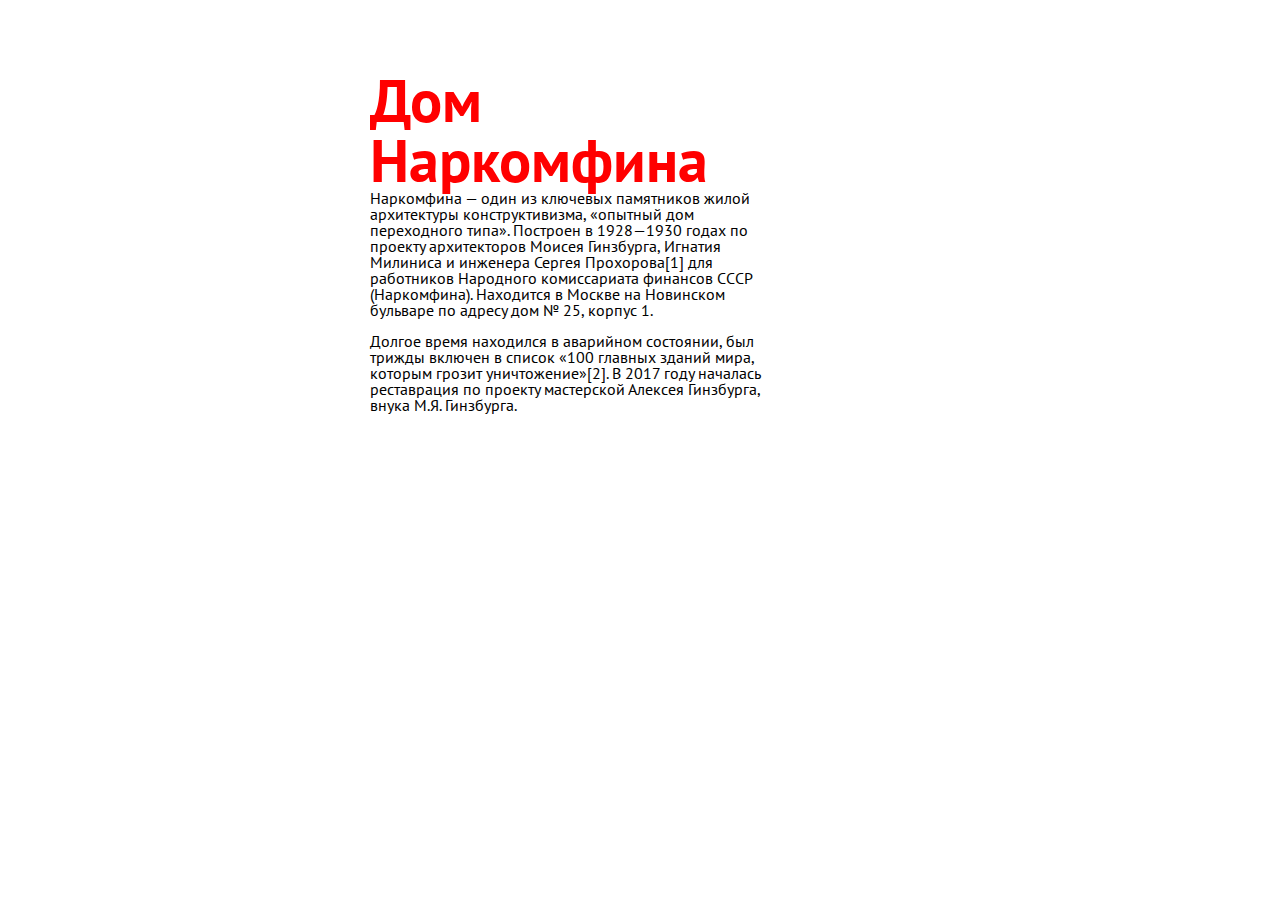
==== index.html @ aad451b5 "css" ====
<!DOCTYPE html>
<html lang="en" dir="ltr">
  <head>
    <meta charset="utf-8">
    <link rel="stylesheet" href="css/styles.css">

  </head>
  <body>
    <h1>Дом Наркомфина</h1>
    <p>Наркомфина — один из ключевых памятников жилой архитектуры конструктивизма, «опытный дом переходного типа». Построен в 1928—1930 годах по проекту архитекторов Моисея Гинзбурга, Игнатия Милиниса и инженера Сергея Прохорова[1] для работников Народного комиссариата финансов СССР (Наркомфина). Находится в Москве на Новинском бульваре по адресу дом № 25, корпус 1.</p>
    
    <p>Долгое время находился в аварийном состоянии, был трижды включен в список «100 главных зданий мира, которым грозит уничтожение»[2]. В 2017 году началась реставрация по проекту мастерской Алексея Гинзбурга, внука М.Я. Гинзбурга.</p>
  </body>
</html>
---- css/styles.css ----
@import "reset.css";
@import url('https://fonts.googleapis.com/css?family=PT+Sans:400,700&display=swap&subset=cyrillic');

body {
  font-family: "PT Sans", Helvetica, sans-serif, serif, monospace;
  width: 400px;
  margin:  70px auto 0 370px;
  background-image: url(../img/dc-online-media-mockup.jpg);
  background-repeat: no-repeat;
  background-position: top center;
  background-size: 800px 20624px;
}

h1 {
color: red;
font-size: 60px;
font-weight: bold;
}

p {
  margin-bottom: 15px;
}



h1 + p{

}
/* com */
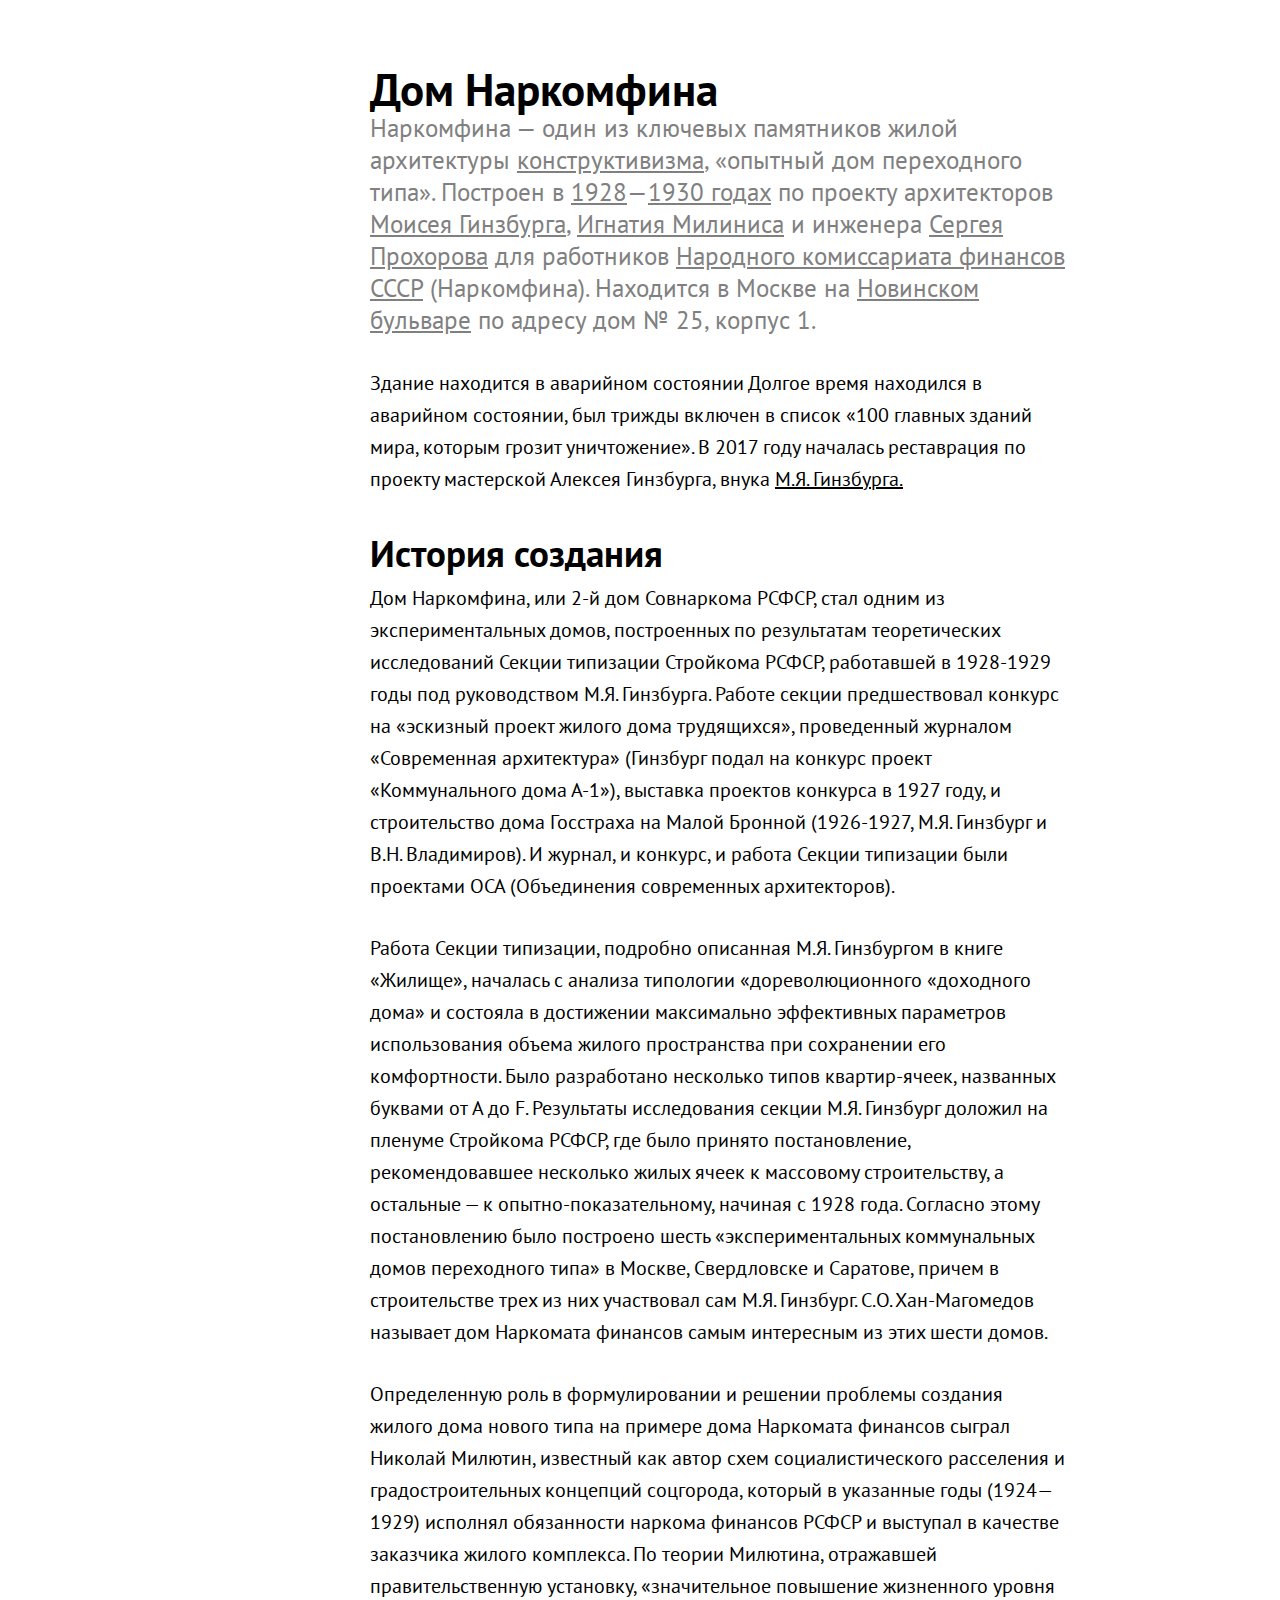
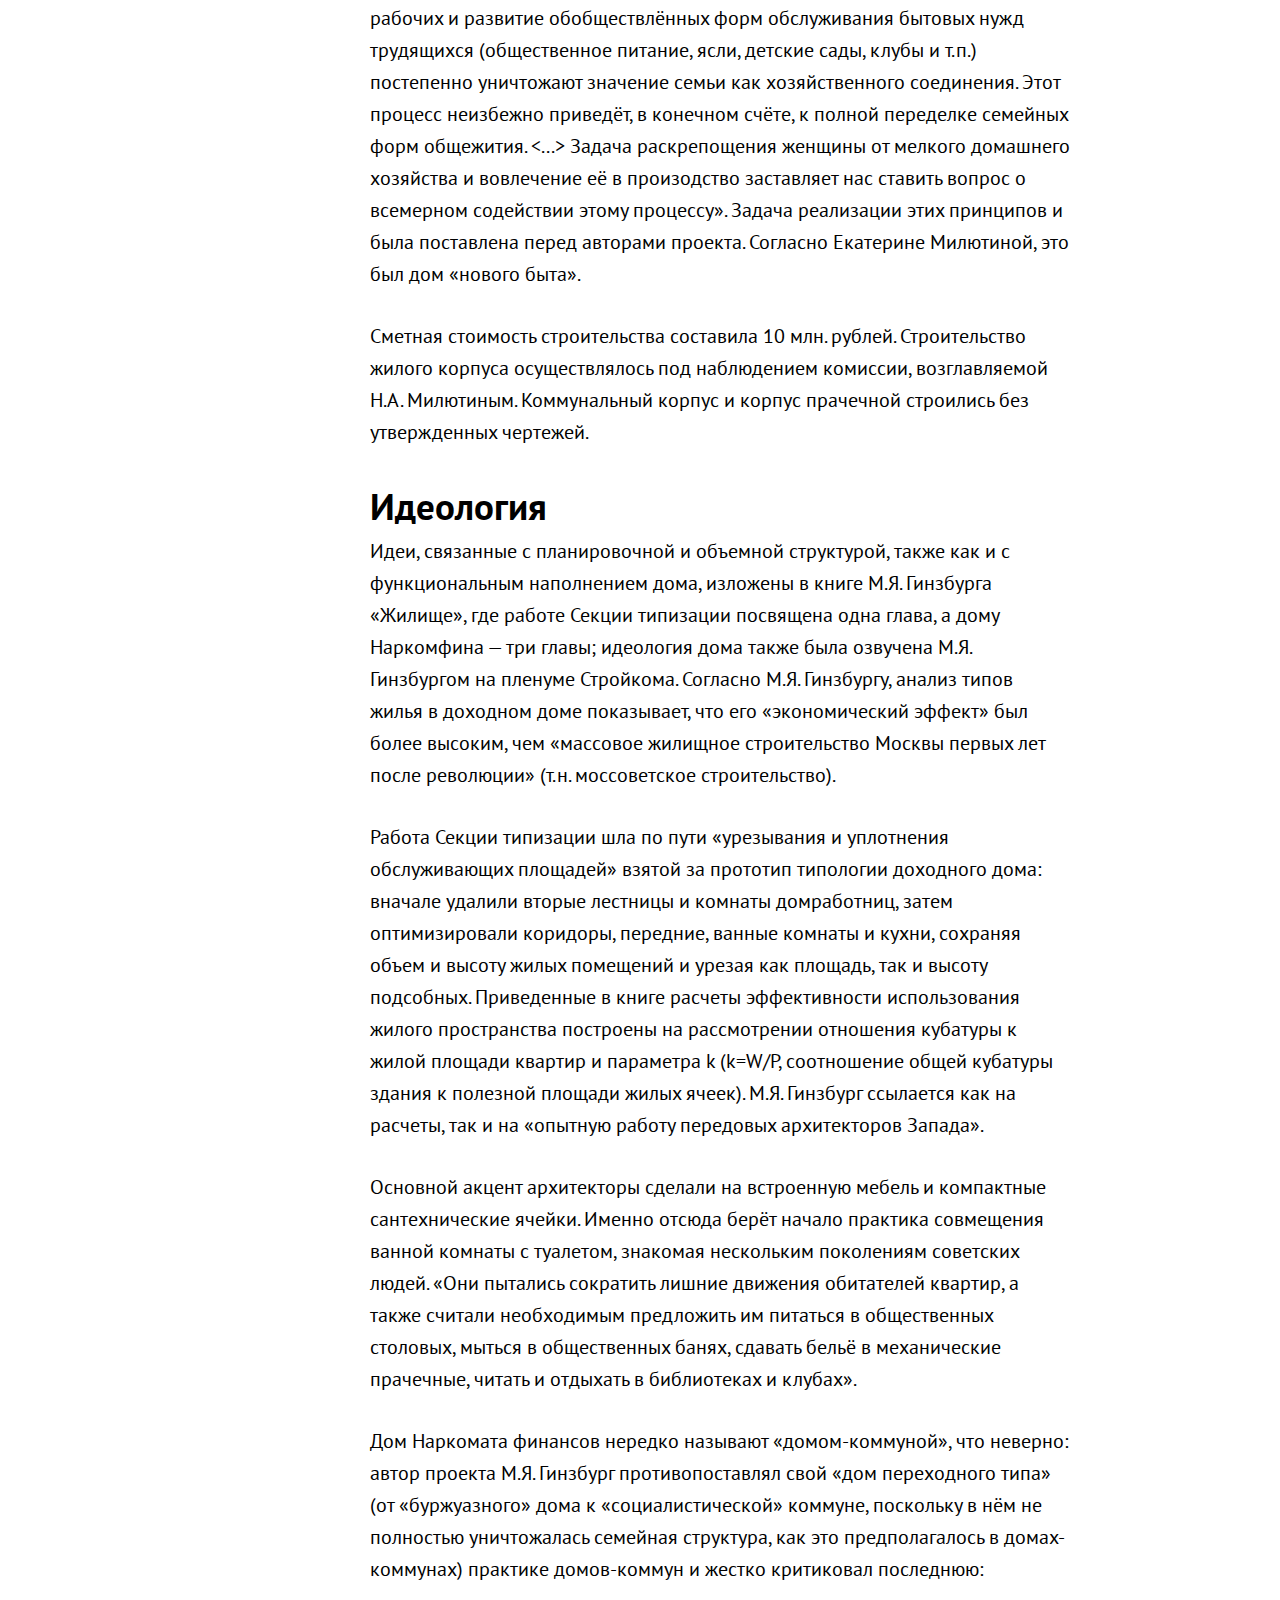
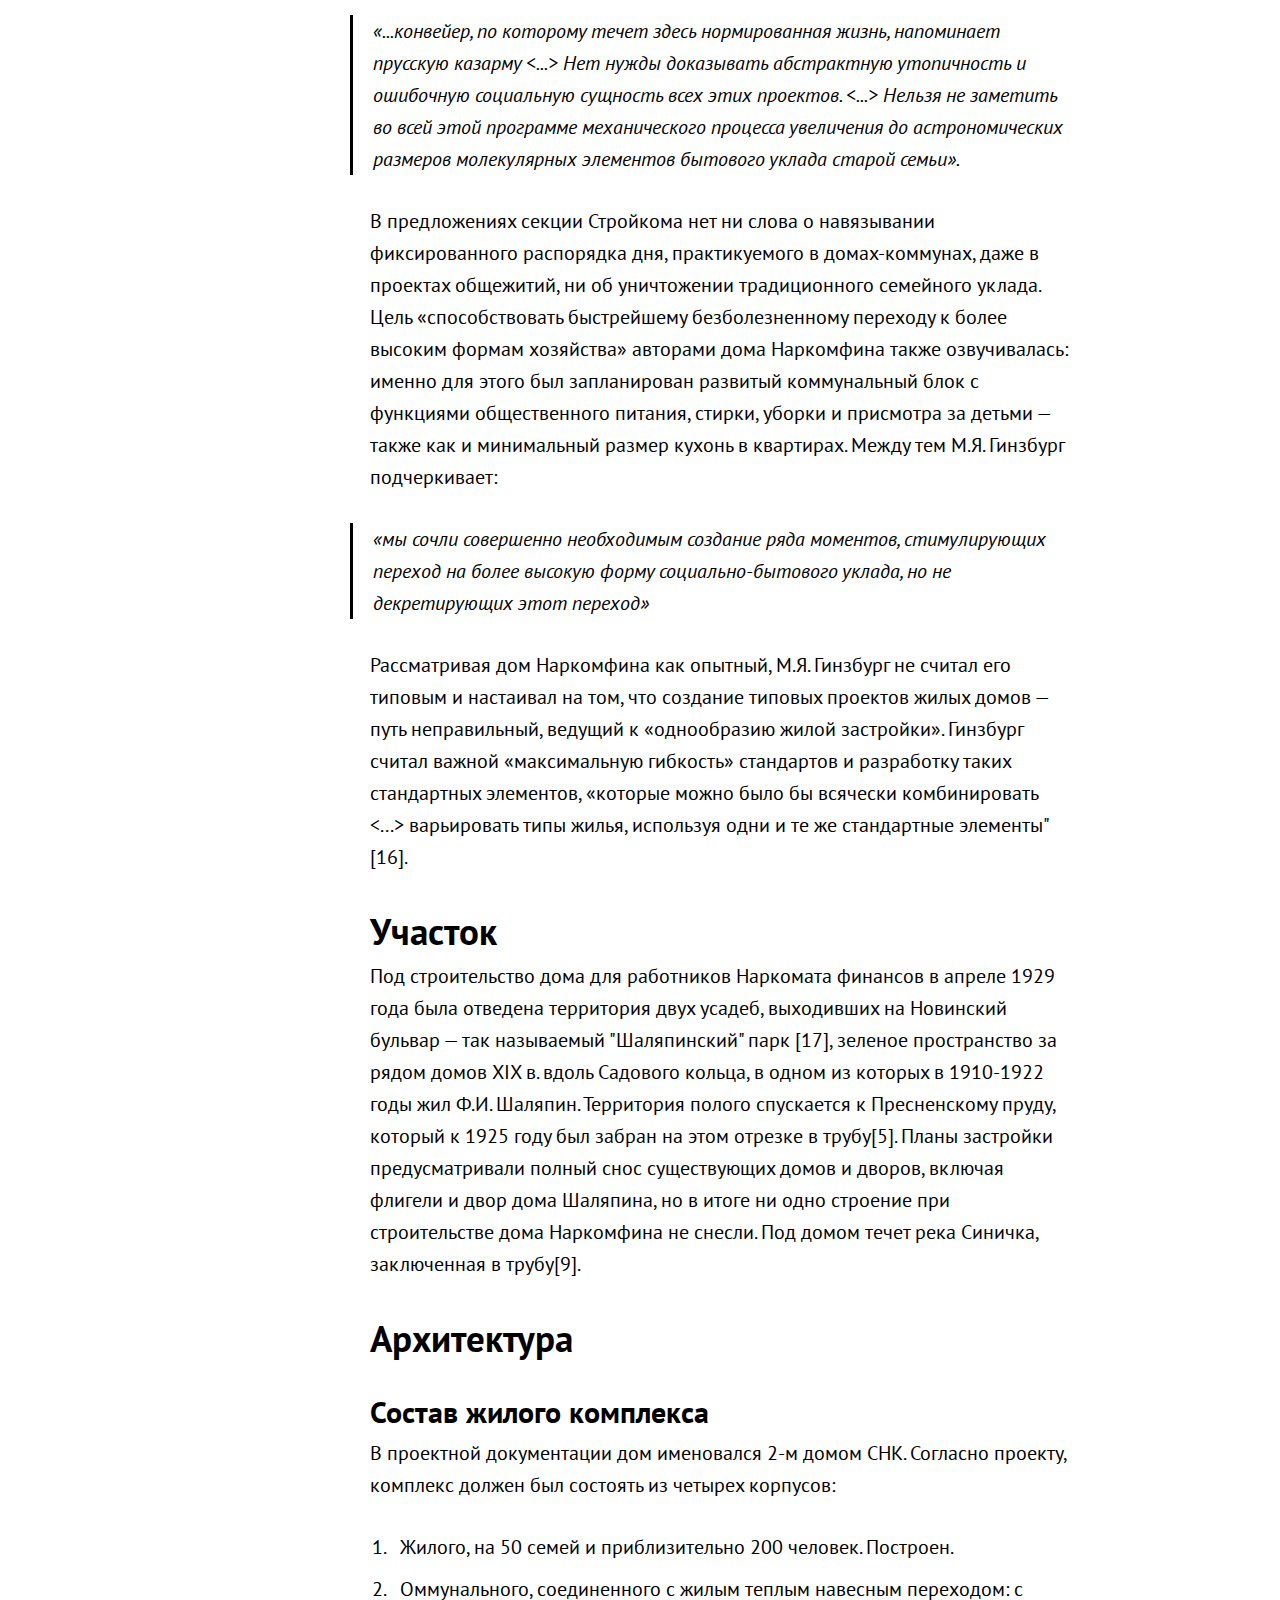
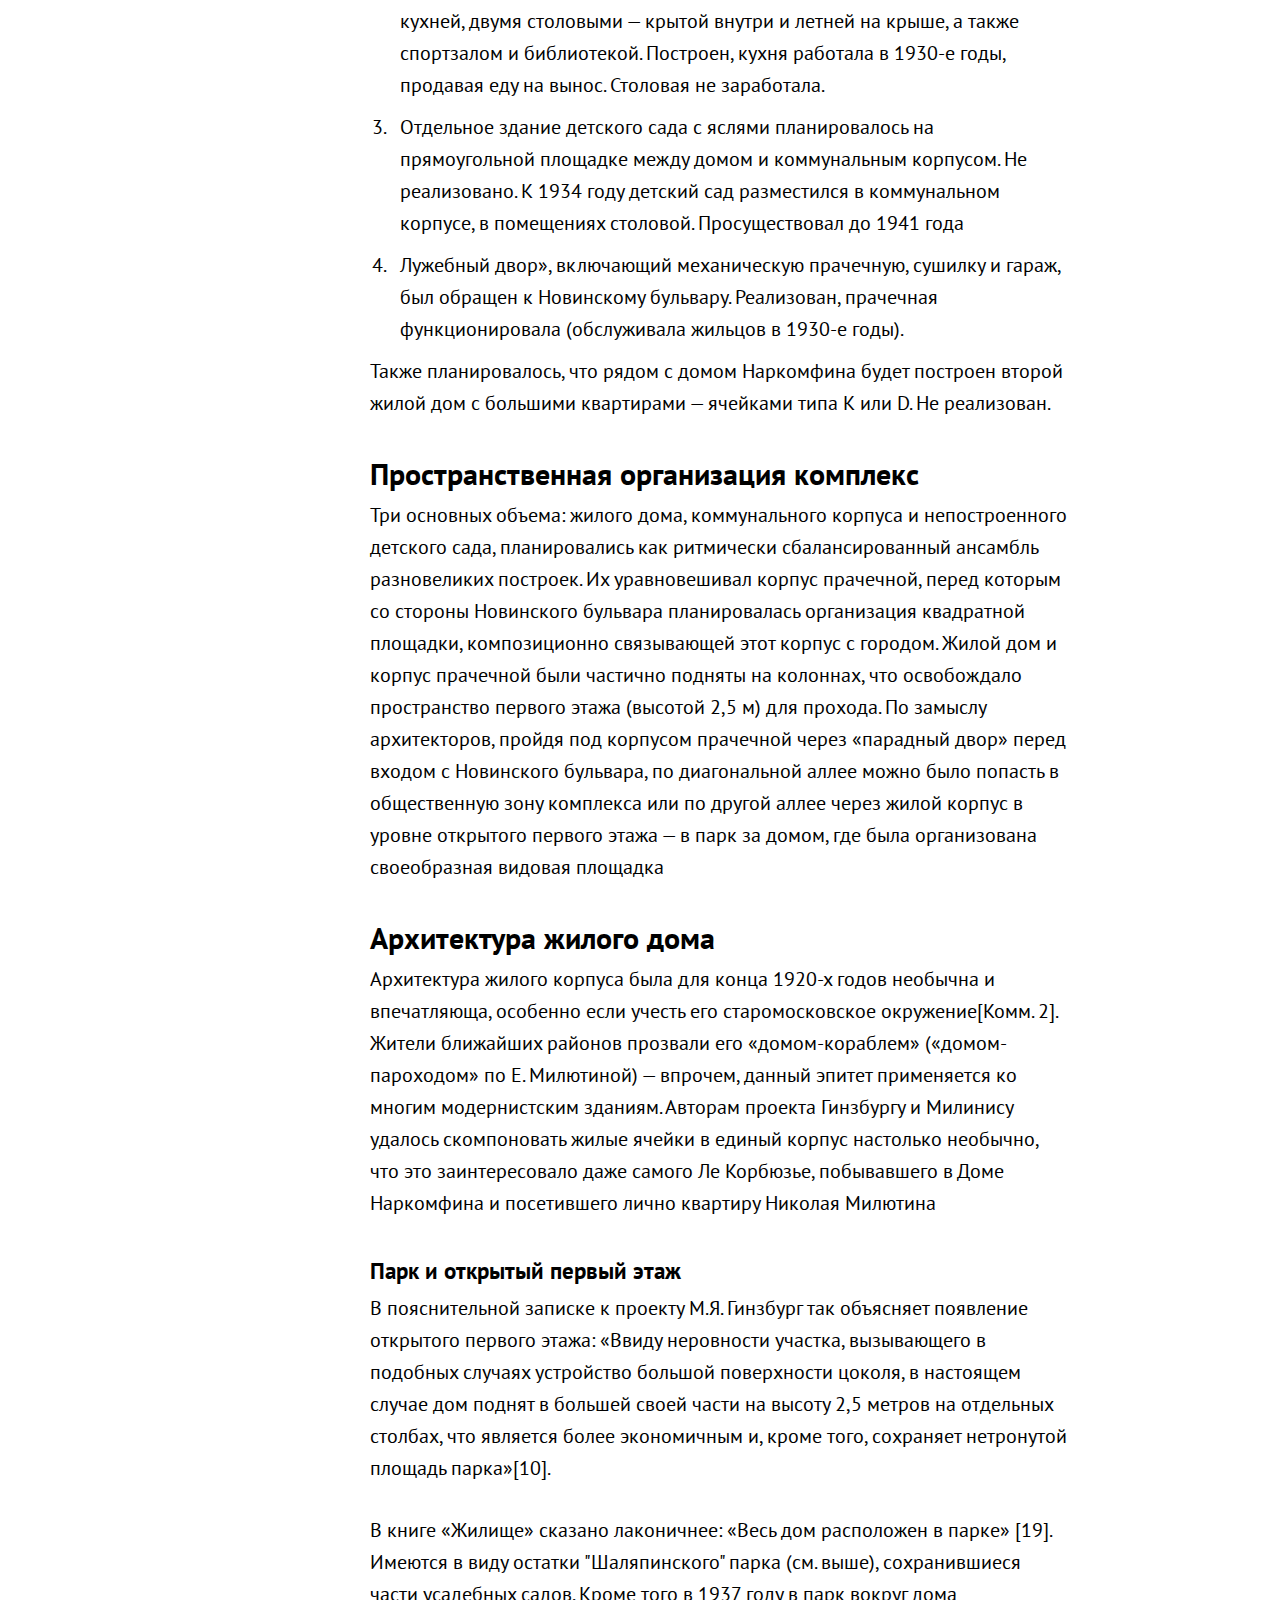
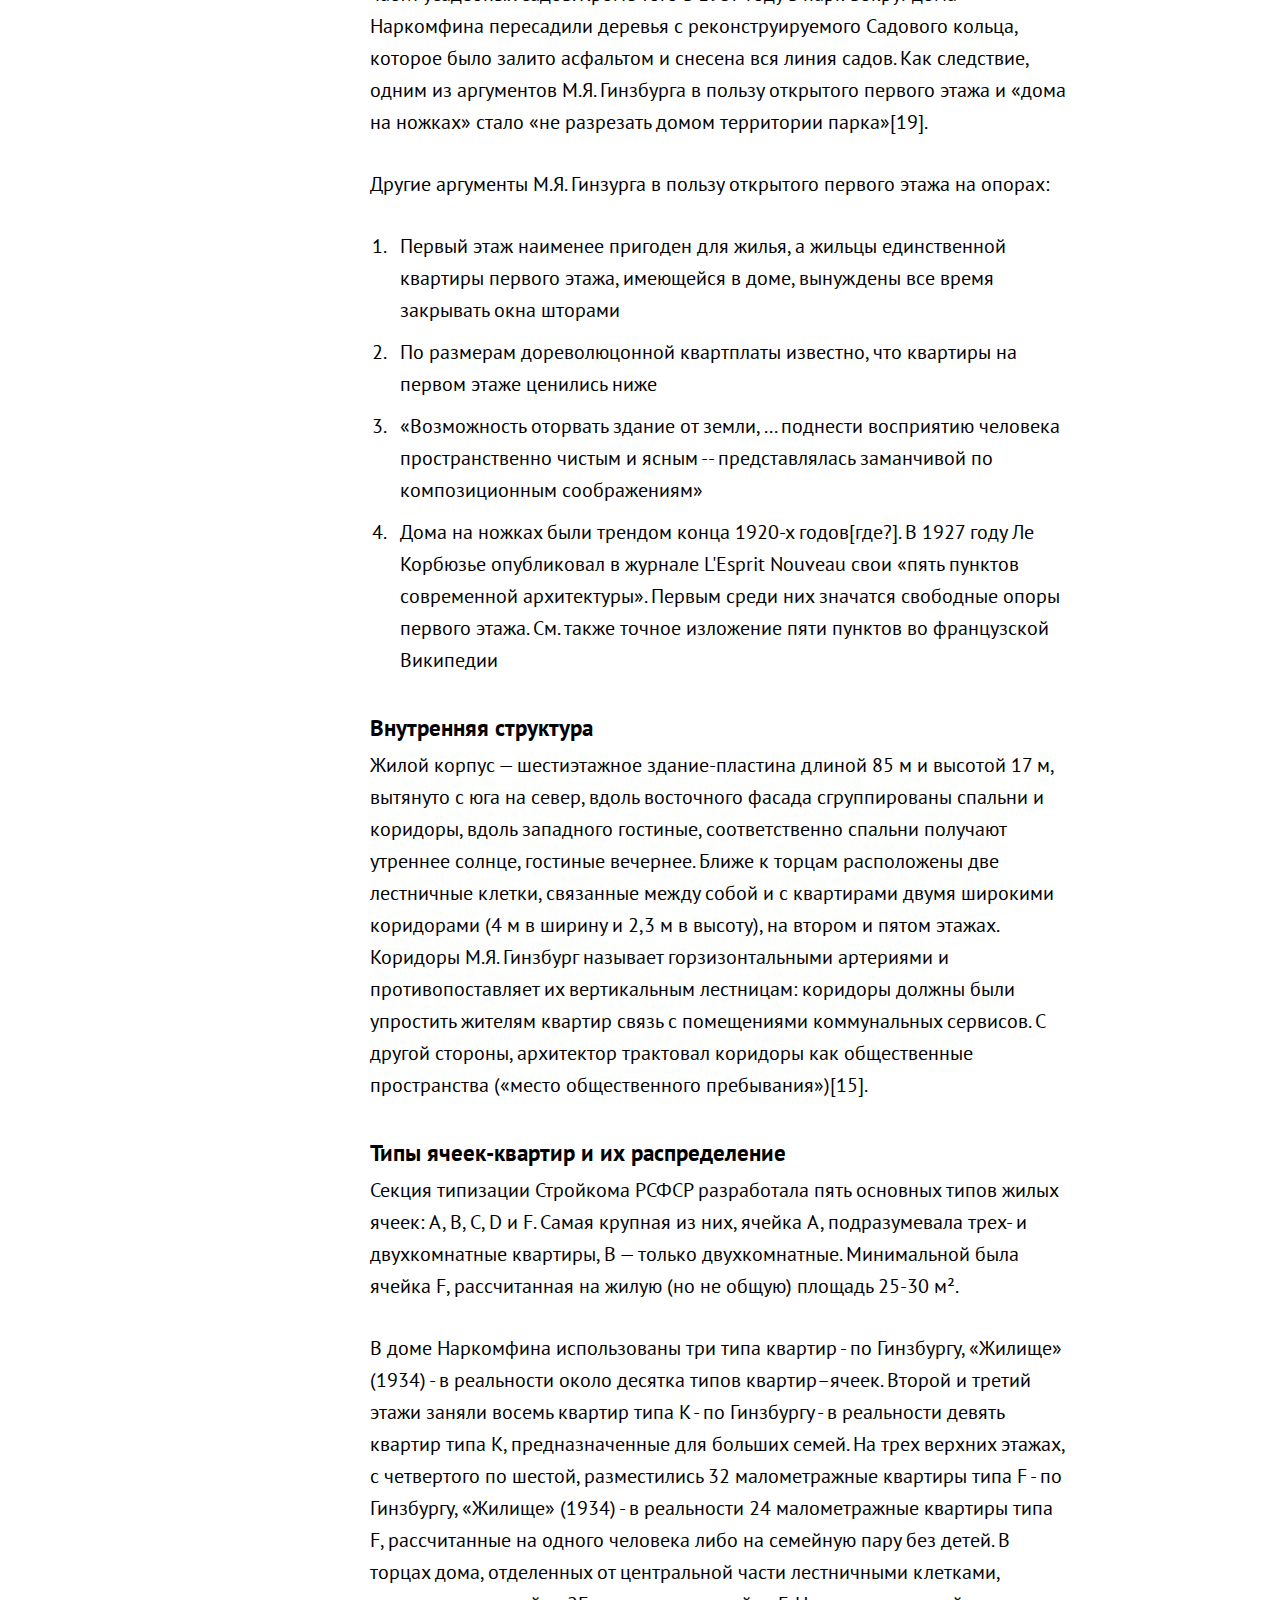
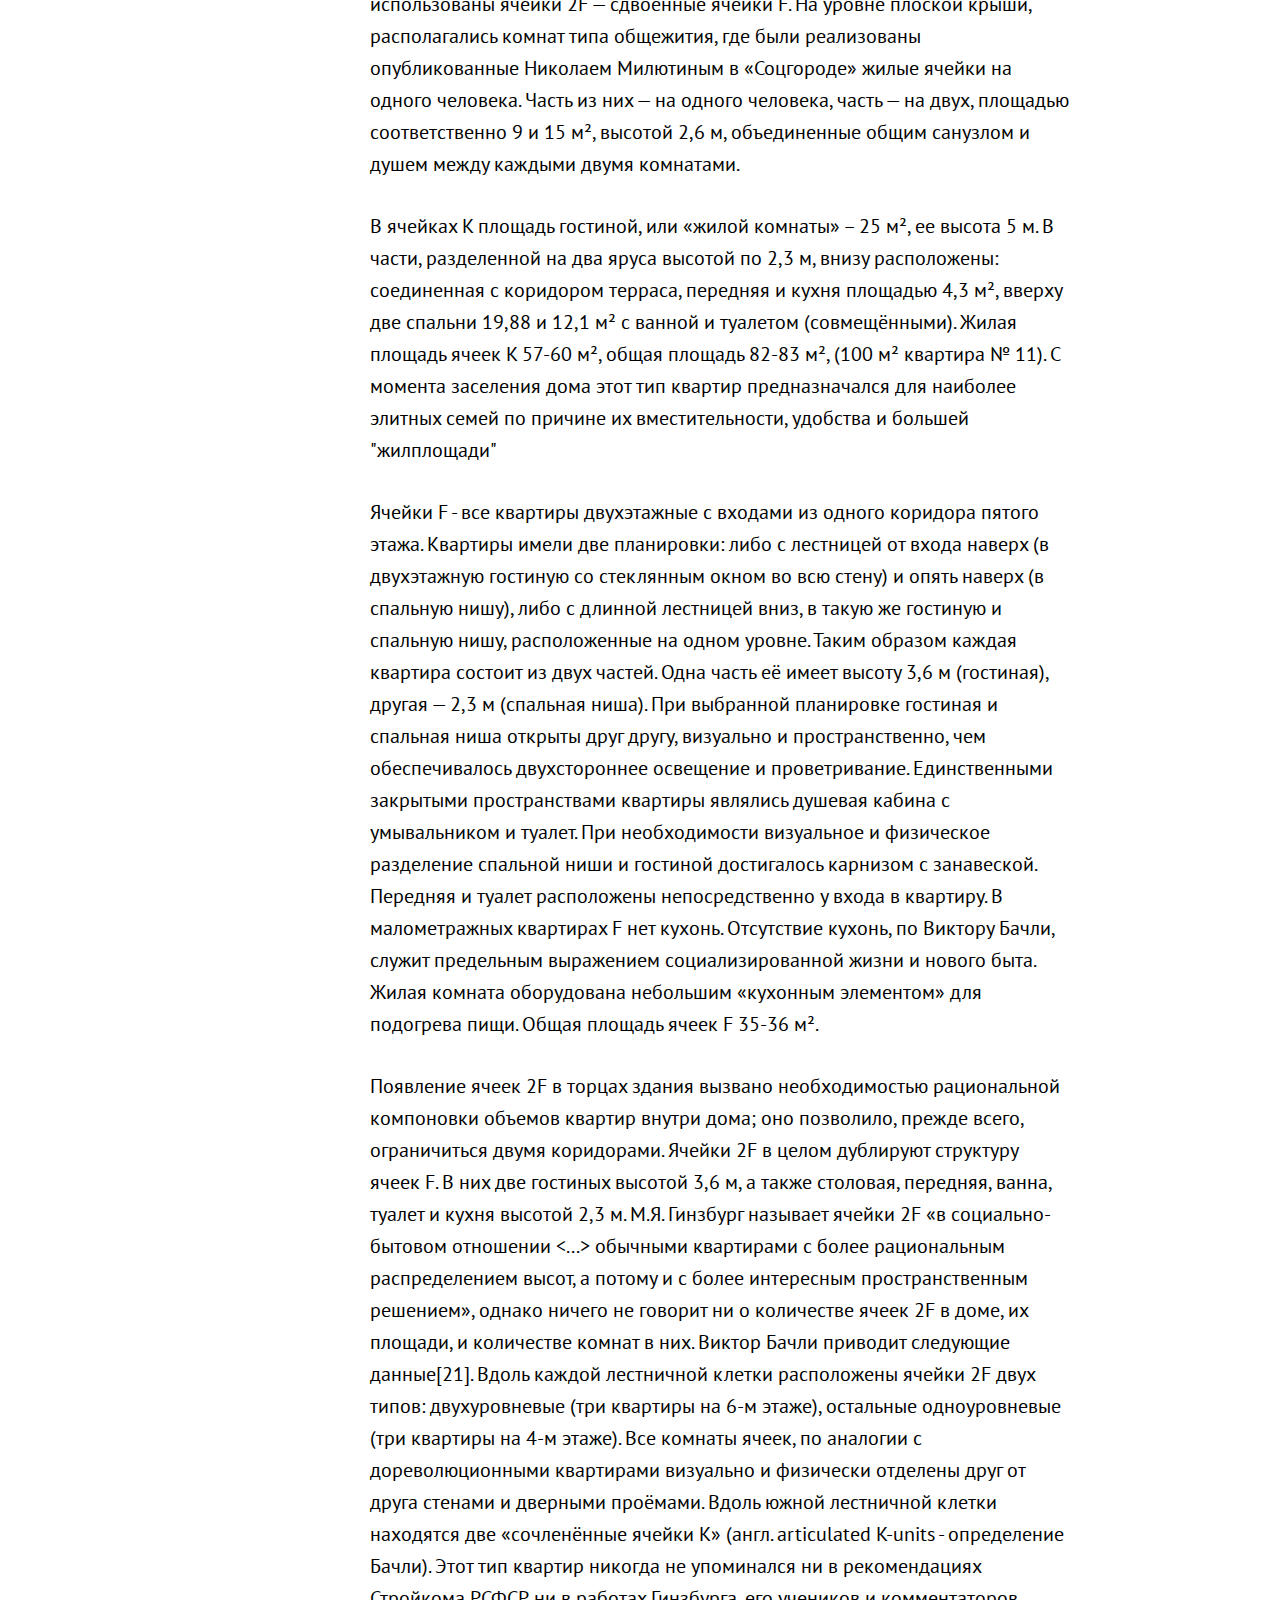
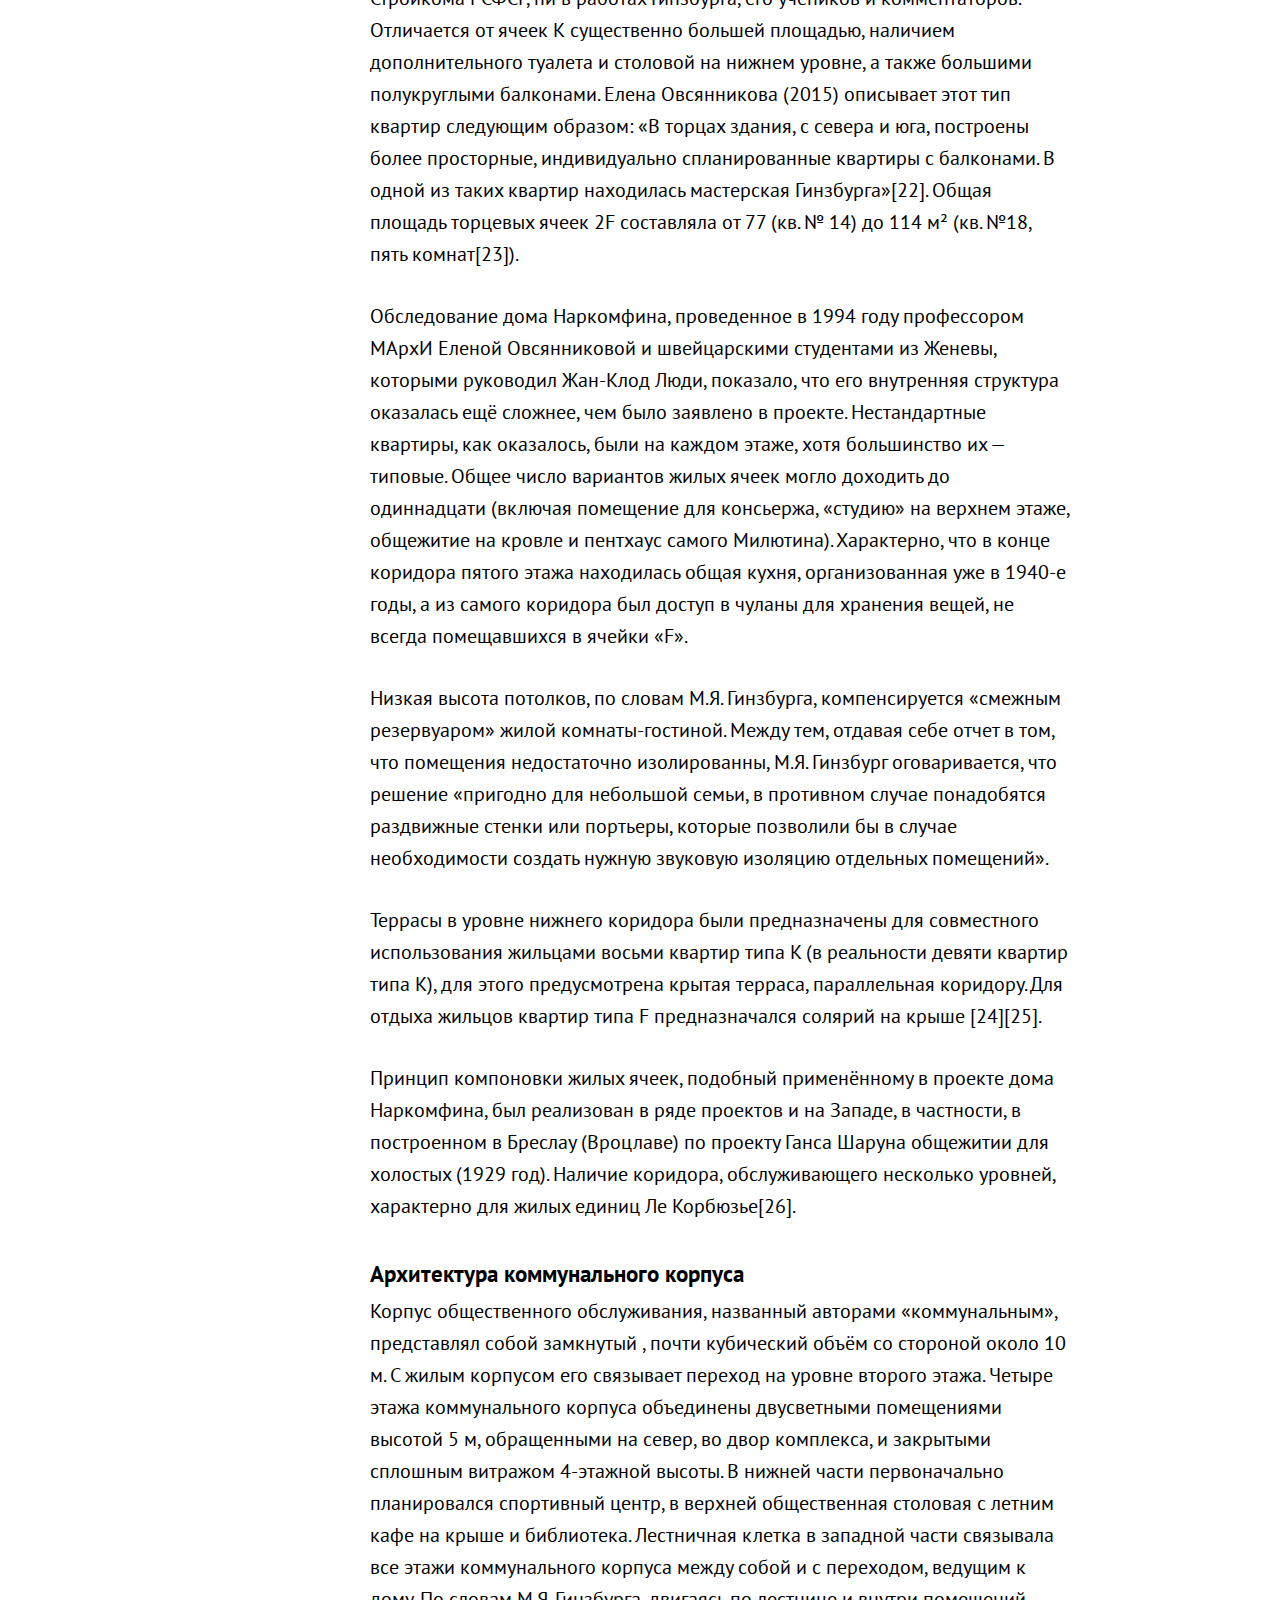
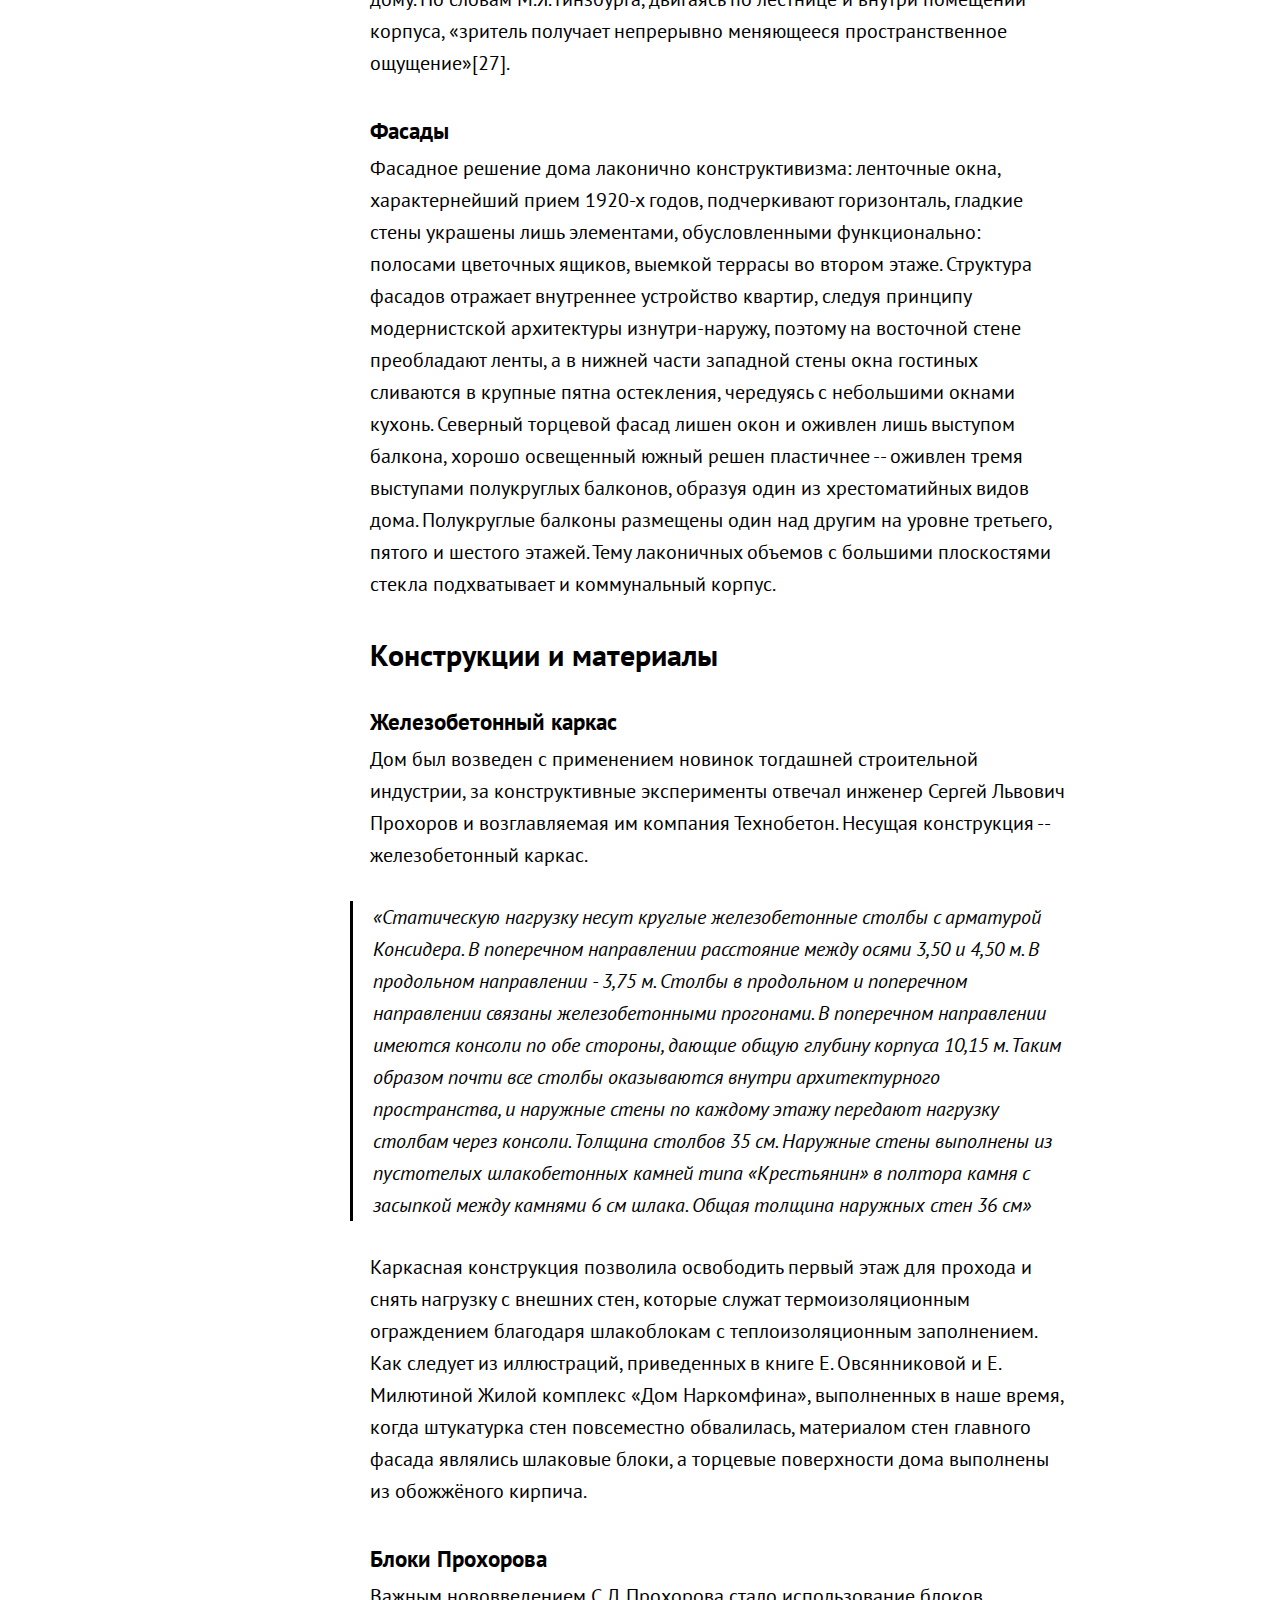
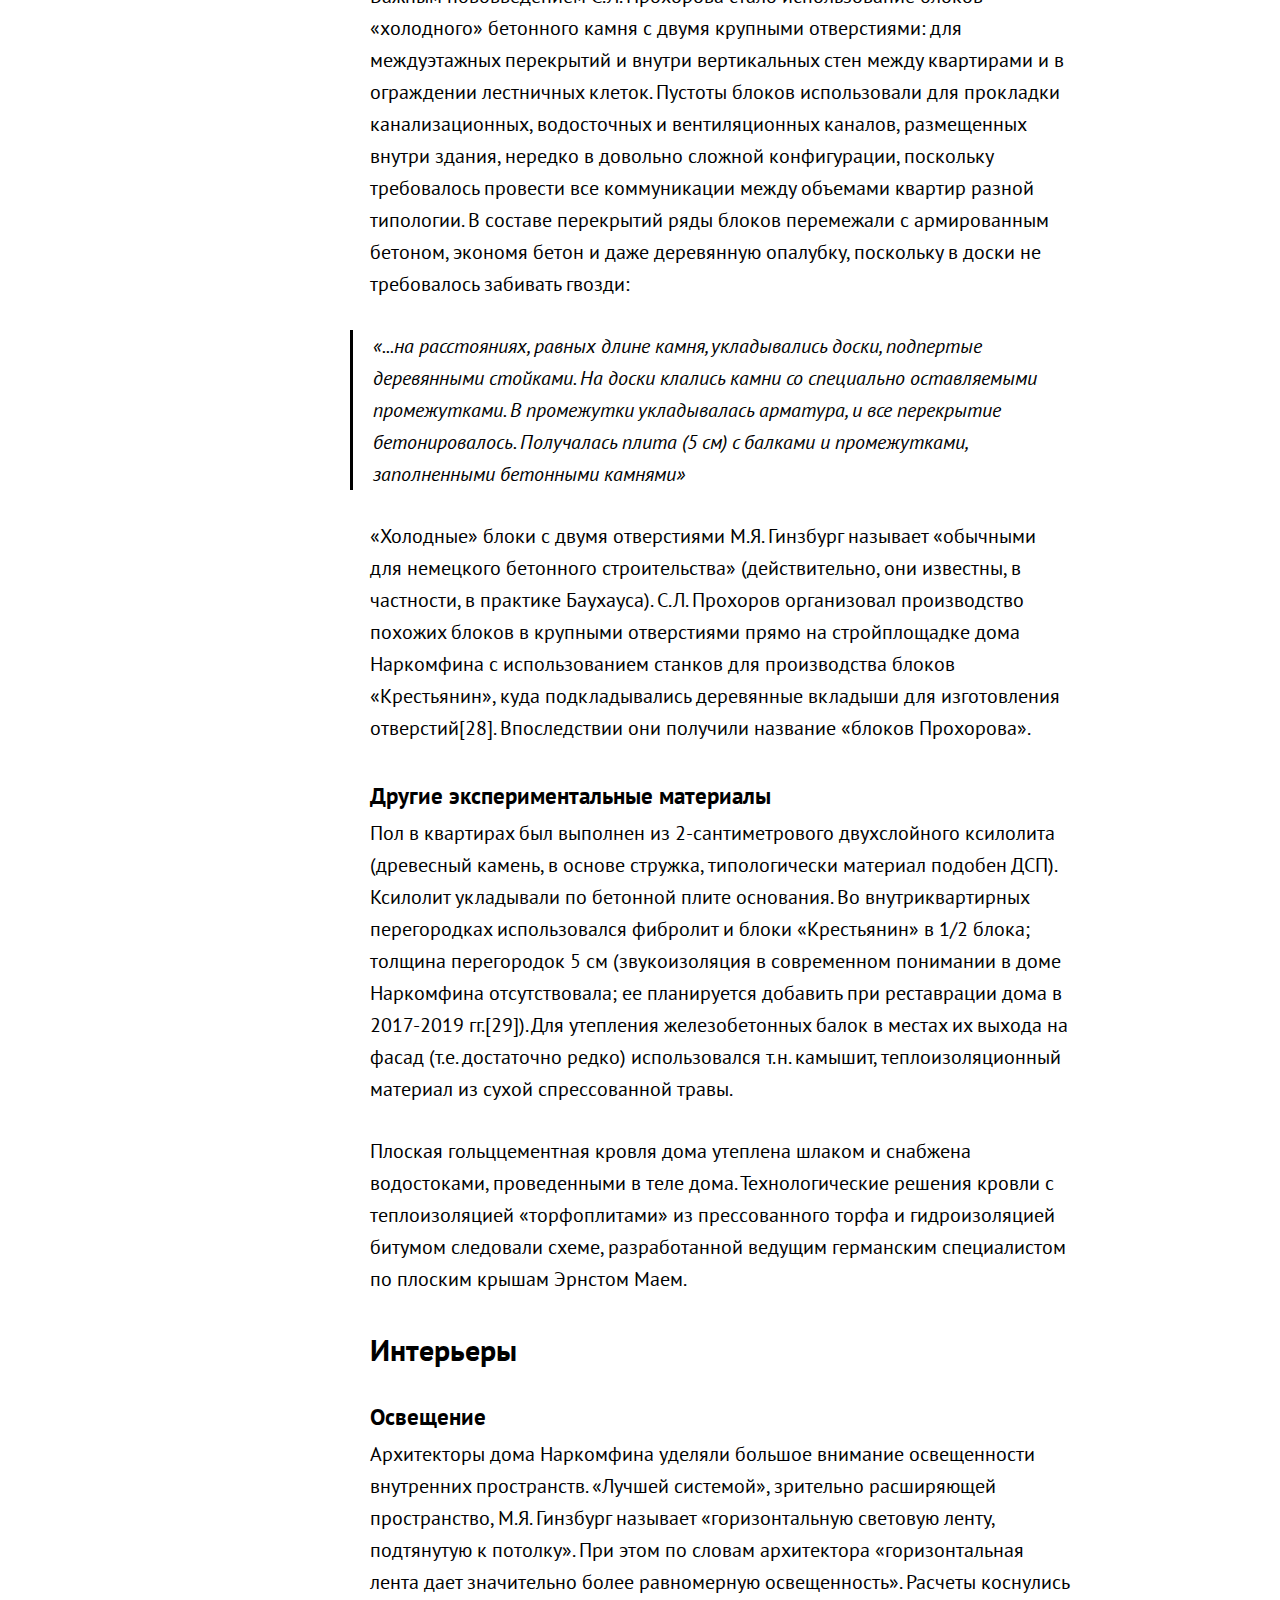
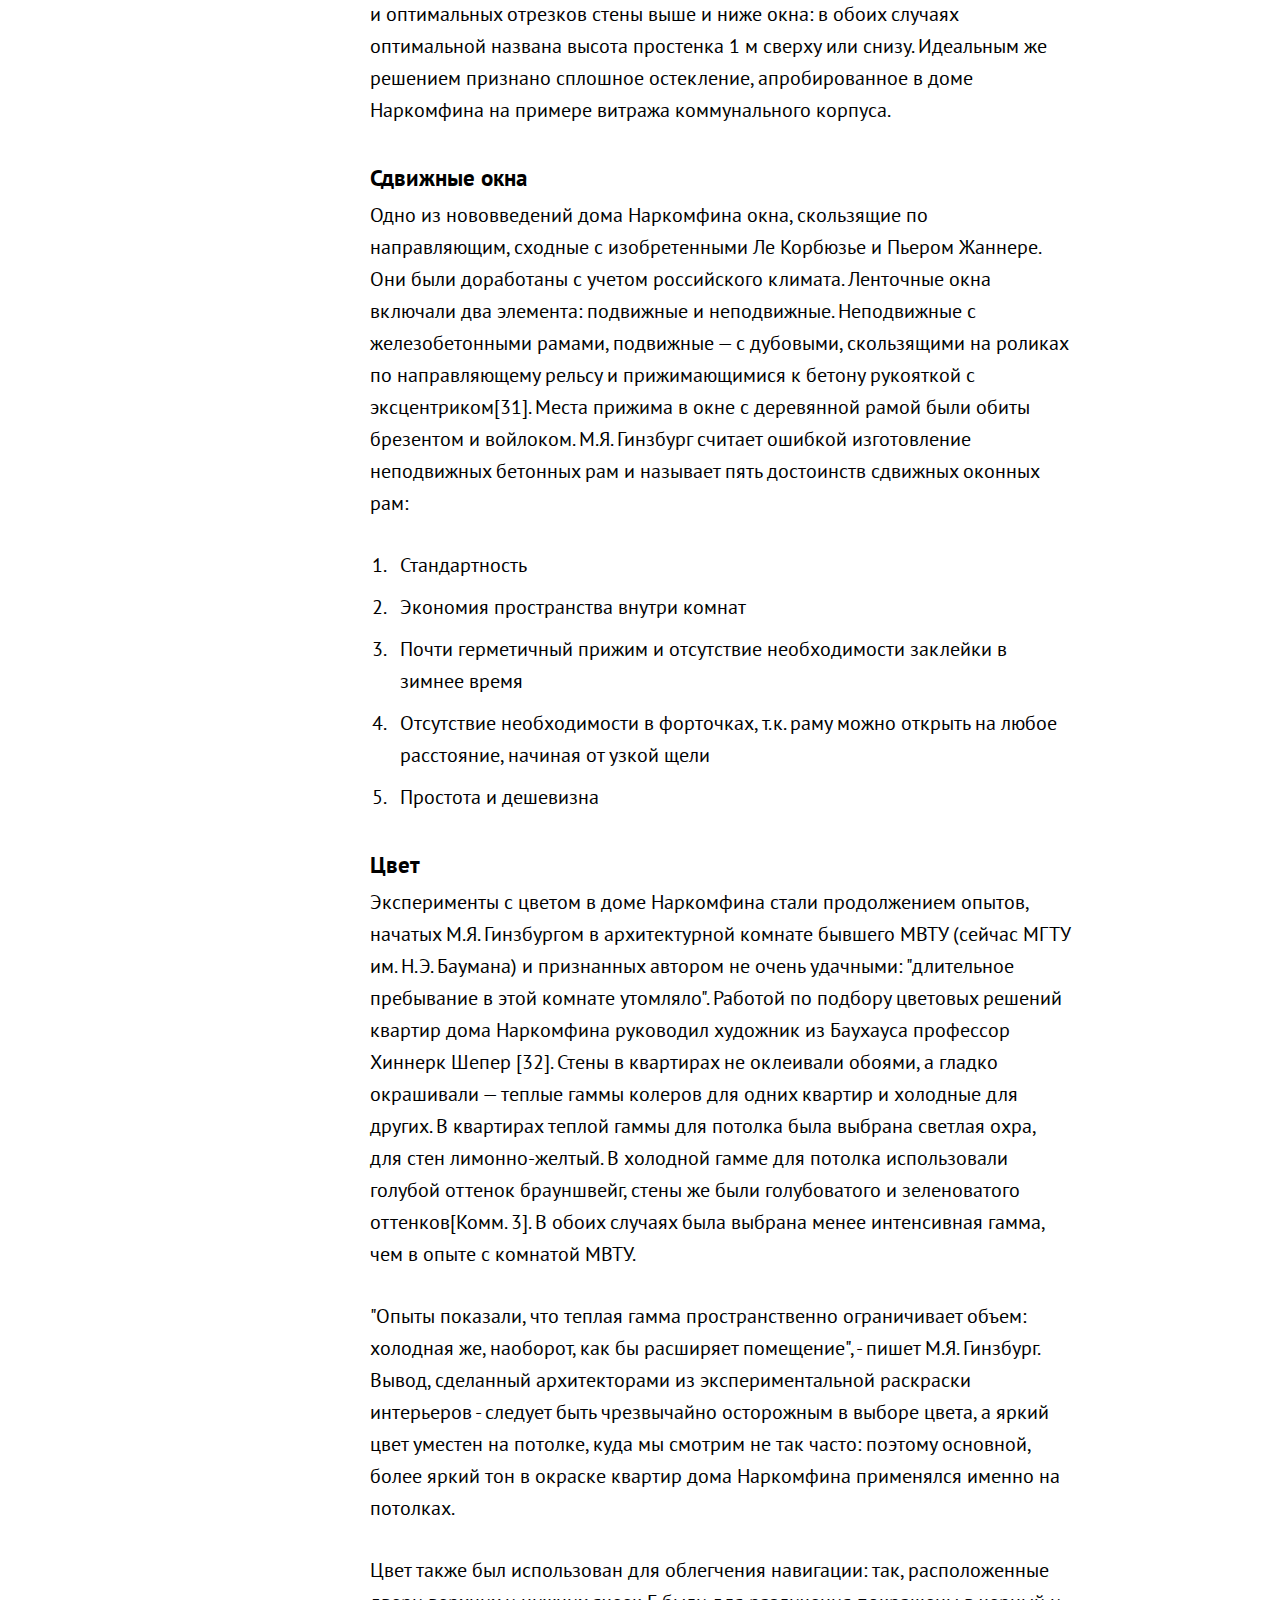
==== commit 03f25429: "css" ====
--- a/index.html
+++ b/index.html
@@ -3,12 +3,216 @@
   <head>
     <meta charset="utf-8">
     <link rel="stylesheet" href="css/styles.css">
-
   </head>
   <body>
     <h1>Дом Наркомфина</h1>
-    <p>Наркомфина — один из ключевых памятников жилой архитектуры конструктивизма, «опытный дом переходного типа». Построен в 1928—1930 годах по проекту архитекторов Моисея Гинзбурга, Игнатия Милиниса и инженера Сергея Прохорова[1] для работников Народного комиссариата финансов СССР (Наркомфина). Находится в Москве на Новинском бульваре по адресу дом № 25, корпус 1.</p>
-    
-    <p>Долгое время находился в аварийном состоянии, был трижды включен в список «100 главных зданий мира, которым грозит уничтожение»[2]. В 2017 году началась реставрация по проекту мастерской Алексея Гинзбурга, внука М.Я. Гинзбурга.</p>
+    <p class="top"> Наркомфина — один из ключевых памятников жилой архитектуры <a href="https://ru.wikipedia.org/wiki/Конструктивизм_(искусство)" class="gray">конструктивизма</a>, «опытный дом переходного типа». Построен в <a href="https://ru.wikipedia.org/wiki/1928_год" class="gray">1928</a>—<a href="https://ru.wikipedia.org/wiki/1930_год" class="gray">1930 годах</a> по проекту архитекторов <a href="https://ru.wikipedia.org/wiki/Гинзбург,_Моисей_Яковлевич" class="gray">Моисея Гинзбурга</a>, <a href="https://ru.wikipedia.org/wiki/Милинис,_Игнатий_Францевич" class="gray">Игнатия Милиниса</a> и инженера <a href="https://ru.wikipedia.org/wiki/Прохоров,_Сергей_Львович" class="gray">Сергея Прохорова</a> для работников <a href="https://ru.wikipedia.org/wiki/Народный_комиссариат_финансов_СССР" class="gray">Народного комиссариата финансов СССР</a> (Наркомфина). Находится в Москве на <a href="https://ru.wikipedia.org/wiki/Новинский_бульвар" class="gray">Новинском бульваре</a> по адресу дом № 25, корпус 1.</p>
+
+    <p>Здание находится в аварийном состоянии Долгое время находился в аварийном состоянии, был трижды включен в список «100 главных зданий мира, которым грозит уничтожение». В 2017 году началась реставрация по проекту мастерской Алексея Гинзбурга, внука <a href="https://ru.wikipedia.org/wiki/Гинзбург,_Моисей_Яковлевич" class="black">М.Я. Гинзбурга.</a></p>
+
+    <h2>История создания</h2>
+
+    <p>Дом Наркомфина, или 2-й дом Совнаркома РСФСР, стал одним из экспериментальных домов, построенных по результатам теоретических исследований Секции типизации Стройкома РСФСР, работавшей в 1928-1929 годы под руководством М.Я. Гинзбурга. Работе секции предшествовал конкурс на «эскизный проект жилого дома трудящихся», проведенный журналом «Современная архитектура» (Гинзбург подал на конкурс проект «Коммунального дома А-1»), выставка проектов конкурса в 1927 году, и строительство дома Госстраха на Малой Бронной (1926-1927, М.Я. Гинзбург и В.Н. Владимиров). И журнал, и конкурс, и работа Секции типизации были проектами ОСА (Объединения современных архитекторов).</p>
+
+    <p>Работа Секции типизации, подробно описанная М.Я. Гинзбургом в книге «Жилище», началась с анализа типологии «дореволюционного «доходного дома» и состояла в достижении максимально эффективных параметров использования объема жилого пространства при сохранении его комфортности. Было разработано несколько типов квартир-ячеек, названных буквами от A до F. Результаты исследования секции М.Я. Гинзбург доложил на пленуме Стройкома РСФСР, где было принято постановление, рекомендовавшее несколько жилых ячеек к массовому строительству, а остальные — к опытно-показательному, начиная с 1928 года. Согласно этому постановлению было построено шесть «экспериментальных коммунальных домов переходного типа» в Москве, Свердловске и Саратове, причем в строительстве трех из них участвовал сам М.Я. Гинзбург. С.О. Хан-Магомедов называет дом Наркомата финансов самым интересным из этих шести домов.</p>
+
+    <p>Определенную роль в формулировании и решении проблемы создания жилого дома нового типа на примере дома Наркомата финансов сыграл Николай Милютин, известный как автор схем социалистического расселения и градостроительных концепций соцгорода, который в указанные годы (1924—1929) исполнял обязанности наркома финансов РСФСР и выступал в качестве заказчика жилого комплекса. По теории Милютина, отражавшей правительственную установку, «значительное повышение жизненного уровня рабочих и развитие обобществлённых форм обслуживания бытовых нужд трудящихся (общественное питание, ясли, детские сады, клубы и т.п.) постепенно уничтожают значение семьи как хозяйственного соединения. Этот процесс неизбежно приведёт, в конечном счёте, к полной переделке семейных форм общежития. <...> Задача раскрепощения женщины от мелкого домашнего хозяйства и вовлечение её в произодство заставляет нас ставить вопрос о всемерном содействии этому процессу». Задача реализации этих принципов и была поставлена перед авторами проекта. Согласно Екатерине Милютиной, это был дом «нового быта».</p>
+
+    <p>Сметная стоимость строительства составила 10 млн. рублей. Строительство жилого корпуса осуществлялось под наблюдением комиссии, возглавляемой Н.А. Милютиным. Коммунальный корпус и корпус прачечной строились без утвержденных чертежей.</p>
+
+    <h2>Идеология</h2>
+
+    <p>Идеи, связанные с планировочной и объемной структурой, также как и с функциональным наполнением дома, изложены в книге М.Я. Гинзбурга «Жилище», где работе Секции типизации посвящена одна глава, а дому Наркомфина — три главы; идеология дома также была озвучена М.Я. Гинзбургом на пленуме Стройкома. Согласно М.Я. Гинзбургу, анализ типов жилья в доходном доме показывает, что его «экономический эффект» был более высоким, чем «массовое жилищное строительство Москвы первых лет после революции» (т.н. моссоветское строительство).</p>
+
+    <p>Работа Секции типизации шла по пути «урезывания и уплотнения обслуживающих площадей» взятой за прототип типологии доходного дома: вначале удалили вторые лестницы и комнаты домработниц, затем оптимизировали коридоры, передние, ванные комнаты и кухни, сохраняя объем и высоту жилых помещений и урезая как площадь, так и высоту подсобных. Приведенные в книге расчеты эффективности использования жилого пространства построены на рассмотрении отношения кубатуры к жилой площади квартир и параметра k (k=W/P, соотношение общей кубатуры здания к полезной площади жилых ячеек). М.Я. Гинзбург ссылается как на расчеты, так и на «опытную работу передовых архитекторов Запада».</p>
+
+    <p>Основной акцент архитекторы сделали на встроенную мебель и компактные сантехнические ячейки. Именно отсюда берёт начало практика совмещения ванной комнаты с туалетом, знакомая нескольким поколениям советских людей. «Они пытались сократить лишние движения обитателей квартир, а также считали необходимым предложить им питаться в общественных столовых, мыться в общественных банях, сдавать бельё в механические прачечные, читать и отдыхать в библиотеках и клубах».</p>
+
+    <p>Дом Наркомата финансов нередко называют «домом-коммуной», что неверно: автор проекта М.Я. Гинзбург противопоставлял свой «дом переходного типа» (от «буржуазного» дома к «социалистической» коммуне, поскольку в нём не полностью уничтожалась семейная структура, как это предполагалось в домах-коммунах) практике домов-коммун и жестко критиковал последнюю:</p>
+
+    <p class="cicata">«...конвейер, по которому течет здесь нормированная жизнь, напоминает прусскую казарму <...> Нет нужды доказывать абстрактную утопичность и ошибочную социальную сущность всех этих проектов. <...> Нельзя не заметить во всей этой программе механического процесса увеличения до астрономических размеров молекулярных элементов бытового уклада старой семьи».</p>
+
+    <p>В предложениях секции Стройкома нет ни слова о навязывании фиксированного распорядка дня, практикуемого в домах-коммунах, даже в проектах общежитий, ни об уничтожении традиционного семейного уклада. Цель «способствовать быстрейшему безболезненному переходу к более высоким формам хозяйства» авторами дома Наркомфина также озвучивалась: именно для этого был запланирован развитый коммунальный блок с функциями общественного питания, стирки, уборки и присмотра за детьми — также как и минимальный размер кухонь в квартирах. Между тем М.Я. Гинзбург подчеркивает:</p>
+
+    <p class="cicata">«мы сочли совершенно необходимым создание ряда моментов, стимулирующих переход на более высокую форму социально-бытового уклада, но не декретирующих этот переход»</p>
+
+    <p>Рассматривая дом Наркомфина как опытный, М.Я. Гинзбург не считал его типовым и настаивал на том, что создание типовых проектов жилых домов — путь неправильный, ведущий к «однообразию жилой застройки». Гинзбург считал важной «максимальную гибкость» стандартов и разработку таких стандартных элементов, «которые можно было бы всячески комбинировать <...> варьировать типы жилья, используя одни и те же стандартные элементы"[16].</p>
+
+    <h2>Участок</h2>
+
+    <p>Под строительство дома для работников Наркомата финансов в апреле 1929 года была отведена территория двух усадеб, выходивших на Новинский бульвар — так называемый "Шаляпинский" парк [17], зеленое пространство за рядом домов XIX в. вдоль Садового кольца, в одном из которых в 1910-1922 годы жил Ф.И. Шаляпин. Территория полого спускается к Пресненскому пруду, который к 1925 году был забран на этом отрезке в трубу[5]. Планы застройки предусматривали полный снос существующих домов и дворов, включая флигели и двор дома Шаляпина, но в итоге ни одно строение при строительстве дома Наркомфина не снесли. Под домом течет река Синичка, заключенная в трубу[9].</p>
+
+    <h2>Архитектура</h2>
+    <h3>Состав жилого комплекса</h3>
+
+    <p>В проектной документации дом именовался 2-м домом СНК. Согласно проекту, комплекс должен был состоять из четырех корпусов:</p>
+
+    <ol>
+      <li>Жилого, на 50 семей и приблизительно 200 человек. Построен.</li>
+      <li>Оммунального, соединенного с жилым теплым навесным переходом: с кухней, двумя столовыми — крытой внутри и летней на крыше, а также спортзалом и библиотекой. Построен, кухня работала в 1930-е годы, продавая еду на вынос. Столовая не заработала.</li>
+      <li>Отдельное здание детского сада с яслями планировалось на прямоугольной площадке между домом и коммунальным корпусом. Не реализовано. К 1934 году детский сад разместился в коммунальном корпусе, в помещениях столовой. Просуществовал до 1941 года</li>
+      <li>Лужебный двор», включающий механическую прачечную, сушилку и гараж, был обращен к Новинскому бульвару. Реализован, прачечная функционировала (обслуживала жильцов в 1930-е годы).</li>
+    </ol>
+
+    <p>Также планировалось, что рядом с домом Наркомфина будет построен второй жилой дом с большими квартирами — ячейками типа К или D. Не реализован.</p>
+
+    <h3>Пространственная организация комплекс</h3>
+
+    <p>Три основных объема: жилого дома, коммунального корпуса и непостроенного детского сада, планировались как ритмически сбалансированный ансамбль разновеликих построек. Их уравновешивал корпус прачечной, перед которым со стороны Новинского бульвара планировалась организация квадратной площадки, композиционно связывающей этот корпус с городом. Жилой дом и корпус прачечной были частично подняты на колоннах, что освобождало пространство первого этажа (высотой 2,5 м) для прохода. По замыслу архитекторов, пройдя под корпусом прачечной через «парадный двор» перед входом с Новинского бульвара, по диагональной аллее можно было попасть в общественную зону комплекса или по другой аллее через жилой корпус в уровне открытого первого этажа — в парк за домом, где была организована своеобразная видовая площадка</p>
+
+    <h3>Архитектура жилого дома</h3>
+
+    <p>Архитектура жилого корпуса была для конца 1920-х годов необычна и впечатляюща, особенно если учесть его старомосковское окружение[Комм. 2]. Жители ближайших районов прозвали его «домом-кораблем» («домом-пароходом» по Е. Милютиной) — впрочем, данный эпитет применяется ко многим модернистским зданиям. Авторам проекта Гинзбургу и Милинису удалось скомпоновать жилые ячейки в единый корпус настолько необычно, что это заинтересовало даже самого Ле Корбюзье, побывавшего в Доме Наркомфина и посетившего лично квартиру Николая Милютина</p>
+
+    <h4>Парк и открытый первый этаж</h4>
+
+    <p>В пояснительной записке к проекту М.Я. Гинзбург так объясняет появление открытого первого этажа: «Ввиду неровности участка, вызывающего в подобных случаях устройство большой поверхности цоколя, в настоящем случае дом поднят в большей своей части на высоту 2,5 метров на отдельных столбах, что является более экономичным и, кроме того, сохраняет нетронутой площадь парка»[10].</p>
+
+    <p>В книге «Жилище» сказано лаконичнее: «Весь дом расположен в парке» [19]. Имеются в виду остатки "Шаляпинского" парка (см. выше), сохранившиеся части усадебных садов. Кроме того в 1937 году в парк вокруг дома Наркомфина пересадили деревья с реконструируемого Садового кольца, которое было залито асфальтом и снесена вся линия садов. Как следствие, одним из аргументов М.Я. Гинзбурга в пользу открытого первого этажа и «дома на ножках» стало «не разрезать домом территории парка»[19].</p>
+
+    <p>Другие аргументы М.Я. Гинзурга в пользу открытого первого этажа на опорах:</p>
+    <ol>
+      <li>Первый этаж наименее пригоден для жилья, а жильцы единственной квартиры первого этажа, имеющейся в доме, вынуждены все время закрывать окна шторами</li>
+      <li>По размерам дореволюцонной квартплаты известно, что квартиры на первом этаже ценились ниже</li>
+      <li>«Возможность оторвать здание от земли, ... поднести восприятию человека пространственно чистым и ясным -- представлялась заманчивой по композиционным соображениям»</li>
+      <li>Дома на ножках были трендом конца 1920-х годов[где?]. В 1927 году Ле Корбюзье опубликовал в журнале L'Esprit Nouveau свои «пять пунктов современной архитектуры». Первым среди них значатся свободные опоры первого этажа. См. также точное изложение пяти пунктов во французской Википедии</li>
+    </ol>
+    <h4>Внутренняя структура</h4>
+    <p>Жилой корпус — шестиэтажное здание-пластина длиной 85 м и высотой 17 м, вытянуто с юга на север, вдоль восточного фасада сгруппированы спальни и коридоры, вдоль западного гостиные, соответственно спальни получают утреннее солнце, гостиные вечернее. Ближе к торцам расположены две лестничные клетки, связанные между собой и с квартирами двумя широкими коридорами (4 м в ширину и 2,3 м в высоту), на втором и пятом этажах. Коридоры М.Я. Гинзбург называет горзизонтальными артериями и противопоставляет их вертикальным лестницам: коридоры должны были упростить жителям квартир связь с помещениями коммунальных сервисов. С другой стороны, архитектор трактовал коридоры как общественные пространства («место общественного пребывания»)[15].</p>
+    <h4>Типы ячеек-квартир и их распределение</h4>
+    <p>Секция типизации Стройкома РСФСР разработала пять основных типов жилых ячеек: A, B, C, D и F. Самая крупная из них, ячейка A, подразумевала трех- и двухкомнатные квартиры, B — только двухкомнатные. Минимальной была ячейка F, рассчитанная на жилую (но не общую) площадь 25-30 м².</p>
+    <p>В доме Наркомфина использованы три типа квартир - по Гинзбургу, «Жилище» (1934) - в реальности около десятка типов квартир–ячеек. Второй и третий этажи заняли восемь квартир типа K - по Гинзбургу - в реальности девять квартир типа K, предназначенные для больших семей. На трех верхних этажах, с четвертого по шестой, разместились 32 малометражные квартиры типа F - по Гинзбургу, «Жилище» (1934) - в реальности 24 малометражные квартиры типа F, рассчитанные на одного человека либо на семейную пару без детей. В торцах дома, отделенных от центральной части лестничными клетками, использованы ячейки 2F — сдвоенные ячейки F. На уровне плоской крыши, располагались комнат типа общежития, где были реализованы опубликованные Николаем Милютиным в «Соцгороде» жилые ячейки на одного человека. Часть из них — на одного человека, часть — на двух, площадью соответственно 9 и 15 м², высотой 2,6 м, объединенные общим санузлом и душем между каждыми двумя комнатами.</p>
+    <p>В ячейках K площадь гостиной, или «жилой комнаты» – 25 м², ее высота 5 м. В части, разделенной на два яруса высотой по 2,3 м, внизу расположены: соединенная с коридором терраса, передняя и кухня площадью 4,3 м², вверху две спальни 19,88 и 12,1 м² с ванной и туалетом (совмещёнными). Жилая площадь ячеек K 57-60 м², общая площадь 82-83 м², (100 м² квартира № 11). С момента заселения дома этот тип квартир предназначался для наиболее элитных семей по причине их вместительности, удобства и большей "жилплощади"</p>
+    <p>Ячейки F - все квартиры двухэтажные с входами из одного коридора пятого этажа. Квартиры имели две планировки: либо с лестницей от входа наверх (в двухэтажную гостиную со стеклянным окном во всю стену) и опять наверх (в спальную нишу), либо с длинной лестницей вниз, в такую же гостиную и спальную нишу, расположенные на одном уровне. Таким образом каждая квартира состоит из двух частей. Одна часть её имеет высоту 3,6 м (гостиная), другая — 2,3 м (спальная ниша). При выбранной планировке гостиная и спальная ниша открыты друг другу, визуально и пространственно, чем обеспечивалось двухстороннее освещение и проветривание. Единственными закрытыми пространствами квартиры являлись душевая кабина с умывальником и туалет. При необходимости визуальное и физическое разделение спальной ниши и гостиной достигалось карнизом с занавеской. Передняя и туалет расположены непосредственно у входа в квартиру. В малометражных квартирах F нет кухонь. Отсутствие кухонь, по Виктору Бачли, служит предельным выражением социализированной жизни и нового быта. Жилая комната оборудована небольшим «кухонным элементом» для подогрева пищи. Общая площадь ячеек F 35-36 м².</p>
+    <p>Появление ячеек 2F в торцах здания вызвано необходимостью рациональной компоновки объемов квартир внутри дома; оно позволило, прежде всего, ограничиться двумя коридорами. Ячейки 2F в целом дублируют структуру ячеек F. В них две гостиных высотой 3,6 м, а также столовая, передняя, ванна, туалет и кухня высотой 2,3 м. М.Я. Гинзбург называет ячейки 2F «в социально-бытовом отношении <...> обычными квартирами с более рациональным распределением высот, а потому и с более интересным пространственным решением», однако ничего не говорит ни о количестве ячеек 2F в доме, их площади, и количестве комнат в них. Виктор Бачли приводит следующие данные[21]. Вдоль каждой лестничной клетки расположены ячейки 2F двух типов: двухуровневые (три квартиры на 6-м этаже), остальные одноуровневые (три квартиры на 4-м этаже). Все комнаты ячеек, по аналогии с дореволюционными квартирами визуально и физически отделены друг от друга стенами и дверными проёмами. Вдоль южной лестничной клетки находятся две «сочленённые ячейки К» (англ. articulated K-units - определение Бачли). Этот тип квартир никогда не упоминался ни в рекомендациях Стройкома РСФСР, ни в работах Гинзбурга, его учеников и комментаторов. Отличается от ячеек К существенно большей площадью, наличием дополнительного туалета и столовой на нижнем уровне, а также большими полукруглыми балконами. Елена Овсянникова (2015) описывает этот тип квартир следующим образом: «В торцах здания, с севера и юга, построены более просторные, индивидуально спланированные квартиры с балконами. В одной из таких квартир находилась мастерская Гинзбурга»[22]. Общая площадь торцевых ячеек 2F составляла от 77 (кв. № 14) до 114 м² (кв. №18, пять комнат[23]).</p>
+    <p>Обследование дома Наркомфина, проведенное в 1994 году профессором МАрхИ Еленой Овсянниковой и швейцарскими студентами из Женевы, которыми руководил Жан-Клод Люди, показало, что его внутренняя структура оказалась ещё сложнее, чем было заявлено в проекте. Нестандартные квартиры, как оказалось, были на каждом этаже, хотя большинство их — типовые. Общее число вариантов жилых ячеек могло доходить до одиннадцати (включая помещение для консьержа, «студию» на верхнем этаже, общежитие на кровле и пентхаус самого Милютина). Характерно, что в конце коридора пятого этажа находилась общая кухня, организованная уже в 1940-е годы, а из самого коридора был доступ в чуланы для хранения вещей, не всегда помещавшихся в ячейки «F».</p>
+    <p>Низкая высота потолков, по словам М.Я. Гинзбурга, компенсируется «смежным резервуаром» жилой комнаты-гостиной. Между тем, отдавая себе отчет в том, что помещения недостаточно изолированны, М.Я. Гинзбург оговаривается, что решение «пригодно для небольшой семьи, в противном случае понадобятся раздвижные стенки или портьеры, которые позволили бы в случае необходимости создать нужную звуковую изоляцию отдельных помещений».</p>
+    <p>Террасы в уровне нижнего коридора были предназначены для совместного использования жильцами восьми квартир типа K (в реальности девяти квартир типа К), для этого предусмотрена крытая терраса, параллельная коридору. Для отдыха жильцов квартир типа F предназначался солярий на крыше [24][25].</p>
+    <p>Принцип компоновки жилых ячеек, подобный применённому в проекте дома Наркомфина, был реализован в ряде проектов и на Западе, в частности, в построенном в Бреслау (Вроцлаве) по проекту Ганса Шаруна общежитии для холостых (1929 год). Наличие коридора, обслуживающего несколько уровней, характерно для жилых единиц Ле Корбюзье[26].</p>
+    <h4>Архитектура коммунального корпуса</h4>
+    <p>Корпус общественного обслуживания, названный авторами «коммунальным», представлял собой замкнутый , почти кубический объём со стороной около 10 м. С жилым корпусом его связывает переход на уровне второго этажа. Четыре этажа коммунального корпуса объединены двусветными помещениями высотой 5 м, обращенными на север, во двор комплекса, и закрытыми сплошным витражом 4-этажной высоты. В нижней части первоначально планировался спортивный центр, в верхней общественная столовая с летним кафе на крыше и библиотека. Лестничная клетка в западной части связывала все этажи коммунального корпуса между собой и с переходом, ведущим к дому. По словам М.Я. Гинзбурга, двигаясь по лестнице и внутри помещений корпуса, «зритель получает непрерывно меняющееся пространственное ощущение»[27].</p>
+    <h4>Фасады</h4>
+    <p>Фасадное решение дома лаконично конструктивизма: ленточные окна, характернейший прием 1920-х годов, подчеркивают горизонталь, гладкие стены украшены лишь элементами, обусловленными функционально: полосами цветочных ящиков, выемкой террасы во втором этаже. Структура фасадов отражает внутреннее устройство квартир, следуя принципу модернистской архитектуры изнутри-наружу, поэтому на восточной стене преобладают ленты, а в нижней части западной стены окна гостиных сливаются в крупные пятна остекления, чередуясь с небольшими окнами кухонь. Северный торцевой фасад лишен окон и оживлен лишь выступом балкона, хорошо освещенный южный решен пластичнее -- оживлен тремя выступами полукруглых балконов, образуя один из хрестоматийных видов дома. Полукруглые балконы размещены один над другим на уровне третьего, пятого и шестого этажей. Тему лаконичных объемов с большими плоскостями стекла подхватывает и коммунальный корпус.</p>
+    <h3>Конструкции и материалы</h3>
+    <h4>Железобетонный каркас</h4>
+    <p>Дом был возведен с применением новинок тогдашней строительной индустрии, за конструктивные эксперименты отвечал инженер Сергей Львович Прохоров и возглавляемая им компания Технобетон. Несущая конструкция -- железобетонный каркас.</p>
+    <p class="cicata">«Статическую нагрузку несут круглые железобетонные столбы с арматурой Консидера. В поперечном направлении расстояние между осями 3,50 и 4,50 м. В продольном направлении - 3,75 м. Столбы в продольном и поперечном направлении связаны железобетонными прогонами. В поперечном направлении имеются консоли по обе стороны, дающие общую глубину корпуса 10,15 м. Таким образом почти все столбы оказываются внутри архитектурного пространства, и наружные стены по каждому этажу передают нагрузку столбам через консоли. Толщина столбов 35 см. Наружные стены выполнены из пустотелых шлакобетонных камней типа «Крестьянин» в полтора камня с засыпкой между камнями 6 см шлака. Общая толщина наружных стен 36 см»</p>
+    <p>Каркасная конструкция позволила освободить первый этаж для прохода и снять нагрузку с внешних стен, которые служат термоизоляционным ограждением благодаря шлакоблокам с теплоизоляционным заполнением. Как следует из иллюстраций, приведенных в книге Е. Овсянниковой и Е. Милютиной Жилой комплекс «Дом Наркомфина», выполненных в наше время, когда штукатурка стен повсеместно обвалилась, материалом стен главного фасада являлись шлаковые блоки, а торцевые поверхности дома выполнены из обожжёного кирпича.</p>
+    <h4>Блоки Прохорова</h4>
+    <p>Важным нововведением С.Л. Прохорова стало использование блоков «холодного» бетонного камня с двумя крупными отверстиями: для междуэтажных перекрытий и внутри вертикальных стен между квартирами и в ограждении лестничных клеток. Пустоты блоков использовали для прокладки канализационных, водосточных и вентиляционных каналов, размещенных внутри здания, нередко в довольно сложной конфигурации, поскольку требовалось провести все коммуникации между объемами квартир разной типологии. В составе перекрытий ряды блоков перемежали с армированным бетоном, экономя бетон и даже деревянную опалубку, поскольку в доски не требовалось забивать гвозди:</p>
+    <p class="cicata">«...на расстояниях, равных длине камня, укладывались доски, подпертые деревянными стойками. На доски клались камни со специально оставляемыми промежутками. В промежутки укладывалась арматура, и все перекрытие бетонировалось. Получалась плита (5 см) с балками и промежутками, заполненными бетонными камнями»</p>
+    <p>«Холодные» блоки с двумя отверстиями М.Я. Гинзбург называет «обычными для немецкого бетонного строительства» (действительно, они известны, в частности, в практике Баухауса). С.Л. Прохоров организовал производство похожих блоков в крупными отверстиями прямо на стройплощадке дома Наркомфина с использованием станков для производства блоков «Крестьянин», куда подкладывались деревянные вкладыши для изготовления отверстий[28]. Впоследствии они получили название «блоков Прохорова».</p>
+    <h4>Другие экспериментальные материалы</h4>
+    <p>Пол в квартирах был выполнен из 2-сантиметрового двухслойного ксилолита (древесный камень, в основе стружка, типологически материал подобен ДСП). Ксилолит укладывали по бетонной плите основания. Во внутриквартирных перегородках использовался фибролит и блоки «Крестьянин» в 1/2 блока; толщина перегородок 5 см (звукоизоляция в современном понимании в доме Наркомфина отсутствовала; ее планируется добавить при реставрации дома в 2017-2019 гг.[29]). Для утепления железобетонных балок в местах их выхода на фасад (т.е. достаточно редко) использовался т.н. камышит, теплоизоляционный материал из сухой спрессованной травы.</p>
+    <p>Плоская гольццементная кровля дома утеплена шлаком и снабжена водостоками, проведенными в теле дома. Технологические решения кровли с теплоизоляцией «торфоплитами» из прессованного торфа и гидроизоляцией битумом следовали схеме, разработанной ведущим германским специалистом по плоским крышам Эрнстом Маем.</p>
+    <h3>Интерьеры</h3>
+    <h4>Освещение</h4>
+    <p>Архитекторы дома Наркомфина уделяли большое внимание освещенности внутренних пространств. «Лучшей системой», зрительно расширяющей пространство, М.Я. Гинзбург называет «горизонтальную световую ленту, подтянутую к потолку». При этом по словам архитектора «горизонтальная лента дает значительно более равномерную освещенность». Расчеты коснулись и оптимальных отрезков стены выше и ниже окна: в обоих случаях оптимальной названа высота простенка 1 м сверху или снизу. Идеальным же решением признано сплошное остекление, апробированное в доме Наркомфина на примере витража коммунального корпуса.</p>
+    <h4>Сдвижные окна</h4>
+    <p>Одно из нововведений дома Наркомфина окна, скользящие по направляющим, сходные с изобретенными Ле Корбюзье и Пьером Жаннере. Они были доработаны с учетом российского климата. Ленточные окна включали два элемента: подвижные и неподвижные. Неподвижные с железобетонными рамами, подвижные — с дубовыми, скользящими на роликах по направляющему рельсу и прижимающимися к бетону рукояткой с эксцентриком[31]. Места прижима в окне с деревянной рамой были обиты брезентом и войлоком. М.Я. Гинзбург считает ошибкой изготовление неподвижных бетонных рам и называет пять достоинств сдвижных оконных рам:</p>
+    <ol>
+      <li>Стандартность</li>
+      <li>Экономия пространства внутри комнат</li>
+      <li>Почти герметичный прижим и отсутствие необходимости заклейки в зимнее время</li>
+      <li>Отсутствие необходимости в форточках, т.к. раму можно открыть на любое расстояние, начиная от узкой щели</li>
+      <li>Простота и дешевизна</li>
+    </ol>
+    <h4>Цвет</h4>
+    <p>Эксперименты с цветом в доме Наркомфина стали продолжением опытов, начатых М.Я. Гинзбургом в архитектурной комнате бывшего МВТУ (сейчас МГТУ им. Н.Э. Баумана) и признанных автором не очень удачными: "длительное пребывание в этой комнате утомляло". Работой по подбору цветовых решений квартир дома Наркомфина руководил художник из Баухауса профессор Хиннерк Шепер [32]. Стены в квартирах не оклеивали обоями, а гладко окрашивали — теплые гаммы колеров для одних квартир и холодные для других. В квартирах теплой гаммы для потолка была выбрана светлая охра, для стен лимонно-желтый. В холодной гамме для потолка использовали голубой оттенок брауншвейг, стены же были голубоватого и зеленоватого оттенков[Комм. 3]. В обоих случаях была выбрана менее интенсивная гамма, чем в опыте с комнатой МВТУ.</p>
+    <p>"Опыты показали, что теплая гамма пространственно ограничивает объем: холодная же, наоборот, как бы расширяет помещение", - пишет М.Я. Гинзбург. Вывод, сделанный архитекторами из экспериментальной раскраски интерьеров - следует быть чрезвычайно осторожным в выборе цвета, а яркий цвет уместен на потолке, куда мы смотрим не так часто: поэтому основной, более яркий тон в окраске квартир дома Наркомфина применялся именно на потолках.</p>
+    <p>Цвет также был использован для облегчения навигации: так, расположенные двери верхних и нижних ячеек F были для различения покрашены в черный и белый цвет. Потолки лестничных клеток и коридоров также были покрашены в разные цвета: оранжевый, брауншвейг, зеленая земля, кобальт, вермильон, зеленый веронез[источник не указан 93 дня], - помогая жителям сориентироваться, в какой части дома они находятся.</p>
+    <p>Во всех жилых помещениях полы из дубового паркета (широкий паркет 8 см). В ванных комнатах, по крайней мере, трёхкомнатных квартир до 1960 года сохранялись полы из пробкового дерева, позднее заменены кафельной плиткой. Электропроводка открытого типа — витой провод на фарфоровых изоляторах. Электровыключатели поворотные, как и розетки, также фарфоровые.</p>
+    <h2>Критика проекта</h2>
+    <p>Первым критиком здания дома Наркомфина был сам М.Я. Гинзбург — взгляд на историю строительства дома как на эксперимент предполагал его критическую оценку в книге "Жилище", вышедшей в 1934 году.</p>
+    <p>Дому Наркомфина посвящено большое количество публикаций, как в российских, так и в зарубежных источниках. В западных источниках описания дома Наркомфина нередко сопровождаются определениями «утопия» и «утопический» (англ. utopian housing project)[34].[Комм. 4]. В советских публикациях авторы старались избегать такой трактовки, привычно используя лексику типа «эксперимент», «экспериментальный», «переходного типа» и т. п., не акцентируя внимание на его результатах.[Комм. 5].</p>
+    <h3>С технической стороны</h3>
+    <p>Объектом критики, в первую очередь со стороны качества использованных строительных материалов, стали несущие стены, так как жилой корпус ни разу не ремонтировали за все почти 90 лет его существования. Штукатурка фасадов осыпалась, а стены из кустарно выполненных цементных и шлаковых блоков, сделанных прямо на стройке, разрушались. Наполнителями в цементном растворе служили разные подручные материалы, в том числе металлургический шлак, солома, камыш.</p>
+    <p>Каркасная конструкция дома на ножках весьма затруднила устройство в нём вертикальных коммуникаций, не говоря о промерзании нижнего жилого этажа. Канализационные стояки пришлось утеплять и пропускать в нестандартных, специально утолщенных колоннах, что первоначально не учитывалось в эскизном архитектурном решении. Ряд проблем вызвала и плоская кровля и связанные с ней протечки. Исполнение такой кровли требует особой тщательности и качественных материалов, которые в период строительства можно было достать только благодаря инициативе заказчика ранга Милютина. Такая кровля требует постоянного ухода — прочистки загрязненных или замерзших внутренних водостоков, починки покрытия, регулярного сбрасывания снега.</p>
+    <p>Использованный во внутренней отделке дома «камышит» оказался плохим звукоизолирующим материалом, в частности, в качестве внутренних перегородок между первоначально «спальными комнатами», оказавшихся заселённых различными семьями. По этому поводу было высказано много критических замечаний. К моменту окончания войны вентиляционные шахты оказались забитыми, вытяжная вентиляция повсеместно не работала.</p>
+    <p>Эксперимент с устройством раздвижных горизонтальных окон «не достиг цели и вызвал нарекания жильцов»[31]. Ленточные окна шириной во всю стену не вполне отвечали реалиям московского климата. Места прижима в окне с деревянной рамой были обиты брезентом и войлоком. Через пару десятилетий уплотнения износились, к тому же бетонные рамы стали осыпаться, обнажая металлическую арматуру, сдвижные элементы окон заклинивали и в зимнее время пропускали холодный воздух.</p>
+    <p>Оборудование квартир не удалось сделать идеальным, ни стилистически, ни функционально. Например, там, где удавалось поставить ванну, то это были громоздкие дореволюционные чугунные изделия, занимавшие слишком много места в габаритах первоначально запланированных душевых кабин. Солидная по площади ванная комната была только в квартире Милютина[18].</p>
+    <h3>С бытовой стороны</h3>
+    <p>С бытовой стороны Дом Наркомфина также вызывал множество нареканий. Основой явилось нарушение заложенного в проекте принципа заселения типовых ячеек (квартир), связанного с тяжелейшим жилищным кризисом в СССР. В Доме Наркомфина в 1940-е…1970-е годы были распространены примеры квартир-коммуналок, когда одной из семей приходилось жить в общей комнате, а другой — в спальне. При этом минимальные размеры кухонь и санузлов приводили к скандалам и, в результате, к резкой критике архитектуры авангарда и системы в целом. По-видимому, благополучными исключениями являлись квартиры бывших наркомов Н. Милютина и Н. Семашко.</p>
+    <p>Не выдержал Дом Наркомфина и конкуренцию с традиционными в отношении строительных технологий домами, выстроенными по инициативе Моссовета. Если в Доме Наркомфина легкие бетонные блоки разрушались, то толстые и непромерзаемые кирпичные стены домов Моссовета до сих пор отличаются хорошей звукоизоляцией всех помещений и сохраняют микроклимат в квартирах[18].</p>
+    <p>В итоге Дом Наркомфина так и не стал «домом-коммуной переходного типа» — к середине 1930-х годов утопические проекты первых лет советской власти сошли на нет, да и сами жильцы отказались от этой идеи[35].</p>
+    <p>По словам современного автора «довольно быстро выяснилось, что номенклатурная элита не готова жить по утопическим заветам Гинзбурга»[36]. По данным Виктора Бачли, в предвоенные годы почти половина домохозяйств (семей) дома Наркомфина содержали домработницу и не показывали желания социализироваться[37].</p>
+    <p>Идущую вдоль нижнего коридора галерею, предназначенную для встреч и общения, быстро превратили в места для сушки белья, позднее в индивидуальные кладовки; терраса с садом на крыше так и не была достроена, а общей столовой почти никто не пользовался. Жильцы с удовольствием покупали в столовой готовые блюда, однако предпочитали забирать их с собой в квартиры, а не питаться вместе[Комм. 6]. В таком виде коммунальный корпус существовал недолго. Через некоторое время общественное питание перестало удовлетворять основную массу жильцов, и кухня стала нерентабельной. Вслед за этим изменилось и назначение двухсветных залов. Они были приспособлены вначале под типографию, а в дальнейшем — под конструкторское бюро.</p>
+    <p>Успешно функционировали только два коммунальных хозяйственно-бытовых учреждения: прачечная и детский сад (в коммунальном корпусе). Но и они во время войны были закрыты.</p>
+    <p>Авторы монографии советского периода (1986), посвященной Дому Наркомфина, подводя итоги, писали, что «эксперимент с организацией новых форм ведения социально-бытового хозяйства для начала 1930-х годов был преждевременным и оказался несостоятельным»[31].</p>
+    <p>Английский историк материальной культуры Виктор Бачли в своей работе 1999 года писал более откровенно, что «утопизм и стремление к реформированию повседневной жизни, положенные в основу проекта дома Наркомфина, впали в немилость практически сразу по его завершении. С началом пятилетки и консолидации власти Сталиным заложенные в проект идеи коллективизма и феминизма были отвергнуты как левацкие и троцкистские»[34].</p>
+    <h2>История эксплуатации и проект реставрации</h2>
+    <h3>Развитие городского окружения</h3>
+    <p>В 1933—1935 году на территории, первоначально предназначавшейся для детского сада и яслей жилого комплекса (вдоль его южной границы), по проекту архитектора Сергея Леонтовича был построен жилой дом работников Совнаркома (дом 25, корп. 10)[38], композиционно никак не связанный с комплексом. Совет народных комиссаров отдал предпочтение архитектурному проекту Леонтовича, как более отвечающего политической обстановке, и построил украшенное орнаментом здание в стиле сталинского классицизма[39]. </p>
+    <p>В итоге сохранение усадебных построек по линии Новинского бульвара, а также строительство в границах первоначально отведённого участка ещё одного жилого дома, чужеродного комплексу, не позволило полностью осуществить авторский замысел по организации пространства. К 1934 году комплекс начал утрачивать композиционную целостность. Изменения коснулись парка между жилым и общественным корпусами и прачечной. Была утрачена диагональная дорожка, пересажены деревья с Новинского бульвара, что нарушило визуальные связи элементов композиции. Застройка «пространства первого этажа» прачечной исключила возможность прохода через ее объем на территорию комплекса.</p>
+    <p>Не были построены: детский сад и ясли, жилой корпус второй очереди (авторы проекта архитекторы М.Я. Гинзбург и Г.А. Зундблат) и комплекс служебного дворика, объединяющего гараж для жильцов, прачечную, котельную. Сооружена была лишь прачечная, использовавшаяся жильцами лишь в первые годы[31], а после войны перешедшая в ведомственное подчинение.</p>
+    <p>К началу 1940-х годов участок вдоль северной границы территории жилого комплекса (за дворовым фасадом корпуса прачечной во всю его длину, и в глубину двора вплоть до дома Наркомфина с его восточной, северной и частично с западной сторон) был выделен под ведомственный гараж СНК РСФСР, позднее Совмина РСФСР[40], его территория площадью около гектара была покрыта асфальтом, гараж обнесён забором, а парк за домом с видом на Москва-реку был ликвидирован. Гараж просуществовал до 1965 года. В начале 1950-х годов в непосредственной близости от дома Наркомфина было возведена одна из сталинских высоток - жилой дом на Кудринской площади, ставшая архитектурной доминантой Краснопресненского района.</p>
+    <h3>Перестройки</h3>
+    <p>С середины 1930-х годов дом № 25, корп. 1 стоял на балансе Совета народных комиссаров, с 1946 года — Совета Министров РСФСР вплоть до конца 1950-х годов. В 1961 году снят с баланса Совета Министров РСФСР и передан в общегородское подчинение (в ЖЭК).</p>
+    <p>В процессе строительства в выходящем на кровлю объеме, предназначенном для вентиляционной камеры, разместилась двухуровневая квартира-«пентхаус» министра финансов Николая Милютина, спроектированная им для своей семьи с согласия М. Гинзбурга[41][Комм. 7]. Милютин живо интересовался вопросами дизайна интерьера своей квартиры, лично участвовал в подборе колеров для окраски стен.</p>
+    <p>Поскольку отдельностоящее здание детского сада и яслей не было построено, значительную часть коммунального корпуса отдали под детский сад. Из предусмотренных замыслом общественных функций этого корпуса в 1930-е годы в полную силу заработала только кухня. Столовая работала в пол-силы, поскольку жильцы предпочитали брать обеды на дом[42]. Через некоторое время общественное питание перестало удовлетворять основную массу жильцов, и кухня стала нерентабельной. Вслед за этим изменилось и назначение двухсветных залов. Они были приспособлены вначале под типографию, а в дальнейшем — под конструкторское бюро.</p>
+    <p>Успешно функционировали только два коммунальных хозяйственно-бытовых учреждения: прачечная и детский сад (в коммунальном корпусе). Но и они во время войны были закрыты.</p>
+    <p>Идущую вдоль нижнего коридора галерею, предназначенную для встреч и общения, жильцы коммунальных квартир постепенно превратили в индивидуальные кладовки. В 1930-е годы северная торцевая часть галереи второго этажа заложена с образованием дополнительного помещения. В ячейках К - в процессе превращения их в коммунальные, либо при расширении одной семьи - парапеты галерей верхних уровней также были заложены в 1930-е и 1940-е годы, на узких площадках галерей образованы дополнительные кухни.[Комм. 8]. Совмещённые санузлы квартир типов К и 2F повсеместно были переоборудованы в раздельные установкой дополнительных перегородок за счёт уменьшении площади ванных комнат[43].</p>
+    <p>К началу 1990-х годов из двадцати четырёх ячеек F охранили оригинальную планировку лишь четыре ячейки-квартиры, в которых дифференциация пространства обеспечивалась занавесками - практика, отвечавщая первоначальным замыслам архитекторов. В остальных квартирах этого типа была выполнена сегментация объёма посредством возведения стены с дверью, чем обеспечивалось создание полностью изолированной спальной комнаты.</p>
+    <p>Терраса с садом на крыше не была достроена, хотя при исследованиях 2017 года на кровле обнаружили всю необходимую инфраструктуру для озеленения.</p>
+    <p>К 1936 году ввиду острого дефицита жилья пролёты между столбами-опорами первого этажа были застроены, здесь были размещены дополнительные шесть квартир (сверх 50-ти проектных) с частичным заглублением их в цоколь, в общий тамбур которых (на две квартиры) с улицы можно было попасть спуском по четырём ступенькам вниз. По планировке 3-х комнатные квартиры принципиально отличалась от имевшихся в доме. Включали три жилые комнаты, и отдельные кухню, ванную комнату и туалет. Бачли называет их сталинскими квартирами.</p>
+    <p>После войны в северной части цокольного этажа было организовано служебное общежитие (до войны это была отдельная квартира на одну семью, глава которой, научный консультант СНК, был репрессирован в 1937 году, а на освободившуюся площадь вселились три семьи[44]), третье в доме. Служебное помещение было также пристроено к южному фасаду, надстроен коммунальный корпус. В 1959 году со стороны западного фасада дома пристроена лифтовая шахта, соединённая переходами с основной лестницей и примыкающая вплотную к вытяжной трубе котельной.</p>
+    <p>Практически все трёхкомнатные квартиры нижних этажей превратились в коммунальные, к чему не были приспособлены; минимальные размеры кухонь и санузлов приводили к скандалам. Минимальная ширина лестницы с двумя поворотами, соединяющей оба яруса трёхкомнатных квартир, не позволяла поднимать по ней габаритную мебель, набиравшую популярность к началу 1960-х годов. По ней было невозможно спустить с верхнего яруса гроб с телом умершего, и покойника приходилось выносить на руках.</p>
+    <p>Как пишет в своих воспоминаниях о Доме Наркомфина Екатерина Милютина, «квартиры для одиночек заселили семьями, семейные сделали коммунальными. Вместо закрытой столовой (коммунальный корпус) на пятом этаже сделали коммунальную кухню с рядами плит и корыт. Детский сад закрыли, коммунальный корпус превратился в типографию. Прачечная сохранилась, но она постепенно перестала обслуживать жильцов. В конце концов дом передали в ЖЭК, покрасили немыслимой жёлтой краской и перестали ремонтировать»[18]. По состоянию на начало 1960-х годов в доме насчитывалось 58 квартир со 178 жителями[45].</p>
+    <h3>Причины ветхости дома</h3>
+    <p>За все годы существования дома не было выполнено ни одного капитального ремонта. В конце 1970-х власти Москвы собирались сделать капремонт, для чего выселили тридцать квартир, но так и не успели[46]. Процесс расселения возобновился в конце 1980-х годов, однако по состоянию на начало 2008 года там проживало около 15 семей (в реальности одиночек)[47]. Отсутствие капитального ремонта привели к тому, что дом очень сильно обветшал, его состояние долгое время оценивалось экспертами как «критическое»[48][49]. В 2006 году дом Наркомфина был включён в «World monuments watch list of 100 most endangered sites» — Список памятников мировой культуры, находящихся под угрозой исчезновения[50]. С 2010 года часть пустых квартир сдана в аренду под мастерские либо жилые помещения, которые в основном заняла «творческая молодежь», небезразличная к архитектурному шедевру[51].</p>
+    <p>Отсутствие капитального ремонта дома (помимо окраски фасадов) объясняется тем, что дом оказался неремонтопригодным - после войны 1941—1945 годов в архивах не оказалось детальных чертежей здания, а равным образом и чертежей коммуникаций водоснабжения, канализации и вентиляции[52][Комм. 9]. По данным Архнадзора, Гинзбург никогда не публиковал осуществленный вариант планов дома и не упоминал о наличии в нём квартиры Милютина[53]. Как сообщает Е. Б. Овсянникова (2015), «чертежи, чудесным образом, были обнаружены в цюрихском архиве Ле Корбюзье»[54].</p>
+    <p>Обветшание фасадов дома также объясняется искажением замысла архитекторов. Вдоль ленточных окон по всей длине восточного фасада были установлены бетонные короба с землей для растений. Щелевые отверстия для вытекания воды из них вели наружу и были отнесены от стен, но позднее отверстия заделали[когда?] и влага от полива текла по фасадам, что стало причиной наибольших разрушений именно на восточной стене. Водосточная труба, помещенная внутри объема здания у северного торца, после войны, в 1950-е годы, засорилась и разрушилась.</p>
+    <h3>Новейшая история дома и реставрация</h3>
+    <p>По данным Госреестра недвижимости на 2005 год доме на балансе числились 46 квартир. В 2006 году компания «Коперник» (ранее МИАН) Александра Сенаторова начала скупать квартиры в доме. Сенаторов утверждал, что планирует реставрацию дома. Впрочем, ясности, насколько это действительно будет реставрация, а не коммерческая перестройка, не было[2]. По состоянию на март 2014 года из общей площади (около 4 тыс. м²) в собственности группы Сенаторова находилось 2,2 тыс. м², ещё 1,3 тыс. м² — на балансе мэрии Москвы, оставшиеся помещения — у пяти собственников квартир[55]. В 2014 появился проект реставрации дома Наркомфина, предложенный архитектурным бюро Kleinewelt Architekten.</p>
+    <p>Зима 2011—2012 годов практически разрушила «коммунальный блок». Доступ в некоторые части Дома, находящиеся в собственности города, небезопасен. Долгое время в публичном пространстве отсутствовала информация о причинах бедственного положения дома Наркомфина, так и о не решаемой на протяжении десятилетий ситуации вокруг него. Причина оказалась простой - отношение московских властей к эпохе авангарда. Градоначальник Юрий Лужков считал себя его идейным противником. Он не уставал повторять, что это вредная и ошибочная архитектура[56]. Западные, но не российские медиа цитировали фрагмент выступления Лужкова на открытии ТЦ «Новинский пассаж», состоявшемся 8 апреля 2004 года: «Какая радость, что в нашем городе появляются такие замечательные торговые центры, не то, что этот мусор», - сказал Лужков, указывая в направлении Наркомфина[57][58].</p>
+    <p>По состоянию на середину 2017 года собственником здания Наркомфина являлась компания «Лига прав». С июля 2017 года, сосредоточив на своем балансе всю собственность, эта компания начала реставрацию здания; работами руководит архитектор Алексей Гинзбург, внук Моисея Гинзбурга, занимавшийся вопросами восстановления дома совместно с отцом В.М. Гинзбургом с середины 1980-х годов и на протяжении 30 лет работающий над проектом реставрации дома НКФ [32] (см. проект от 2017 года). В 2017 году проведено масштабное исследование здания; в процессе реставрации дом продолжают посещать экскурсии.</p>
+    <p>В августе 2017 года стало известно, что достигнута договоренность о том, что компания «Лига прав» получит от Сбербанка на реставрацию дома Наркомфина кредит в размере 855 млн. рублей. В процессе реставрации будут сохранены авторские решения. Планируется воссоздать открытую крышу и ленточное остекление. Как и в первоначальном варианте проекта квартиры будут двухуровневые, кухни-гостиные с увеличенным остеклением, обращённые  на запад, а  спальни, обращенные на восток. В ходе работ предполагается демонтаж мансардного этажа и хозяйственных пристроек коммунального корпуса, восстановление исторической планировки первого этажа, а также восстановление элементов фасадов, восстановление с частичным сохранением рам витража коммунального корпуса, ограждений балконов и кровли. Винтовая лестница, ведущая на кровлю коммунального корпуса, сохранилась очень плохо и была заменена по чертежам осенью 2018 года. Частью работ станет внедрение в стены дома звукоизоляции. Планируется приспособить здание для современного использования, в том числе вновь использовать помещения для временного или постоянного заселения; на первом этаже здания откроется музей, а в здании хозблока разместится ресторан. Планируется, что реставрация будет закончена в 2019 году[59].</p>
+    <h2>Значение проекта в исторической перспективе</h2>
+    <p>Дом Наркомфина, будучи задуман как исследовательский эксперимент как минимум в нескольких областях: социально-бытовой, инженерно-конструктивной, объемно-планировочной и пространственно-пластической, сохранил свою роль знакового примера русского авангарда, что проявляется в живом интересе к нему со стороны архитекторов, преимущественно западных и части российских, и историков авангарда.</p>
+    <p>Дом безусловно признан важной частью социальных и типологических поисков архитектуры модернизма в области жилого строительства, родственных экспериментам Баухауса и Ле Корбюзье.</p>
+    <p class="cicata">«...не в композиционных поисках основная ценность этого экспериментального дома, а в поисках нового в социальном отношении типа жилища». С.О. Хан-Магомедов.</p>
+    <p>Дом Наркомфина -- один из самых обсуждаемых памятников русского авангарда, вокруг него возникло немало мифов. Один из них -- версия использования камышита как "бетона с наполнителем из камыша" для строительства межкомнатных перегородок и стен[61][62]. Между тем камышит не смешивали с бетоном, а использовали для теплоизоляции, в здании его использовано немного, только на отдельных участках (см выше и[63]).</p>
+    <p>По словам С.О. Хан-Магомедова, ни один из социально-бытовых и типологических экспериментов в архитектуре 1920-х годах, ни в домах-коммунах, ни в отличных от них домах переходного типа, не был доведен до конца: «ни в части проверки экономический целесообразности малометражных квартир, ни в части организации коммунального обслуживания жителей домов, ни в части применения новой строительной техники»[60].</p>
+    <p>Сдача дома Наркомфина (1930) по времени совпала с критическим переломом в судьбе архитектуры в СССР: все профессиональные объединения были распущены, а вместо них возник Союз архитекторов СССР, призванный определять облик новой советской архитектуры. Конструктивизм и рационализм были заклеймены как «формализм» и иностранные заимствования, чуждые советскому человеку. В архитектуре был объявлен курс на «освоение классического наследия»[35][Комм. 11]. Новое градостроительство с 1931 года было ориентировано на создание монументальных городских центров и рассматривало в качестве достойной обсуждения жилой архитектуры только декорировавшие эти центры отдельные дома[9]. В 1932 году дом Наркомфина был подвергнут резкой критике в печати[64] после чего упоминания о «доме работников Наркомфина» исчезают из публичного пространства и появляются лишь спустя трёх-четырёх десятилетий.</p>
+    <p>Интересно отметить, что окончание строительства и заселение Дома Наркомфина (1931) по времени совпали с открытием 102-этажного небоскреба Эмпайр стейт билдинг в Нью-Йорке. Оба здания носили статусный характер, и каждое из них, в своей стране, являлось техническим, технологическим и культурным прорывом, как верили их создатели, в будущее. Эмпайр стейт билдинг сохранил своё значение, и по сей день остаётся культурным символом Америки (англ. American cultural icon); что касается идей и принципов, заложенных в проект Дома Наркомфина, то они были преданы забвению вскоре по его завершении. Как пишет Виктор Бачли в «Археология Социализма»:</p>
+    <p class="cicata">«В свете постановления ЦК ВКП(б) от 16 мая 1930 года "О работе по перестройке быта" и пертурбаций в архитектуре предшествующего 1929 года жилой дом Наркомфина, на момент его завершения в 1930 году, уже представлялся достаточно архаичным. К 1930 году идея перехода от буржуазных К-ячеек к социалистическим F-ячейкам и к полностью социалистическому Дому Коммуны теряла почву под ногами в пользу вполне буржуазных D-ячеек. Завершение строительства дома Наркомфина должно было казаться триумфом реформаторов быта, неуклонно терявших почву под ногами перед лицом набиравшего силу сталинского аппарата и структурной реорганизации профессии архитектора. К 1932 году, во время написания Гинзбургом книги "Жилище", дом Наркомфина уже был отправлен власть имущими на свалку истории как своеобразное и архаичное проявление ушедшей эпохи».</p>
+    <p>Историк сталинской архитектуры Дмитрий Хмельницкий даёт ключ к пониманию причин удаления Николая Милютина из архитектуры и последующего ожидания им ареста: «Эпопея с „домами-коммунами“ теоретиков Сабсовича и Милютина была уникальной попыткой партийных функционеров среднего ранга привязать реальное архитектурное проектирование к официальной идеологии[Комм. 12]. Эта попытка дорого обошлась обоим энтузиастам. Однако сама идея „обобществления быта“ не была запрещена, наоборот, она последовательно проводилась в жизнь с конца 1920-х по середину 1950-х годов. Но реализовывалась она не в виде каменных благоустроенных общежитий, а в виде коммунальных деревянных бараков»[9].</p>
+    <h2>Реальная жизнь в доме Наркомфина</h2>
+    <p>Дом заселялся в 1931 году (одновременно с заселением Дома на набережной, улица Серафимовича, д. 2) представителями советской номенклатуры республиканского уровня - наркомами и заместителями наркомов СНК РСФСР, начальниками главных управлений наркоматов и т.п. Наиболее заметные из них по своему положению занимали квартиры в верхних этажах и в торцах жилого корпуса. Позднее, в 1937—1938 годах, большинство из них были осуждены и расстреляны как «враги народа»[Комм. 13].</p>
+    <p>Виктор Бачли Victor Buchli, детально исследовавший изменение социального состава дома, приходит к выводу о двух волнах "чистки" 1934-го и 1937-1938 годов, оказавших сильное влияние на состав обитателей дома Наркомфина; и впервые приводит ряд квартир репрессированных жильцов, не вошедших в расстрельные списки «Мемориала», дополняя эти списки[66]. По данным Бачли, практически по всем типам ячеек/квартир дома Наркомфина отмечены случаи, когда глава семейства, въехавший в освобождённую в результате "чистки" квартиру, впоследствии сам был репрессирован, а на освободившуюся жилплощадь были поселены новые чиновники наркоматов. Сказанное наглядно проявилось для ячеек типа К и присоединённых (сверх проектных) квартир первого этажа. При этом автор исследования отметил общую тенденцию последовательного понижения социального статуса новоприбывавших жильцов дома.</p>
+    <p>По количеству репрессированных жильцов в годы «большого террора» дом Наркомфина (он же 2-й дом СНК[68]), вероятно, сопоставим лишь с 1-м домом СНК (Дом на набережной). Жильцы, поголовно советская номенклатура республиканского уровня, более двадцати квартир были репрессированы (фактически это означает репрессии по каждой второй квартире). Практически все они были расстреляны, но были и отбывавшие срок приговора в ГУЛАГе. По воспоминаниям Екатерины Милютиной, в конце 1950-х в дом наведывались взрослые дети семей, выселенные из дома в 1937-м и 1938-м годах, желавшие посмотреть на свои квартиры и на тех, кто в них теперь живёт.</p>
+    <p>Исследовавший "миграцию" обитателе дома Виктор Бачли сообщает о регистрации по всем типам квартир дома Наркомфина замещения выбывших в результате репрессий семей чинами НКВД, как по отдельным квартирам, так и по комнатам в коммунальных квартирах. Все годы существования СССР информация о проживавших в той ли иной квартире жильцах, а равным образом, и данные о том, куда делись все эти люди, носили характер государственной тайны, и задавать такие вопросы было не принято. Несмотря на проживание в доме известных партийных и советских деятелей (элите большевиков по В. Бачли) на доме Наркомфина никогда не было установлено никаких памятных знаков, как и не возникало самой постановки вопроса о сохранения такой памяти, по-видимому, потому, что жизнь большинства указанных деятелей трагически закончилась на Бутовском полигоне.</p>
+    <h3>Известные жители</h3>
+    <ol class="dot">
+      <li>Антонов-Овсеенко Владимир Александрович, кв. 49 — нарком юстиции РСФСР, с женой Софьей Ивановной Левиной. Расстрелян 10.02.1938 года, жена расстреляна 08.02.1938 года.</li>
+      <li>Бган Ольга Павловна, кв. ? — актриса театра и кино.</li>
+      <li>Бухарцев Дмитрий Павлович, кв. 29 — кандидат экономических наук, корреспондент газеты «Известия» в Германии в 1934—1936 гг., сотрудник ОГПУ-НКВД[69]; расстрелян 03.06.1937 года.</li>
+      <li>Вишневский Александр Александрович, кв. ? (5 этаж) — доктор медицинских наук (1936), позднее главный хирург Советской армии.</li>
+      <li>Воскресенский Кирилл Александрович, кв. ? — ученый-биолог, основатель Беломорской биологической станции (1938).</li>
+      <li>Герасимов Иван Семёнович, кв. 51 — управляющий делами СНК РСФСР; расстрелян 26.10.1937 года.</li>
+      <li>Гордеев Михаил Григорьевич, кв. 27 — публицист, коллекционер живописи.</li>
+      <li>Гостынский Владимир Викторович, кв. 18 — начальник управления НКФ, ближайший помощник Н. Милютина, с семьей.</li>
+      <li>Гуревич Моисей Григорьевич, кв. 41 — заместитель наркома здравоохранения РСФСР. Расстрелян 26.10.1937 года.</li>
+      <li>Гурович, Эдуард Яковлевич, кв. 8 — начальник Восточного центрального управления речного транспорта Наркомата водного транспорта СССР. Расстрелян 08.01.1938 года.</li>
+      <li>Дейнека Александр Александрович, кв. 7, позже кв. 35 — советский живописец с женой Серафимой Ивановной Лычевой.</li>
+      <li>Жуков Савелий Григорьевич, кв. 11 — заместитель наркома Наркомата Совхозов РСФСР — репрессирован.</li>
+      <li>Инсарова (Окорокова) Ольга Фёдоровна, кв. 11 (после Жукова С. Г.) — оперная певица Большого театра.</li>
+      <li>Карп Сергей Бенедиктович, кв. 47 — председатель Госплана РСФСР. Расстрелян 30.10.1937 года.</li>
+      <li>Келин Пётр Иванович, кв. ? — художник и преподаватель живописи, ближайший друг Н. А. Милютина[70].</li>
+      <li>Копылов Николай Васильевич, кв. 12 (4 этаж) — управляющий трестом «Оргэнерго» Наркомата тяжелой промышленности СССР. Расстрелян 20.06.1938 года.</li>
+      <li>Крыленко Николай Васильевич, кв. 46[71] — нарком юстиции СССР. Арестован, расстрелян 29.07.1938 года.</li>
+      <li>Крючков Пётр Петрович, кв. 13 — многолетний секретарь А. М. Горького, к 1937 году директор Музея А. М. Горького, с женой Крючковой Елизаветой Захарьевной. Расстрелян 15.03.1938 года. После ареста семьи Крючковых квартира № 13 перешла к семье Н. А. Семашко.</li>
+      <li>Лебедь Дмитрий Захарович, кв. 43 — зам. председателя Совнаркома РСФСР. Расстрелян 30.10.1937 года.</li>
+      <li>Лисицын Николай Васильевич, кв. 50 — нарком земледелия РСФСР. Расстрелян 22.08.1938 года.</li>
+      <li>Милютин Николай Александрович, кв. 49 (7 этаж) — в 1924—1929 годах наркомфин РСФСР, в 1929 году председатель Малого СНК — один из идеологов «новых форм социалистического жилища». Квартира Милютина, спроектированная им для своей семьи с согласия М. Гинзбурга, уже после возведения здания, находилась на крыше здания, в помещении, запланированном под вентиляционную камеру, оборудование для которой не было закуплено из-за нехватки денег[2]. Двухуровневая квартира — первый в мире «пентхауз»[9].</li>
+    </ol>
+    <p>В период отделки здания в нем находилась мастерская М.Я. Гинзбурга (см. фото, автор Владимир Грюнталь). По воспоминаниям старожилов, живших здесь в 1940 - 1950-х годах, в первую очередь, Милютиных (кв. 49), Семашко (кв. 14), Зайцевых (кв. 3), при заселении дома Гинзбургу была предложена в нём квартира, но он отказался, отдав предпочтение жилью традиционной архитектуры.</p>
+    <p>Контингент живущих был в какой-то мере однородным лишь в первые годы после заселения дома[31]. После чистки 1934-го, арестов 1937—1938 годов и окончания Великой Отечественной войны он существенным образом изменился. В конце 1950-х годов дом был передан в общегородское подчинение, небольшое число номенклатурных жильцов переселилось в благоустроенные квартиры на Ленинском проспекте, а освободившиеся помещения были заполнены работниками коммунальных служб и ЖЭК-ов.</p>
+    <p>На 1970-й год в доме насчитывалось более пятнадцати коммунальных квартир. Из 24-х квартир типа F коммунальными стали не менее восьми, из 9-ти квартир тира К - коммунальными стали шесть. Заметное освобождение коммунальных квартир первого этажа, как наименее приемлемых, отмечено к 1977 году. А в 1980-е годы оказались покинутыми и большая часть квартир типа F[73].</p>
+
+
+
   </body>
 </html>
+
+<!-- <a href="https://translate.google.com/?hl=ru#view=home&op=translate&sl=en&tl=ru&text=appearance" class="lox">РСФСР</a> -->
--- a/css/styles.css
+++ b/css/styles.css
@@ -3,27 +3,83 @@
 
 body {
   font-family: "PT Sans", Helvetica, sans-serif, serif, monospace;
-  width: 400px;
-  margin:  70px auto 0 370px;
-  background-image: url(../img/dc-online-media-mockup.jpg);
+  width: 700px;
+  margin:  67px 0 0 370px;
+  /* background-image: url(../img/dc-online-media-mockup.jpg); */
   background-repeat: no-repeat;
   background-position: top center;
   background-size: 800px 20624px;
 }
 
+.top {
+  color: gray;
+  font-size: 25px;
+  margin-bottom: 31px;
+}
+
 h1 {
-color: red;
-font-size: 60px;
+font-size: 45px;
 font-weight: bold;
 }
 
+h2 {
+  font-size: 37px;
+  font-weight: bold;
+  margin-top: 40px;
+  margin-bottom: 10px;
+}
+
+h3 {
+  font-size: 30px;
+  font-weight: bold;
+  margin-top: 40px;
+  margin-bottom: 10px;
+}
+
+h4 {
+  font-size: 23px;
+  font-weight: bold;
+  margin-top: 40px;
+  margin-bottom: 10px;
+}
 p {
-  margin-bottom: 15px;
+  font-size: 20px;
+  line-height: 32px;
+  margin-bottom: 30px;
+}
+
+ol {
+  list-style-type: decimal;
+  font-size: 20px;
+  padding-left:20px;
+}
+
+li {
+  line-height: 32px;
+  margin-bottom: 10px;
+  padding-left:10px;
+}
+
+.cicata{
+  border-left: solid 3px;
+  padding-left:20px;
+  margin-left: -20px;
+  font-style: italic;
+}
+
+.dot {
+  list-style-type: disc;
+}
+
+.gray {
+  color: gray;
+}
+.black {
+  color: black;
 }
 
 
-
-h1 + p{
-
-}
+/* h1 + p{
+  color: gray;
+} */
 /* com */
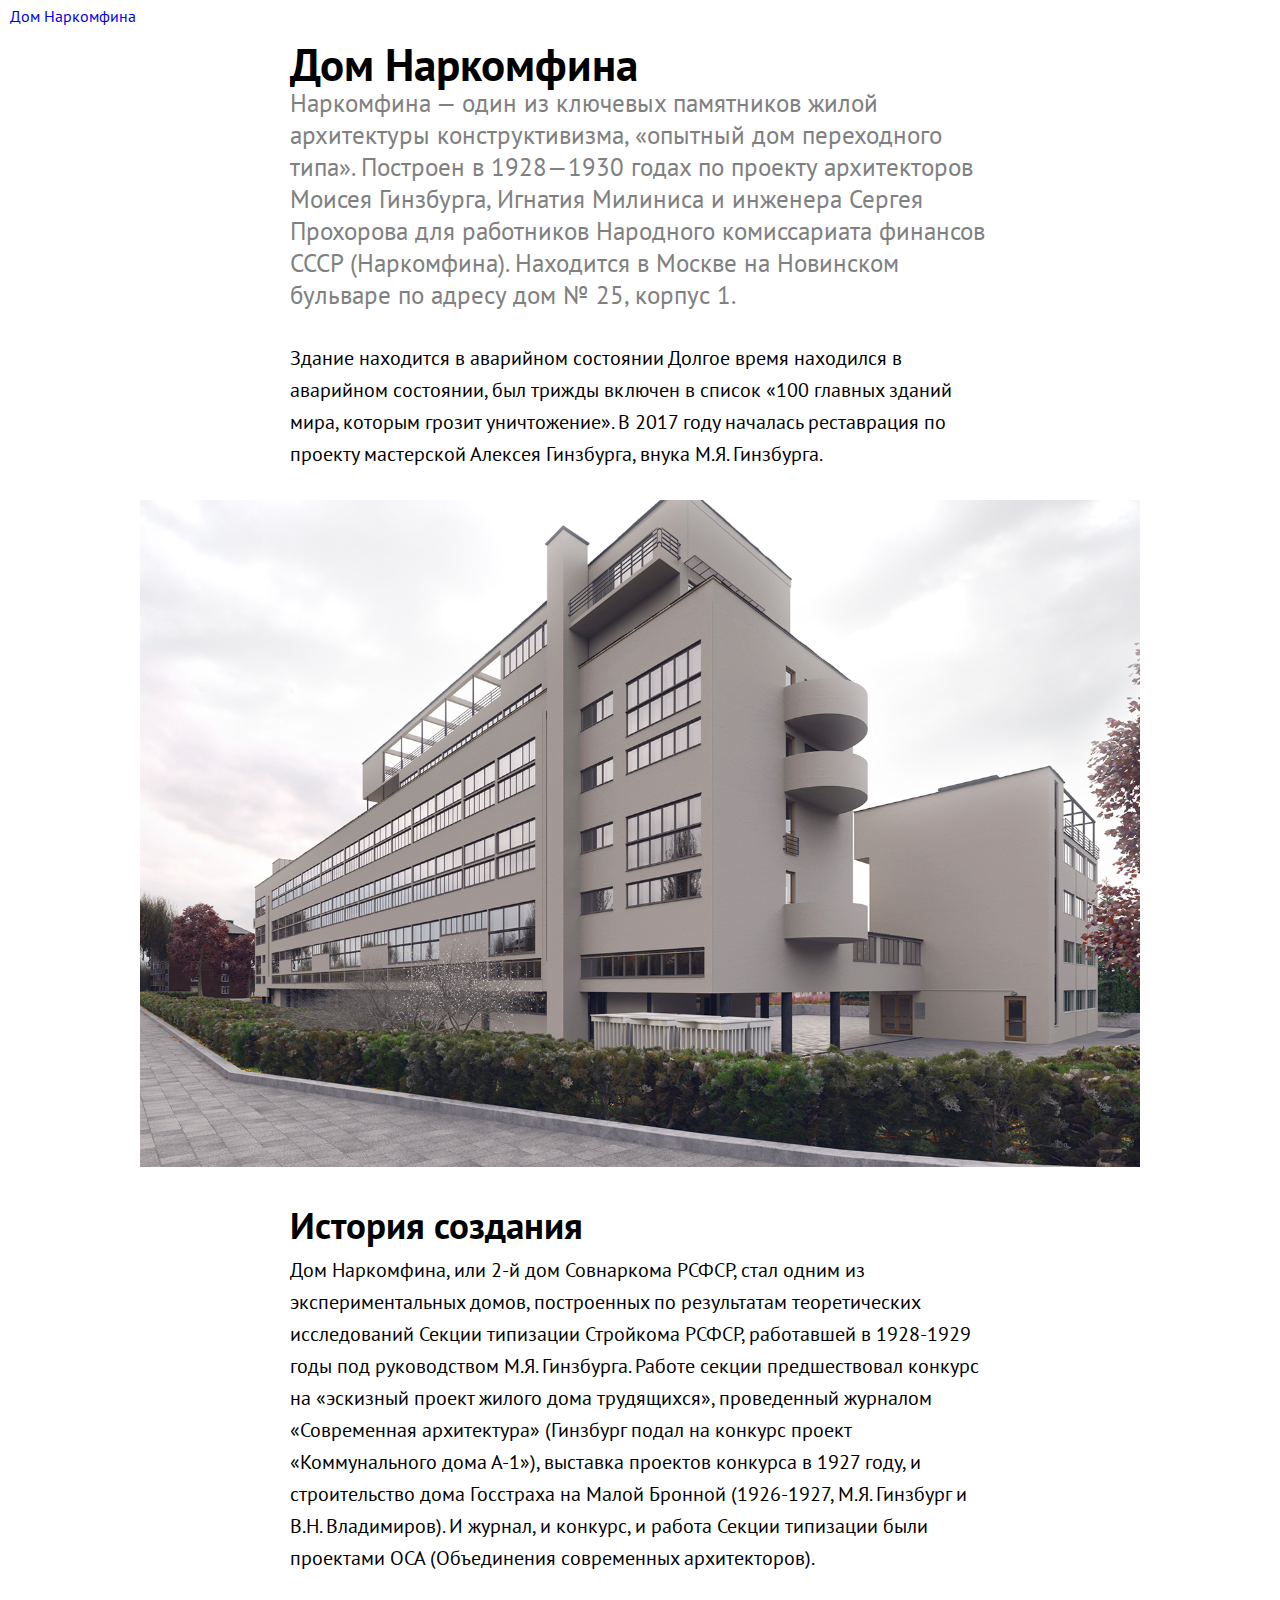
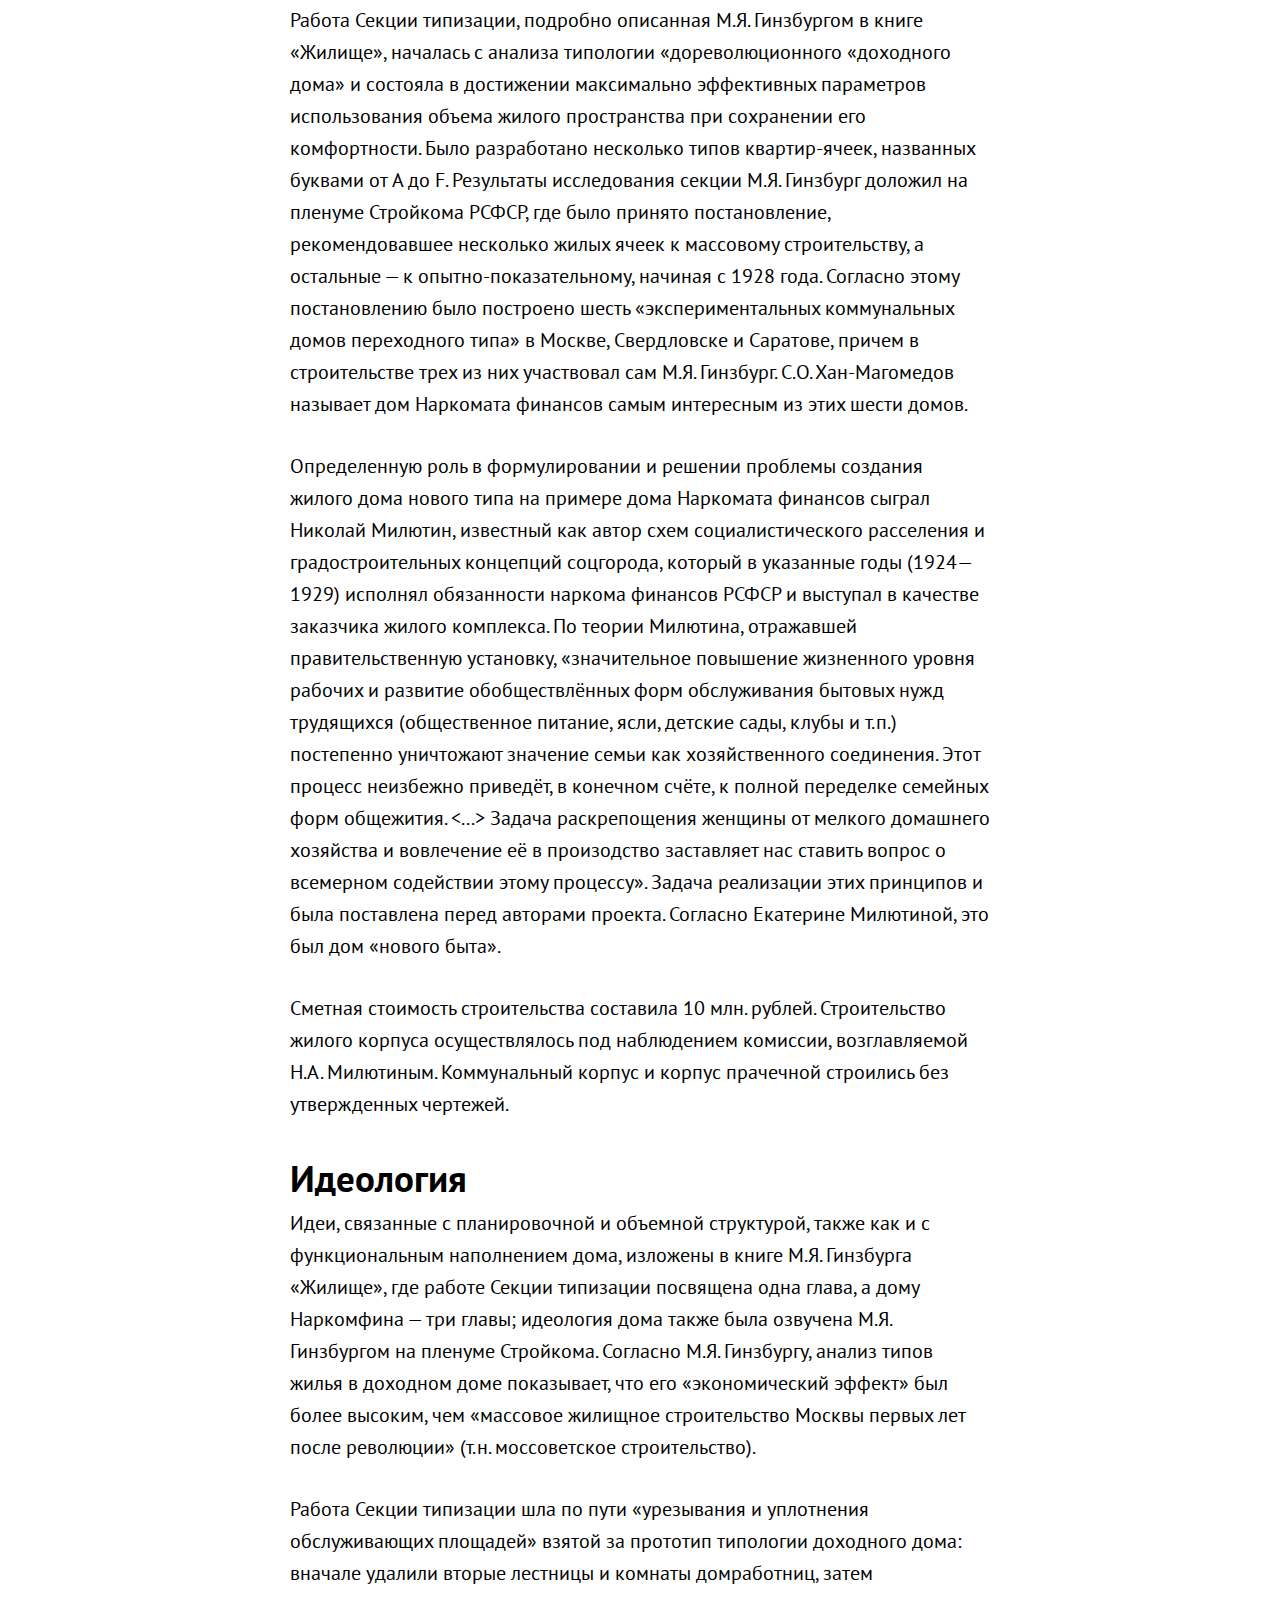
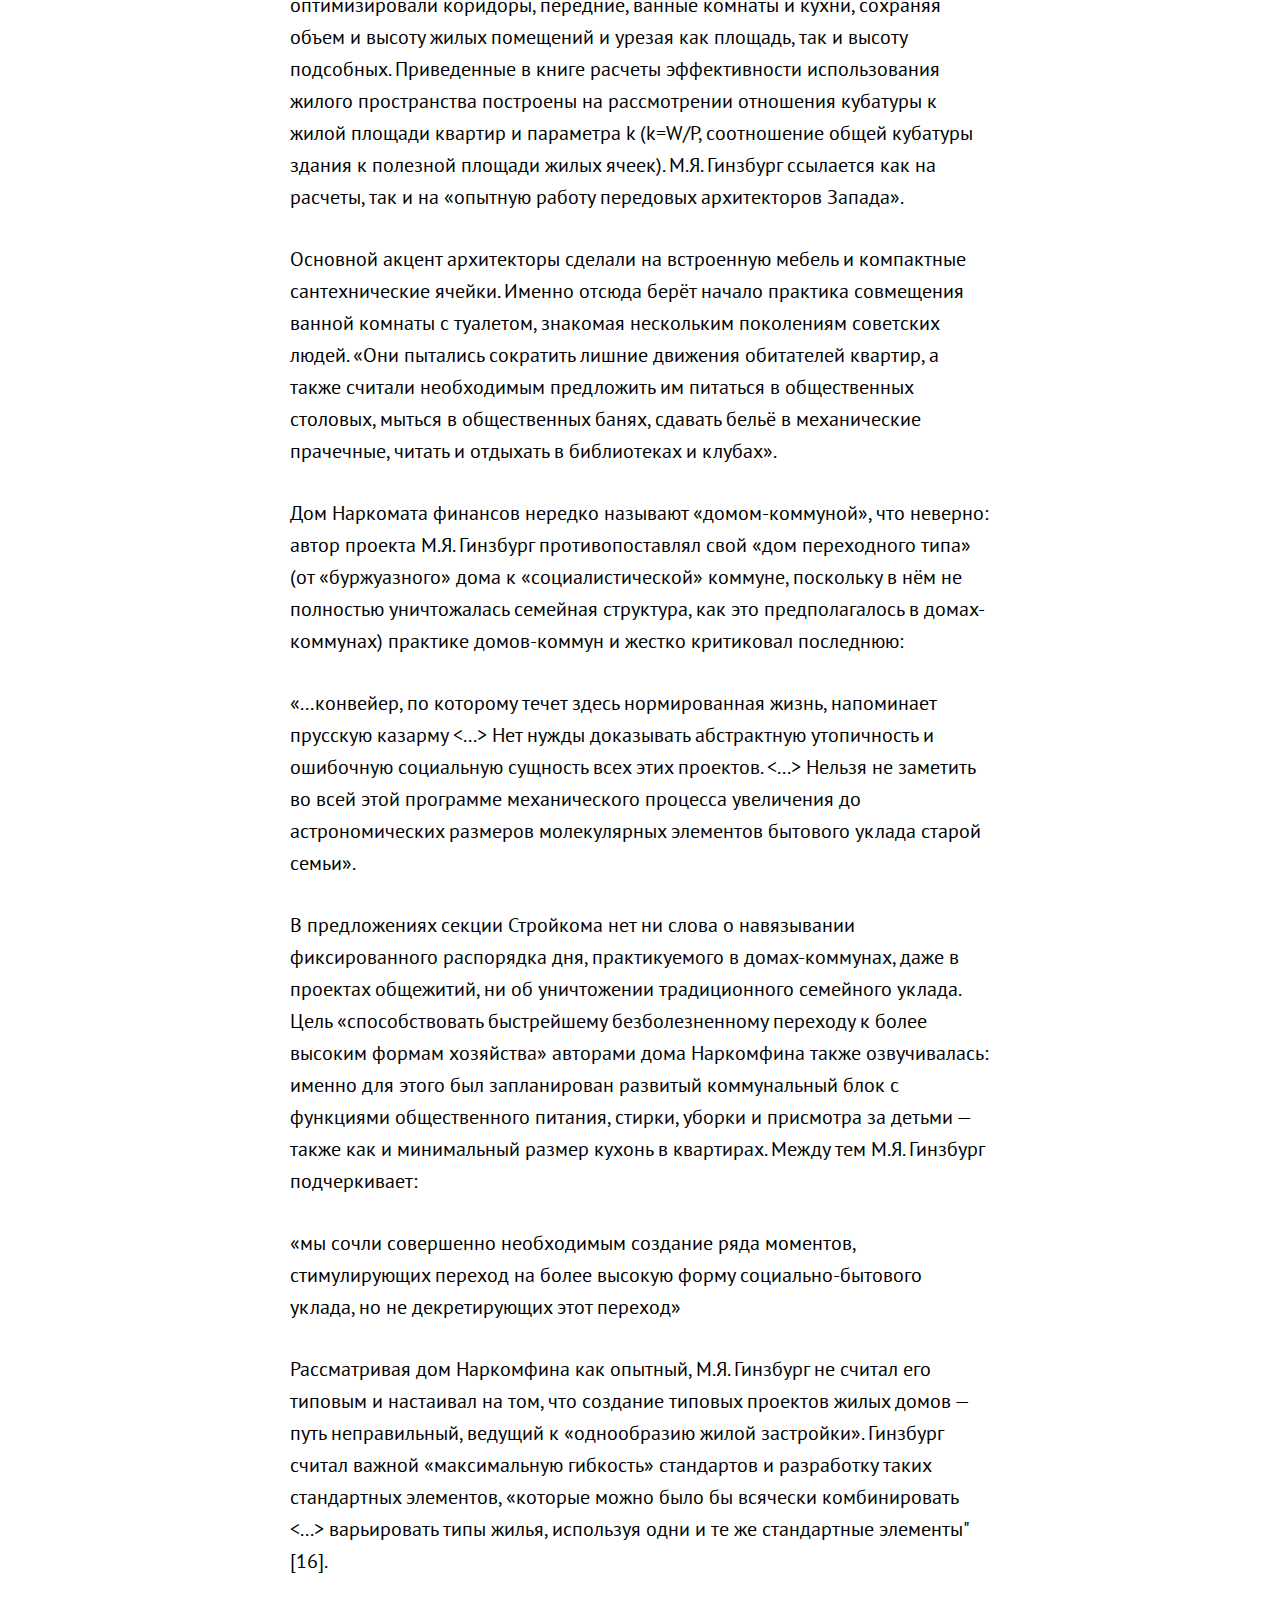
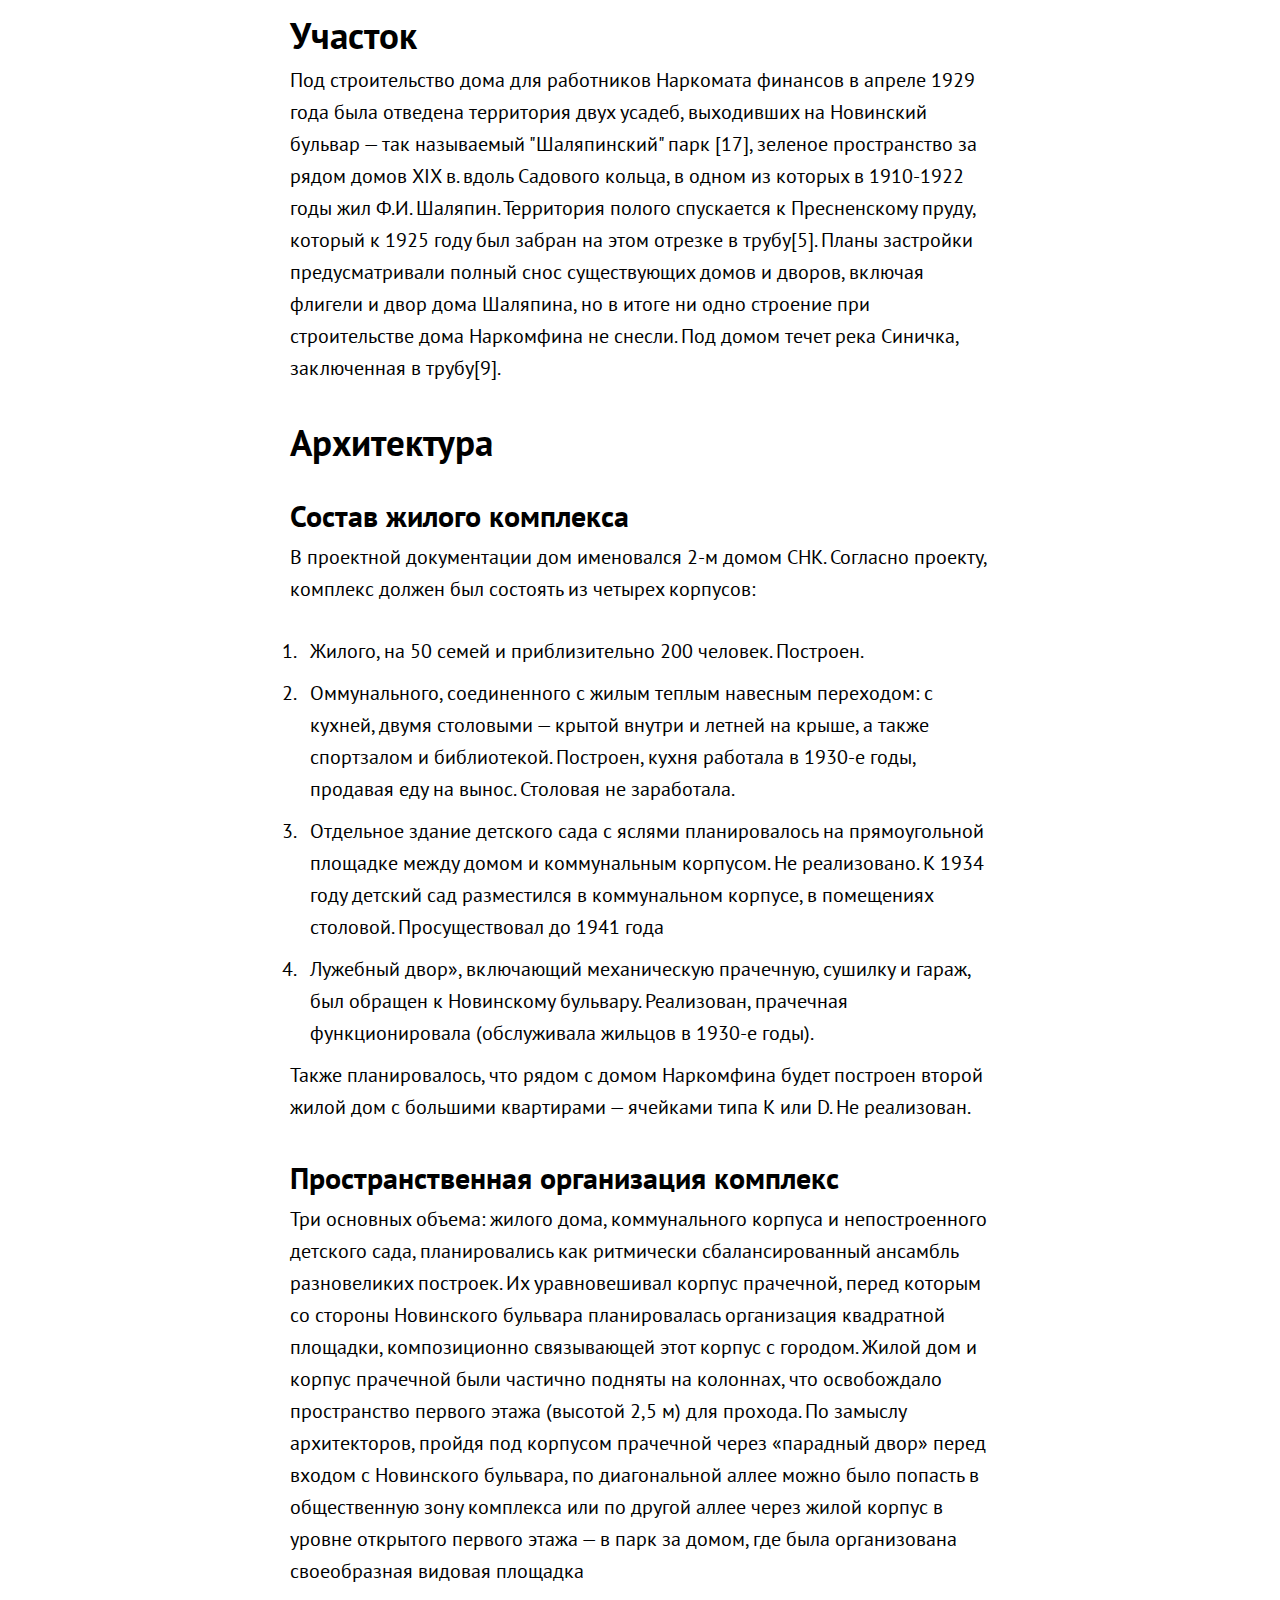
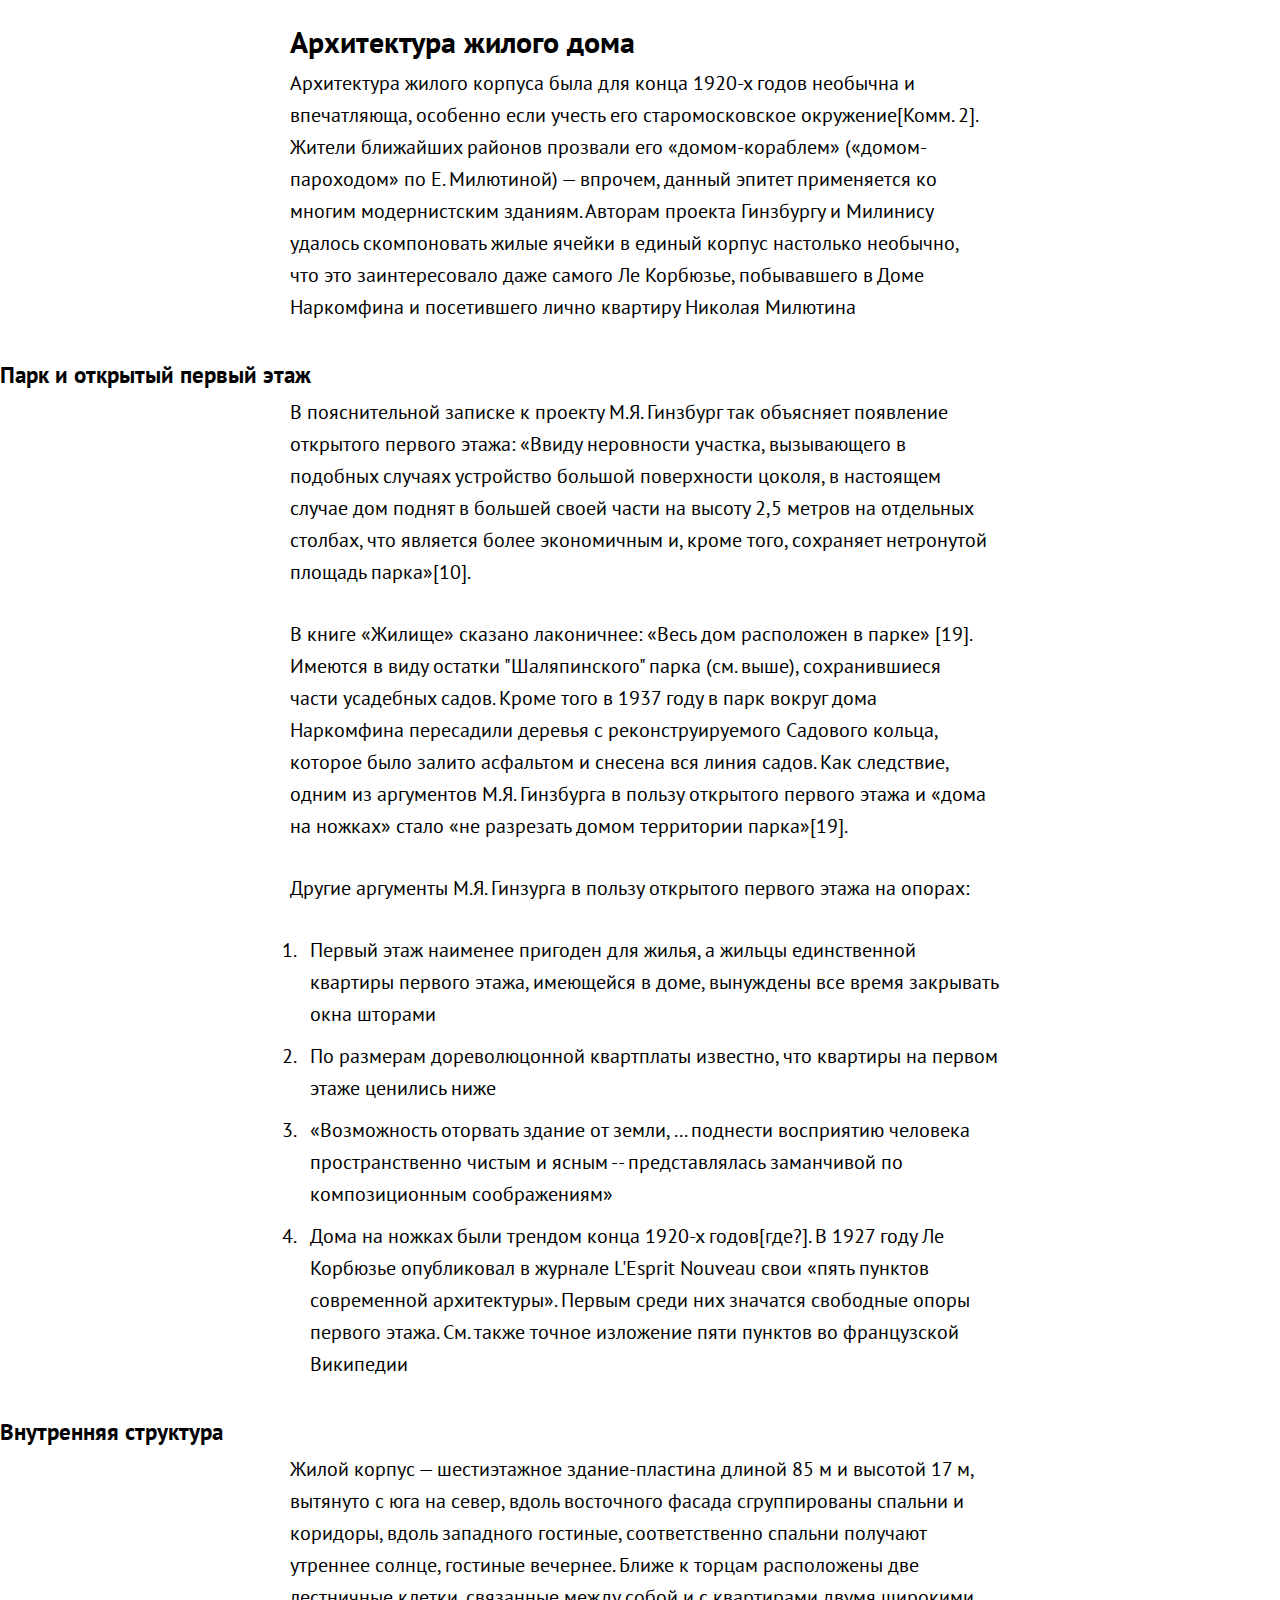
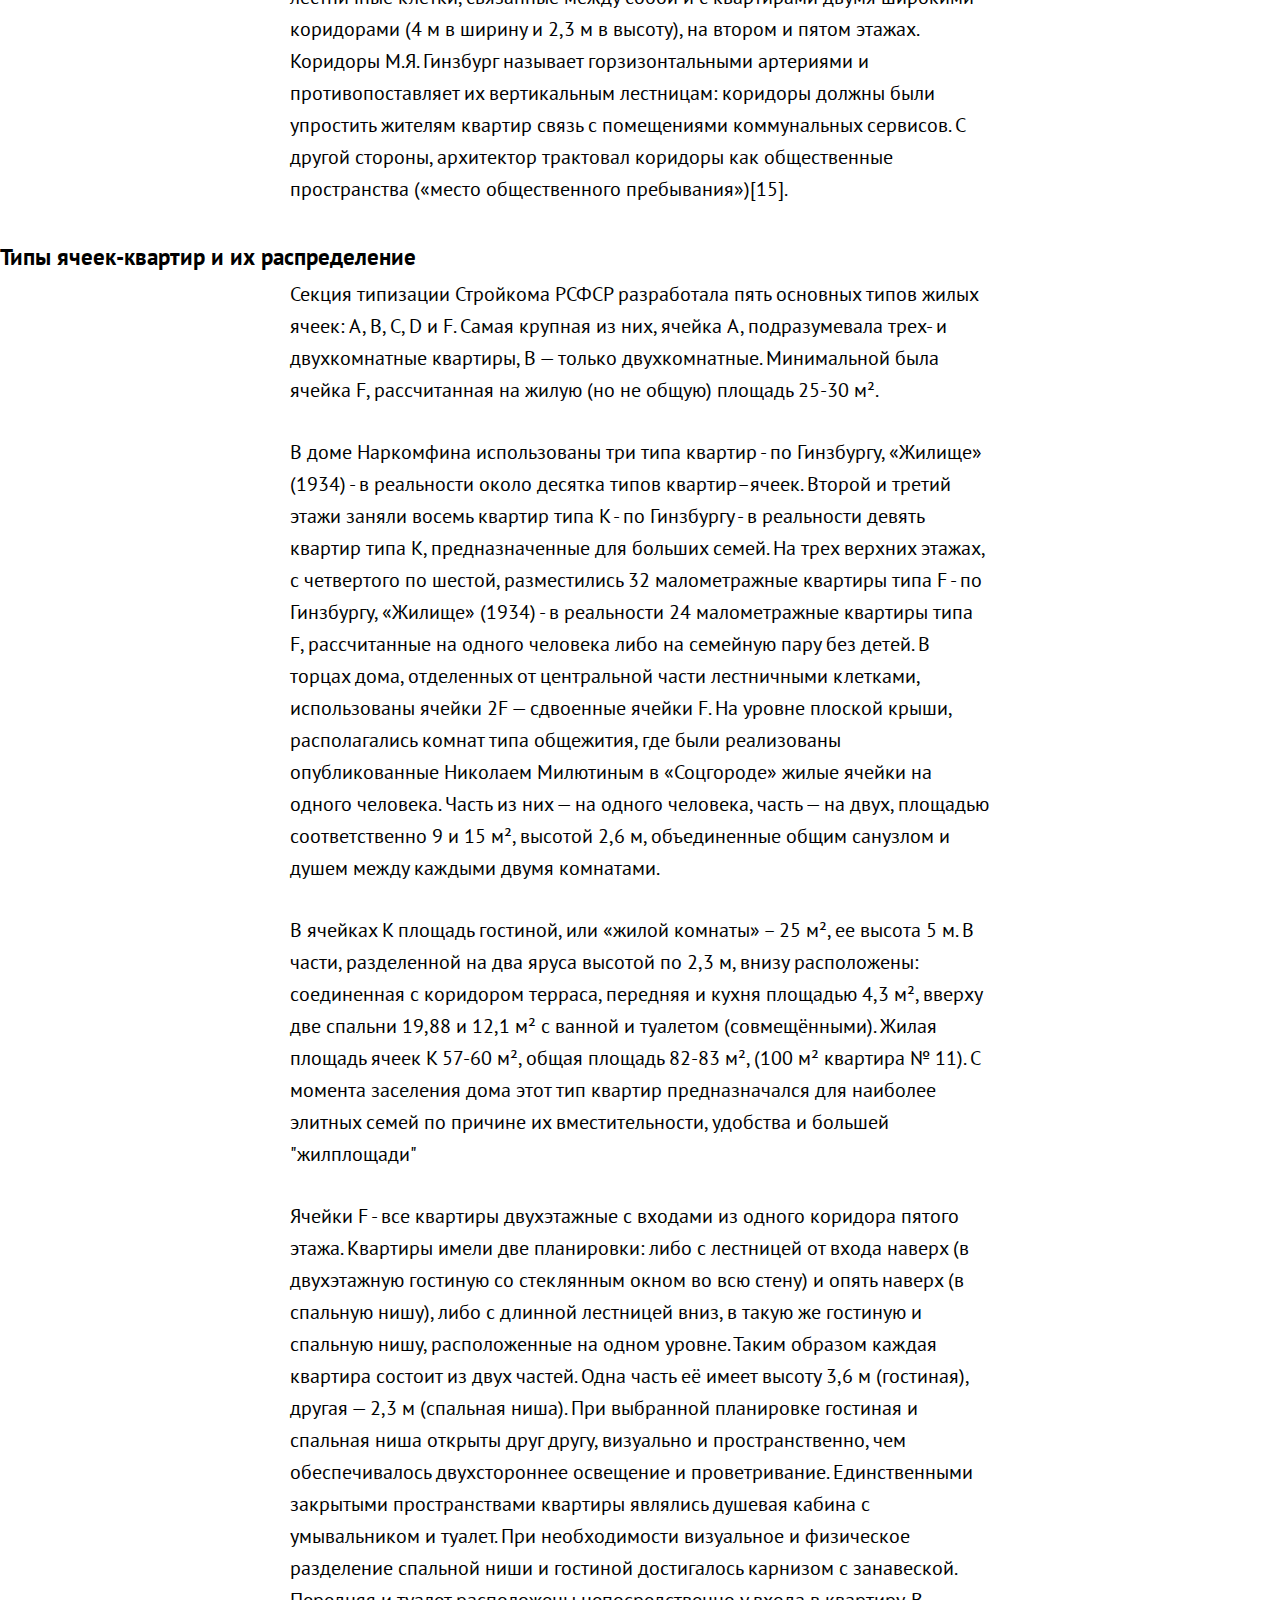
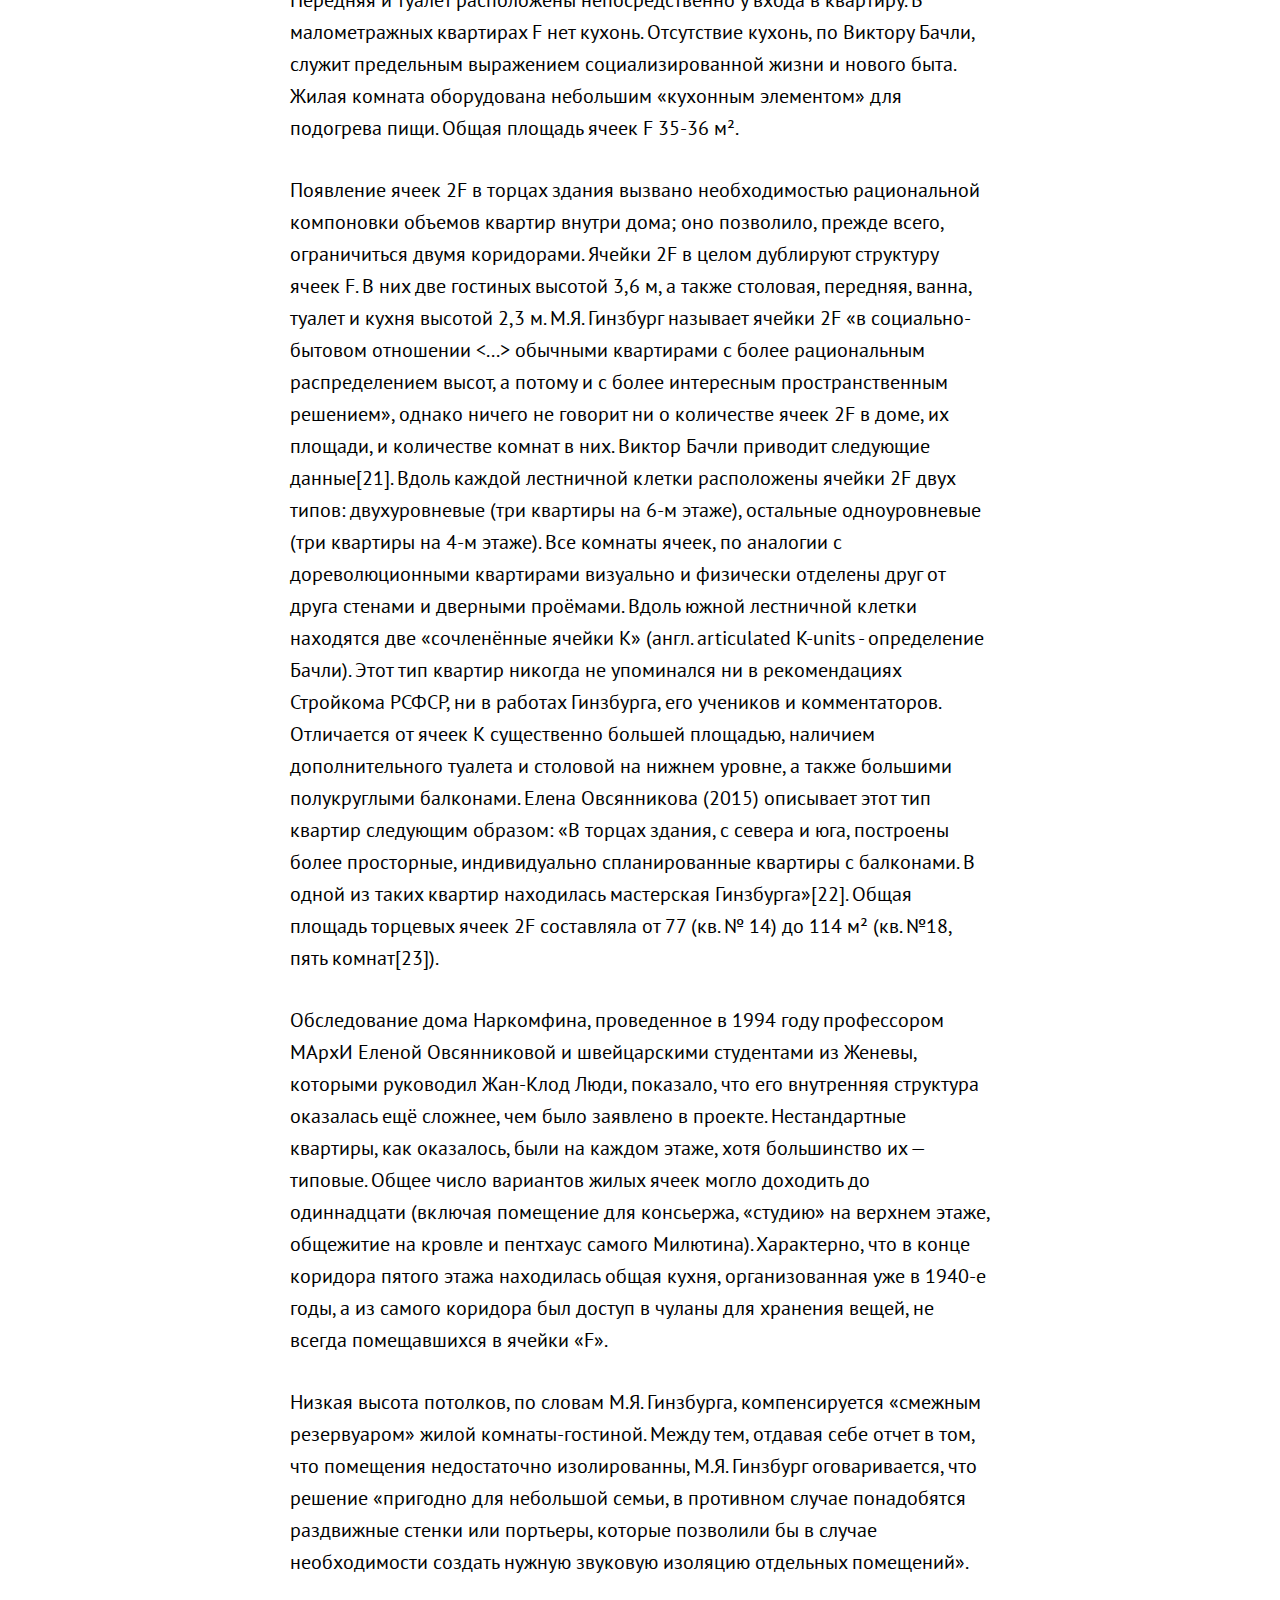
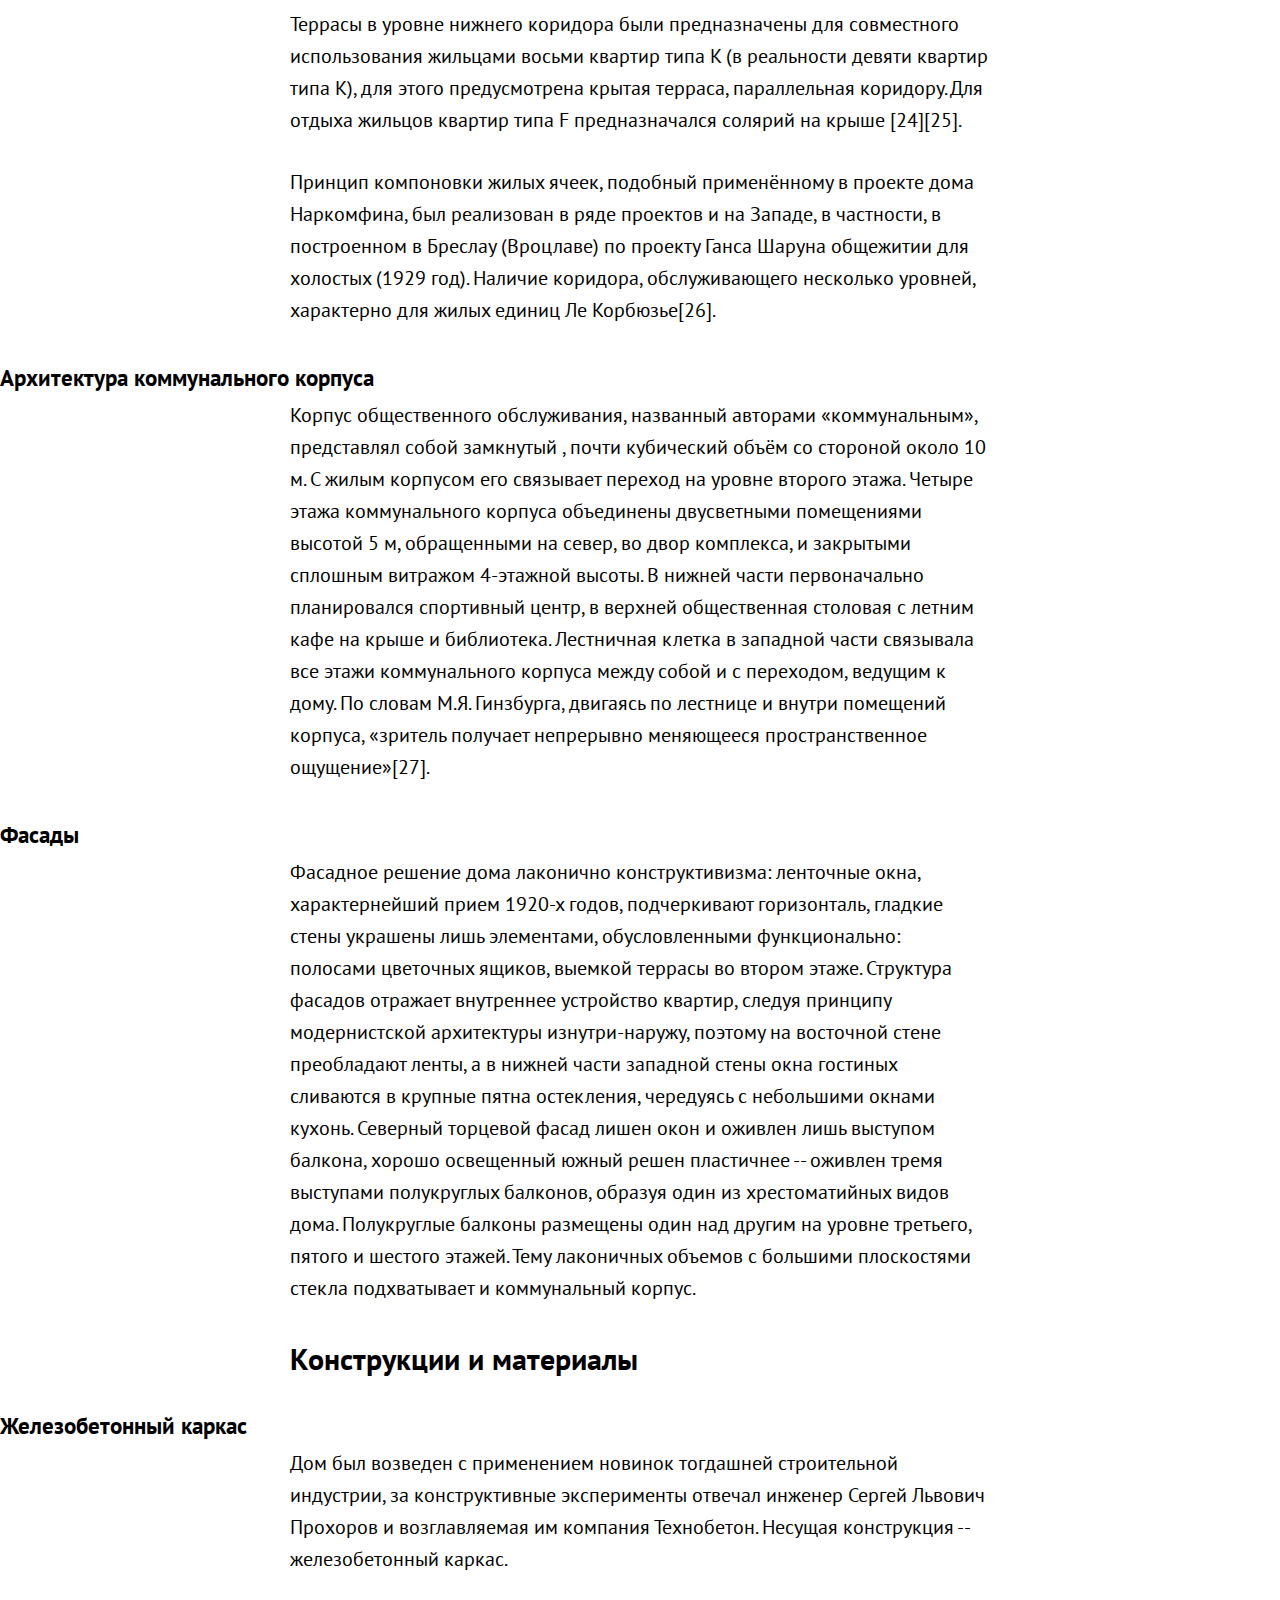
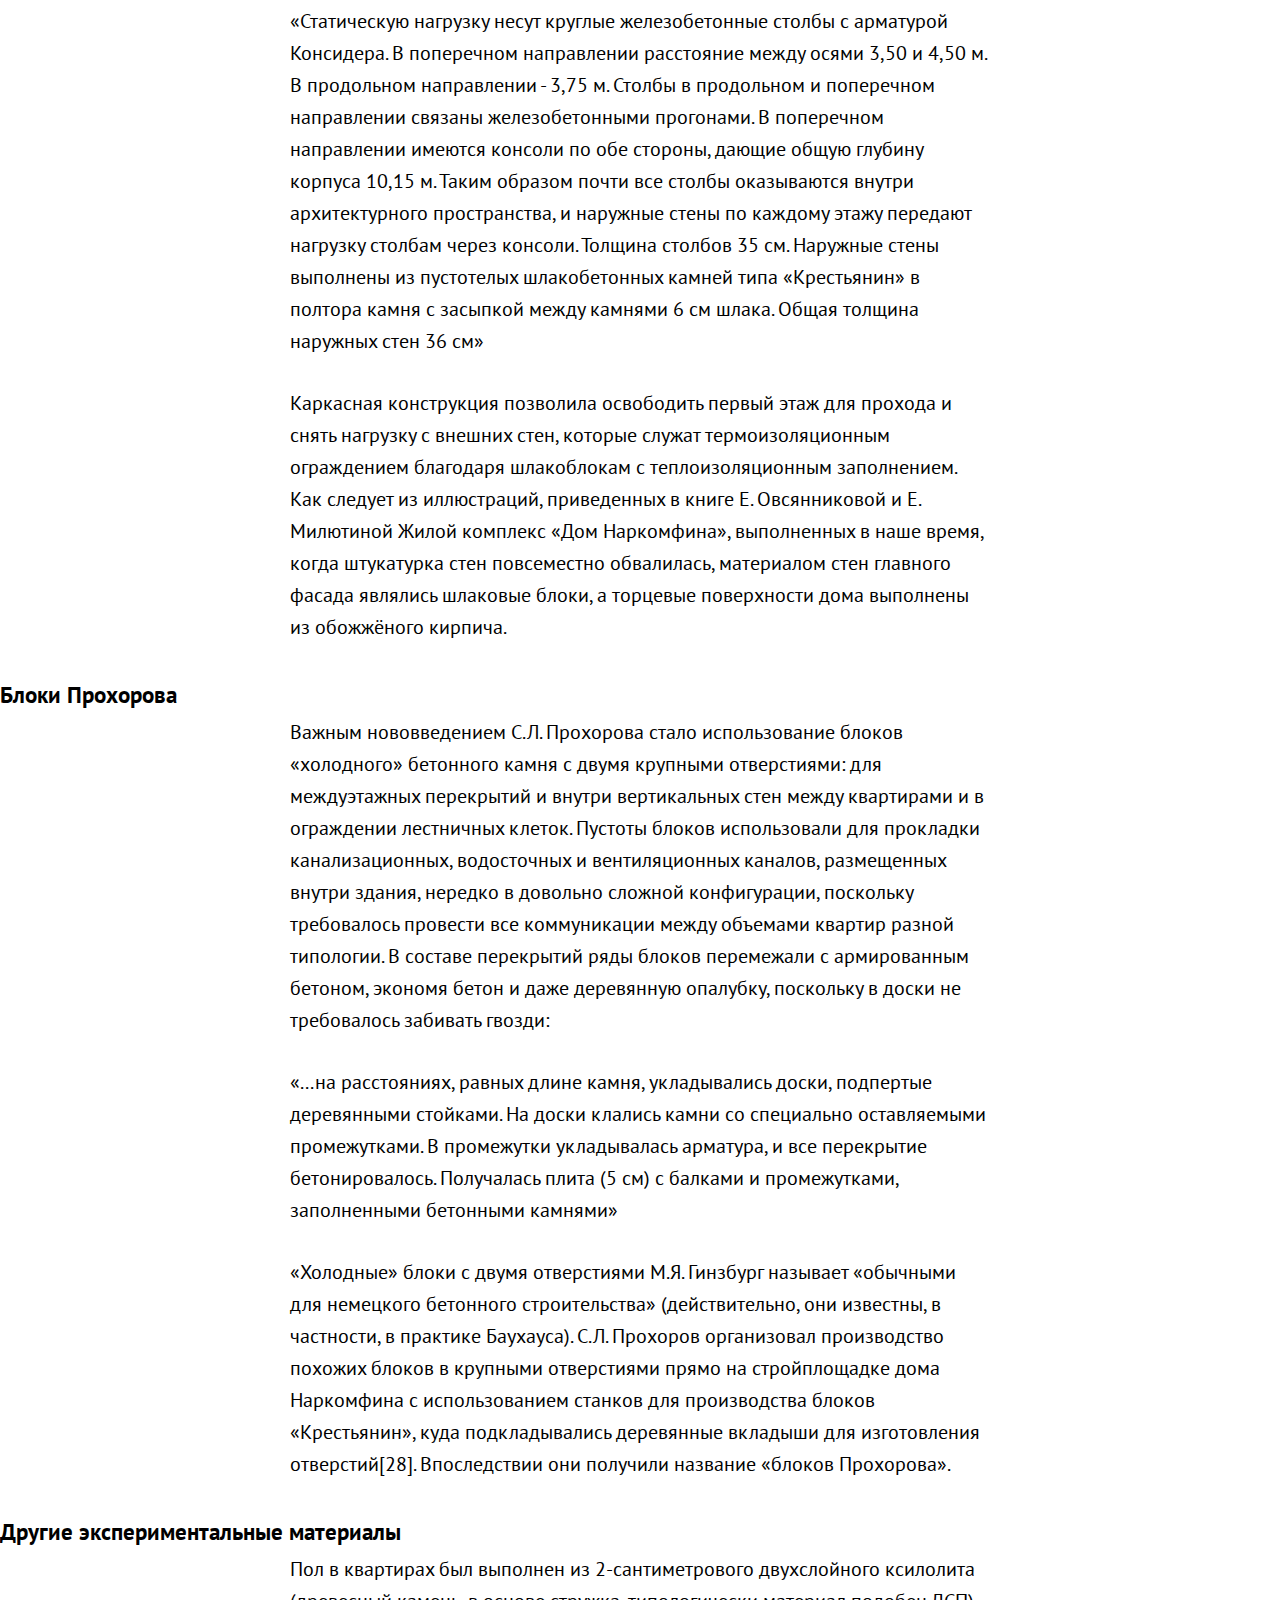
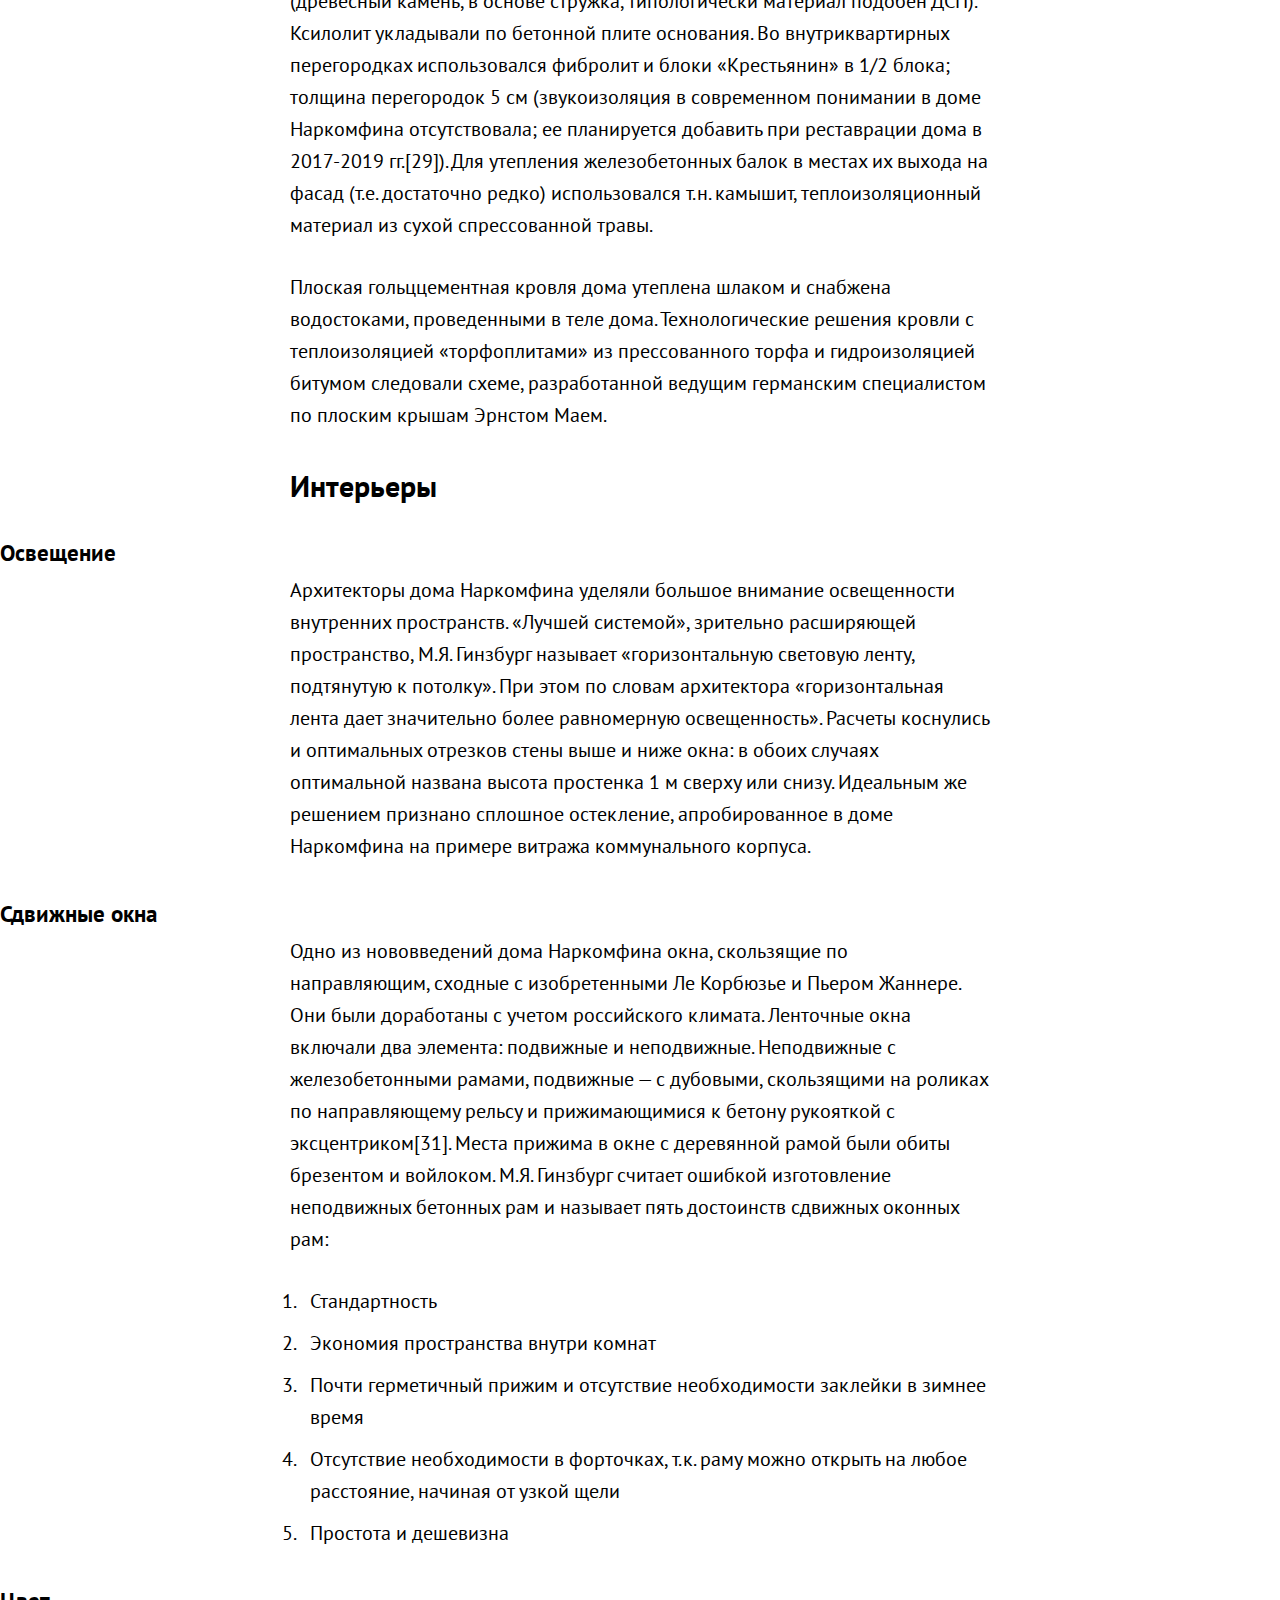
==== commit 40cc7de4: "css" ====
--- a/index.html
+++ b/index.html
@@ -3,12 +3,22 @@
   <head>
     <meta charset="utf-8">
     <link rel="stylesheet" href="css/styles.css">
+    <title>Дом Наркомфина</title>
   </head>
   <body>
-    <h1>Дом Наркомфина</h1>
+
+
+
+
+
+      <li> <a href="#h1">Дом Наркомфина</a> </li>
+
+    <h1 id="#h1">Дом Наркомфина</h1>
     <p class="top"> Наркомфина — один из ключевых памятников жилой архитектуры <a href="https://ru.wikipedia.org/wiki/Конструктивизм_(искусство)" class="gray">конструктивизма</a>, «опытный дом переходного типа». Построен в <a href="https://ru.wikipedia.org/wiki/1928_год" class="gray">1928</a>—<a href="https://ru.wikipedia.org/wiki/1930_год" class="gray">1930 годах</a> по проекту архитекторов <a href="https://ru.wikipedia.org/wiki/Гинзбург,_Моисей_Яковлевич" class="gray">Моисея Гинзбурга</a>, <a href="https://ru.wikipedia.org/wiki/Милинис,_Игнатий_Францевич" class="gray">Игнатия Милиниса</a> и инженера <a href="https://ru.wikipedia.org/wiki/Прохоров,_Сергей_Львович" class="gray">Сергея Прохорова</a> для работников <a href="https://ru.wikipedia.org/wiki/Народный_комиссариат_финансов_СССР" class="gray">Народного комиссариата финансов СССР</a> (Наркомфина). Находится в Москве на <a href="https://ru.wikipedia.org/wiki/Новинский_бульвар" class="gray">Новинском бульваре</a> по адресу дом № 25, корпус 1.</p>
 
     <p>Здание находится в аварийном состоянии Долгое время находился в аварийном состоянии, был трижды включен в список «100 главных зданий мира, которым грозит уничтожение». В 2017 году началась реставрация по проекту мастерской Алексея Гинзбурга, внука <a href="https://ru.wikipedia.org/wiki/Гинзбург,_Моисей_Яковлевич" class="black">М.Я. Гинзбурга.</a></p>
+
+    <img src="img/f1.png" alt="Дом Наркомфина">
 
     <h2>История создания</h2>
 
@@ -211,7 +221,6 @@
     <p>На 1970-й год в доме насчитывалось более пятнадцати коммунальных квартир. Из 24-х квартир типа F коммунальными стали не менее восьми, из 9-ти квартир тира К - коммунальными стали шесть. Заметное освобождение коммунальных квартир первого этажа, как наименее приемлемых, отмечено к 1977 году. А в 1980-е годы оказались покинутыми и большая часть квартир типа F[73].</p>
 
 
-
   </body>
 </html>
 
--- a/css/styles.css
+++ b/css/styles.css
@@ -3,12 +3,23 @@
 
 body {
   font-family: "PT Sans", Helvetica, sans-serif, serif, monospace;
-  width: 700px;
-  margin:  67px 0 0 370px;
-  /* background-image: url(../img/dc-online-media-mockup.jpg); */
+  /* width: 700px;
+  margin:  0 auto; */
   background-repeat: no-repeat;
   background-position: top center;
   background-size: 800px 20624px;
+  -webkit-font-smoothing: antialiased;
+  -moz-osx-font-smoothing: grayscale;
+}
+
+h1,
+h2,
+h3,
+p,
+ol,
+blockquote {
+  width: 700px;
+  margin: 0 auto;
 }
 
 .top {
@@ -60,7 +71,7 @@
   padding-left:10px;
 }
 
-.cicata{
+blockquote {
   border-left: solid 3px;
   padding-left:20px;
   margin-left: -20px;
@@ -77,6 +88,60 @@
 .black {
   color: black;
 }
+img {
+  display: block;
+  width: 1000px;
+  margin: 0 auto;
+}
+
+/* ---------------------------------- */
+
+blockquote {
+  position: relative;
+  margin-top: 20px;
+  font-style: italic;
+
+}
+
+blockquote::before {
+  content: "";
+  position: absolute;
+  left: -20px;
+  width: 2px;
+  height: 100%;
+  background-color: black;
+}
+
+blockquote::after {
+  content: "";
+  position: absolute;
+  right: : 20px;
+  top: 0;
+  width: 2px;
+  height: 100%;
+  background-color: black;
+}
+
+a {
+  text-decoration: none;
+}
+
+a:visited{
+  color: tomato;
+}
+
+a:hover {
+  color: green;
+}
+
+div p {
+  color: blue;
+}
+
+div ~ p {
+  color: green;
+}
+
 
 
 /* h1 + p{
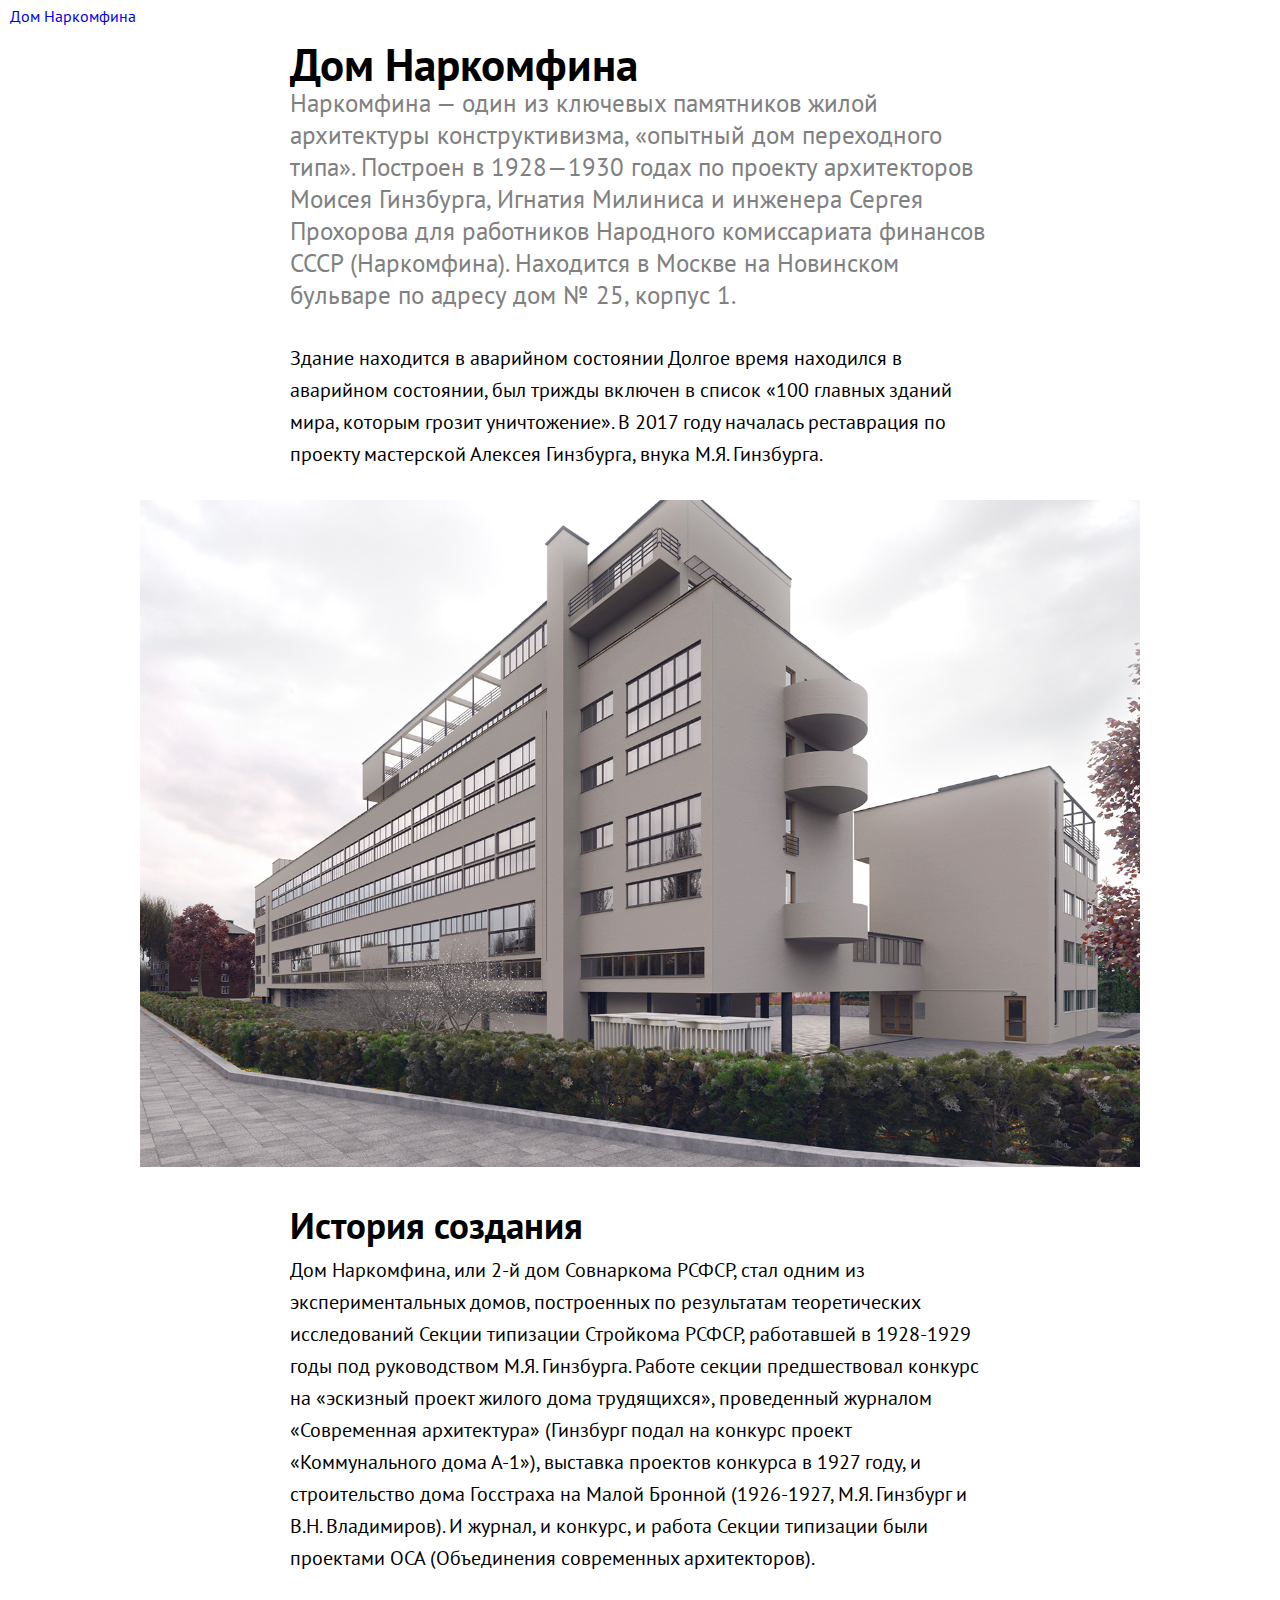
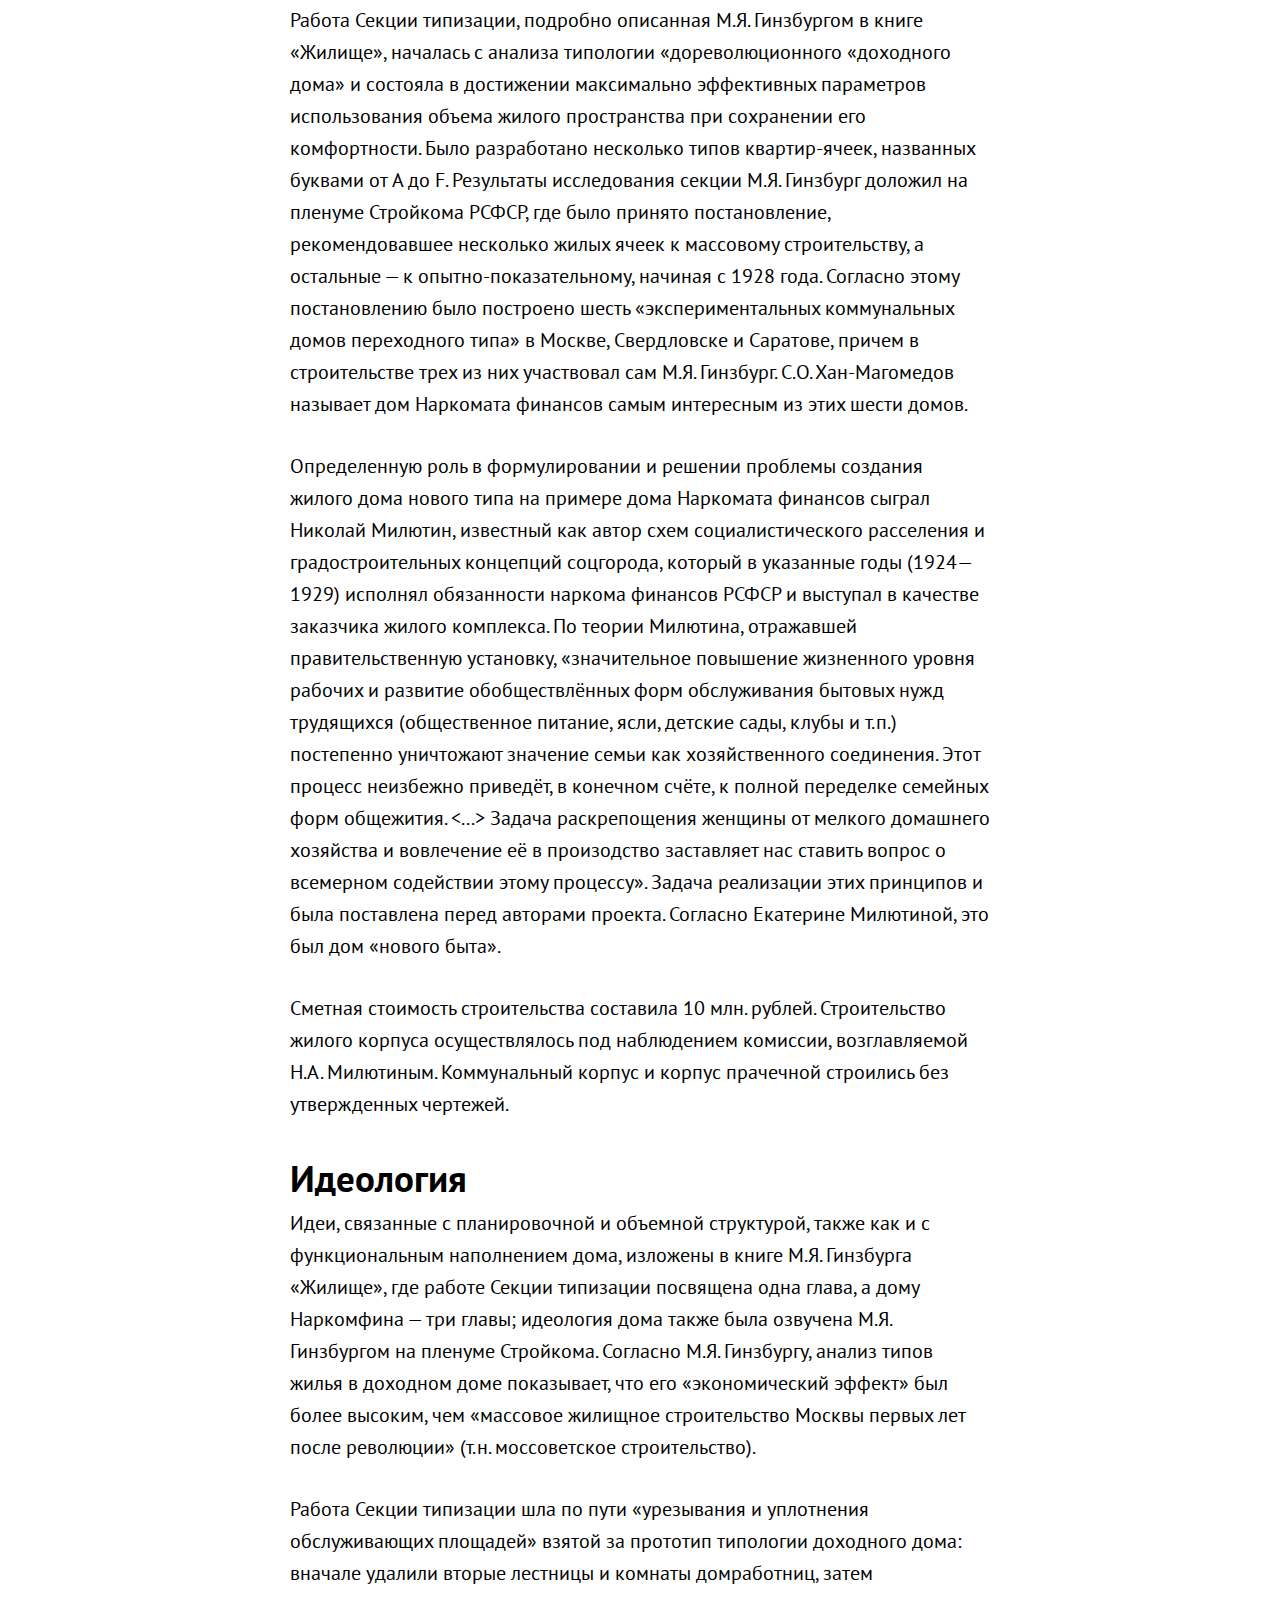
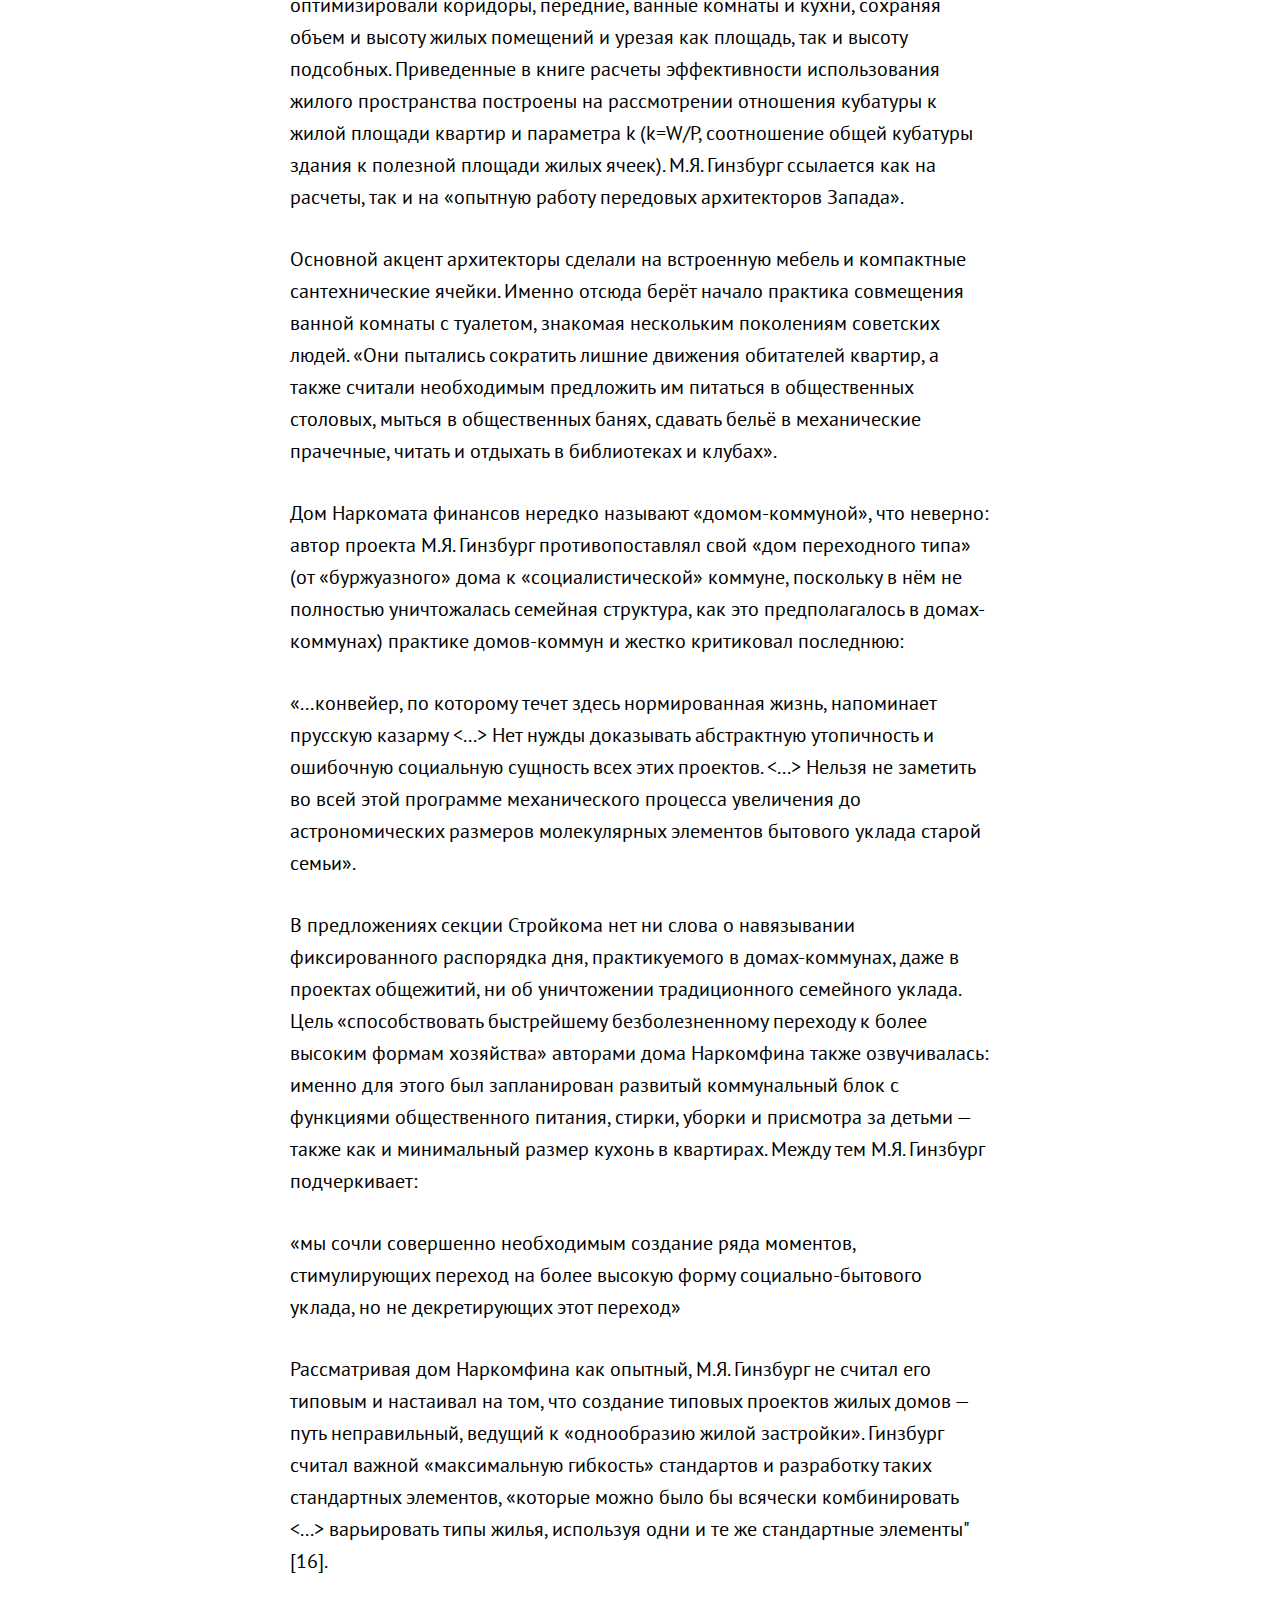
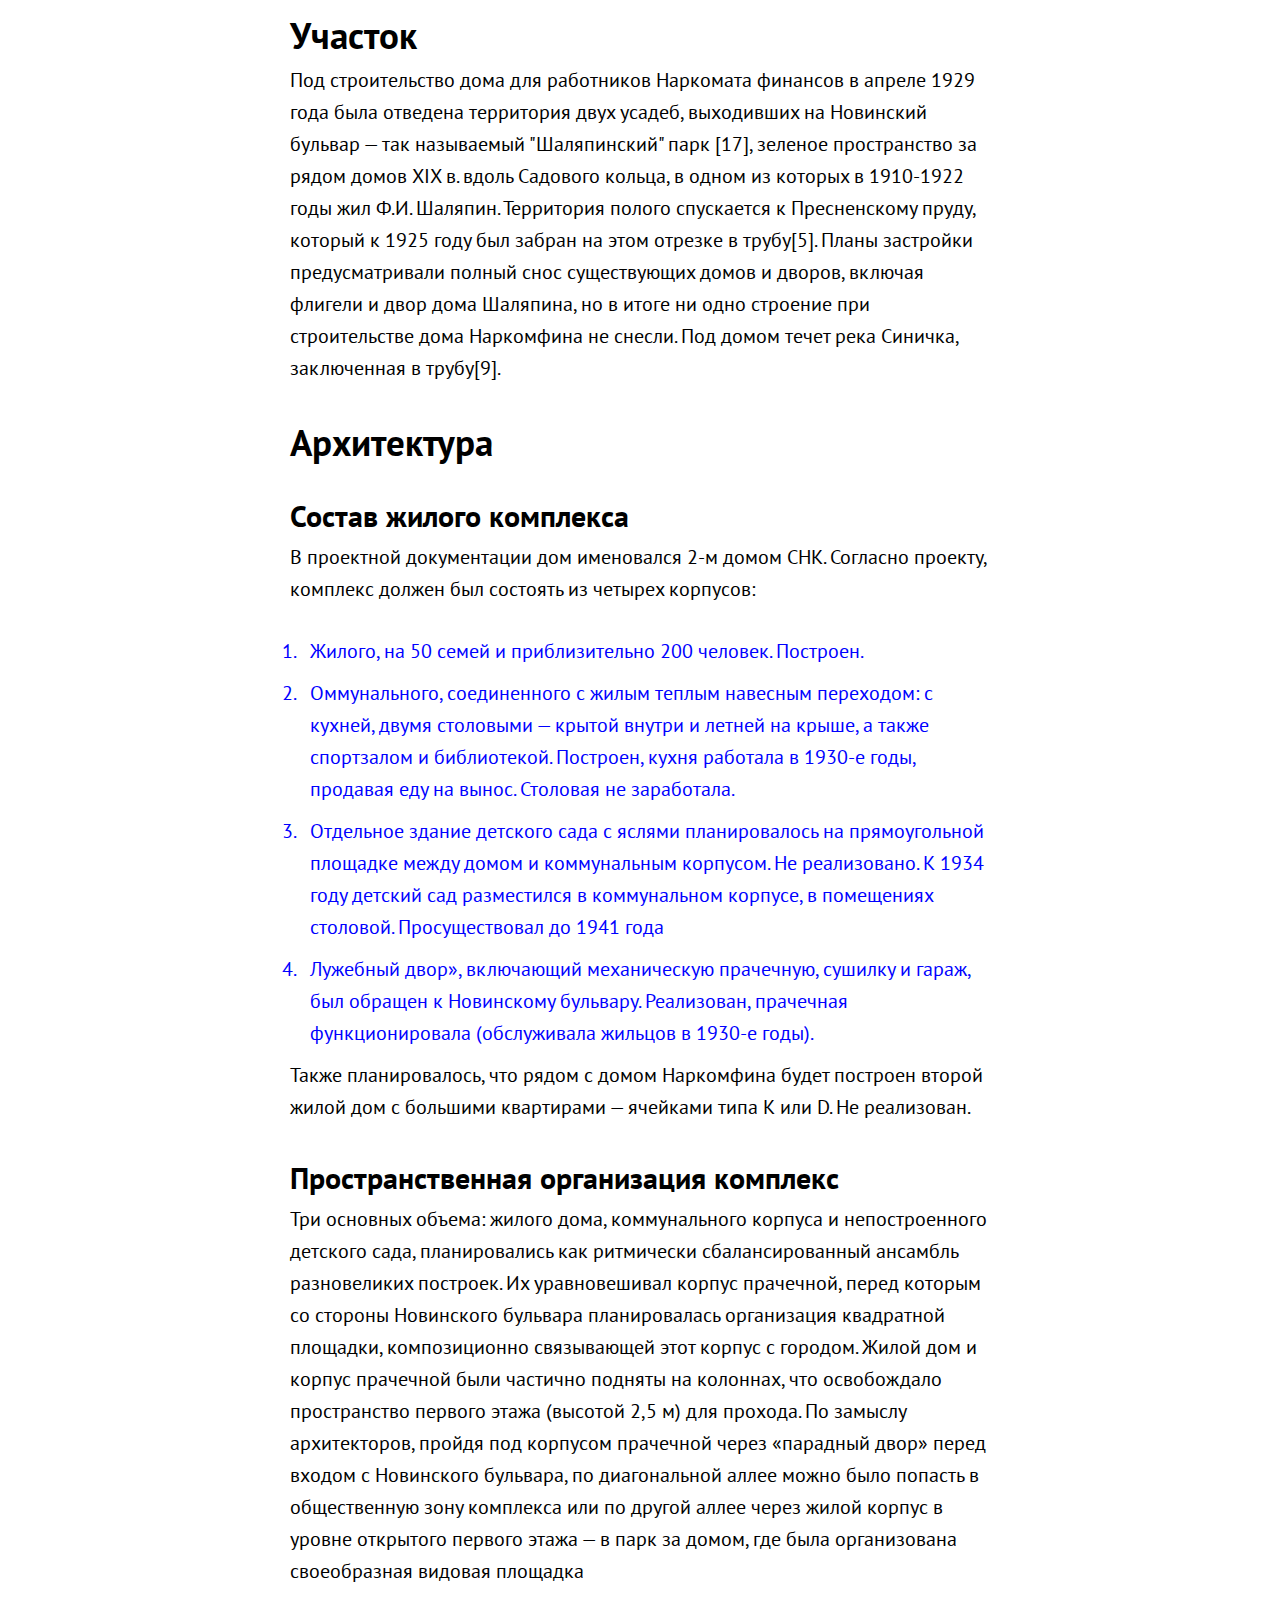
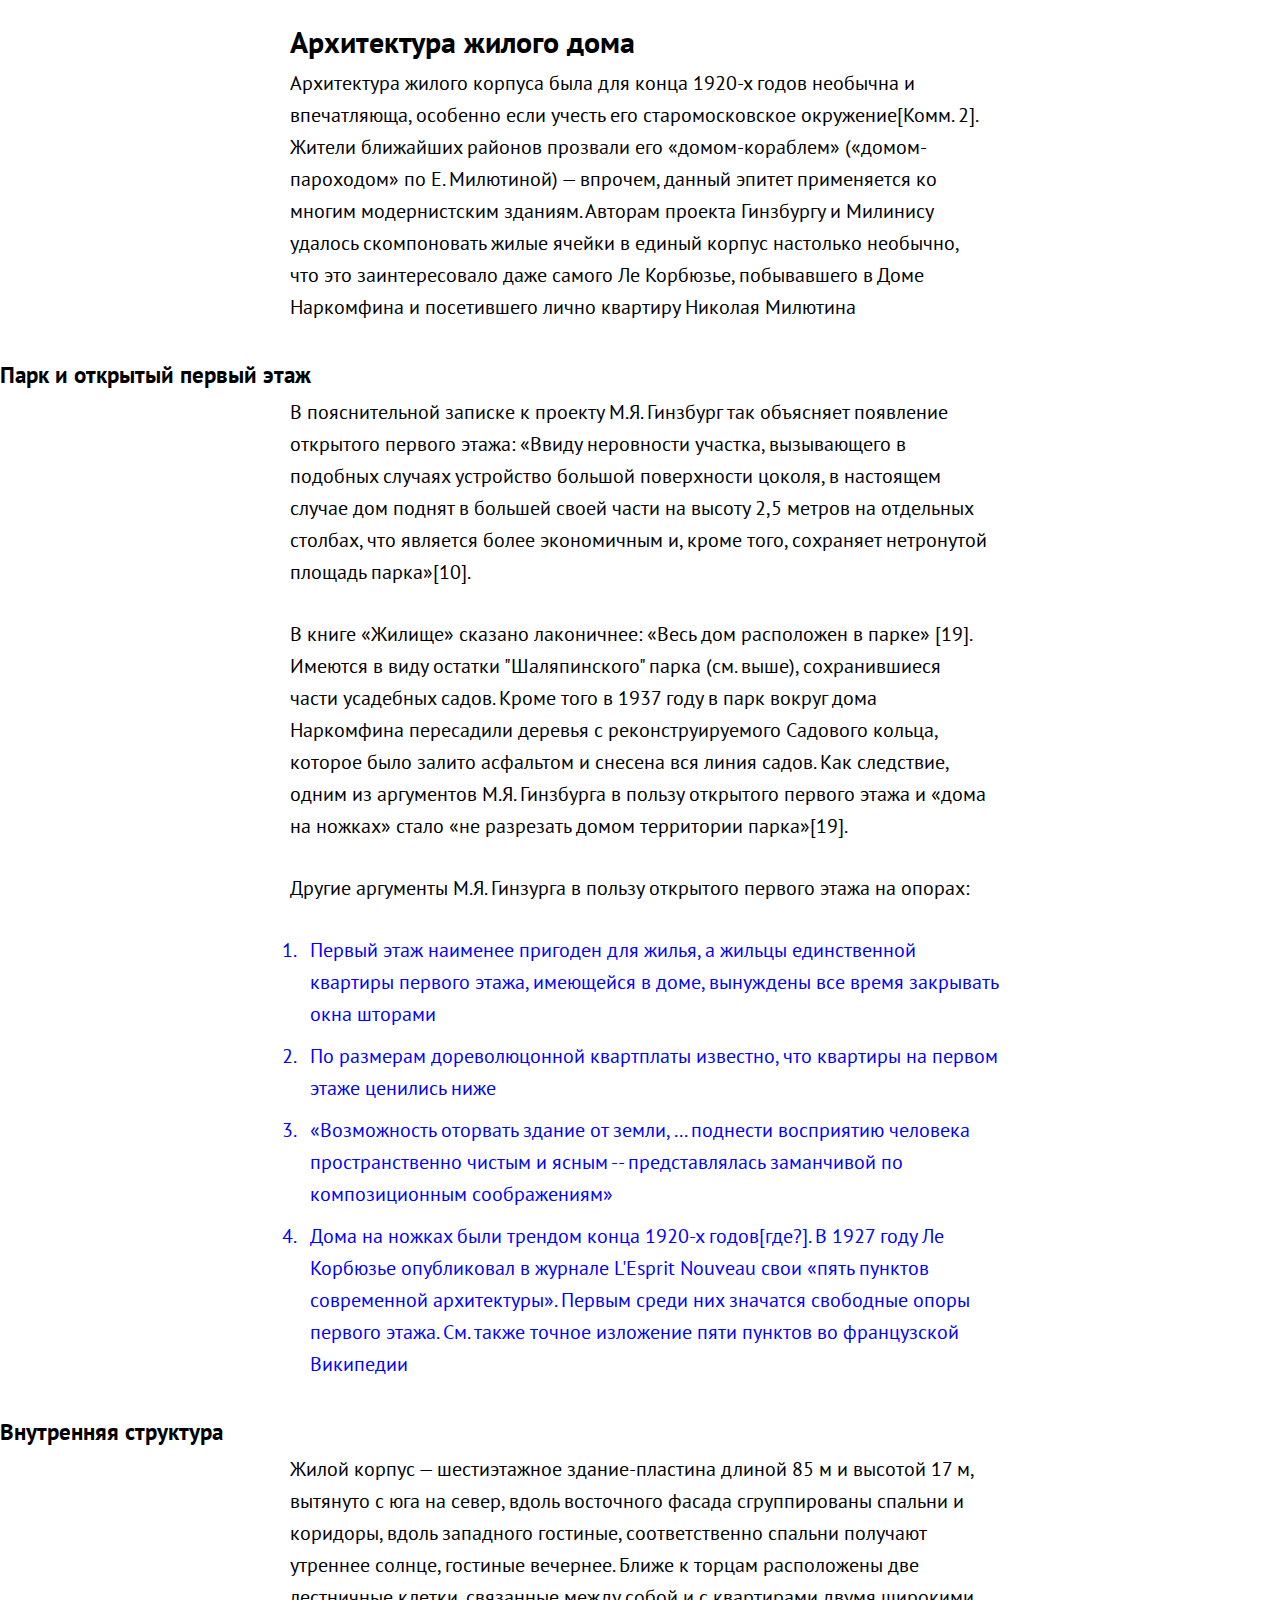
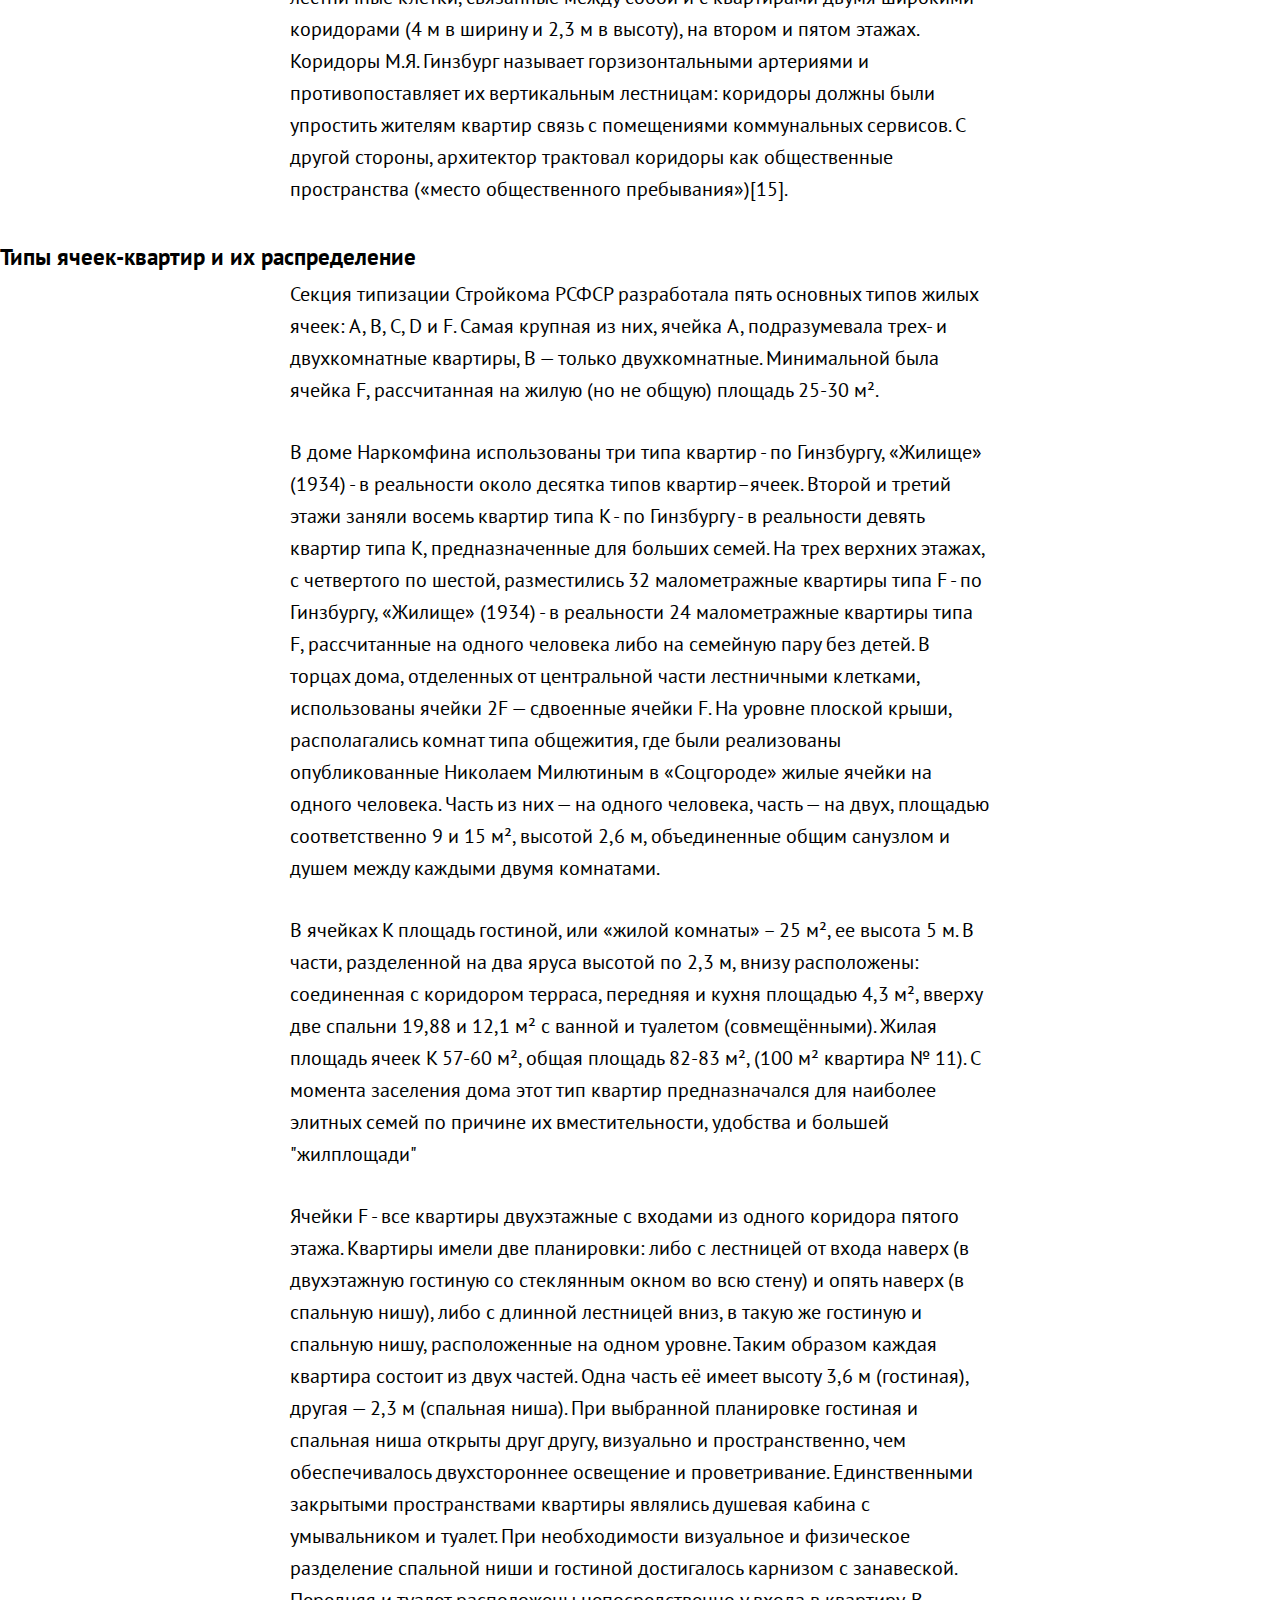
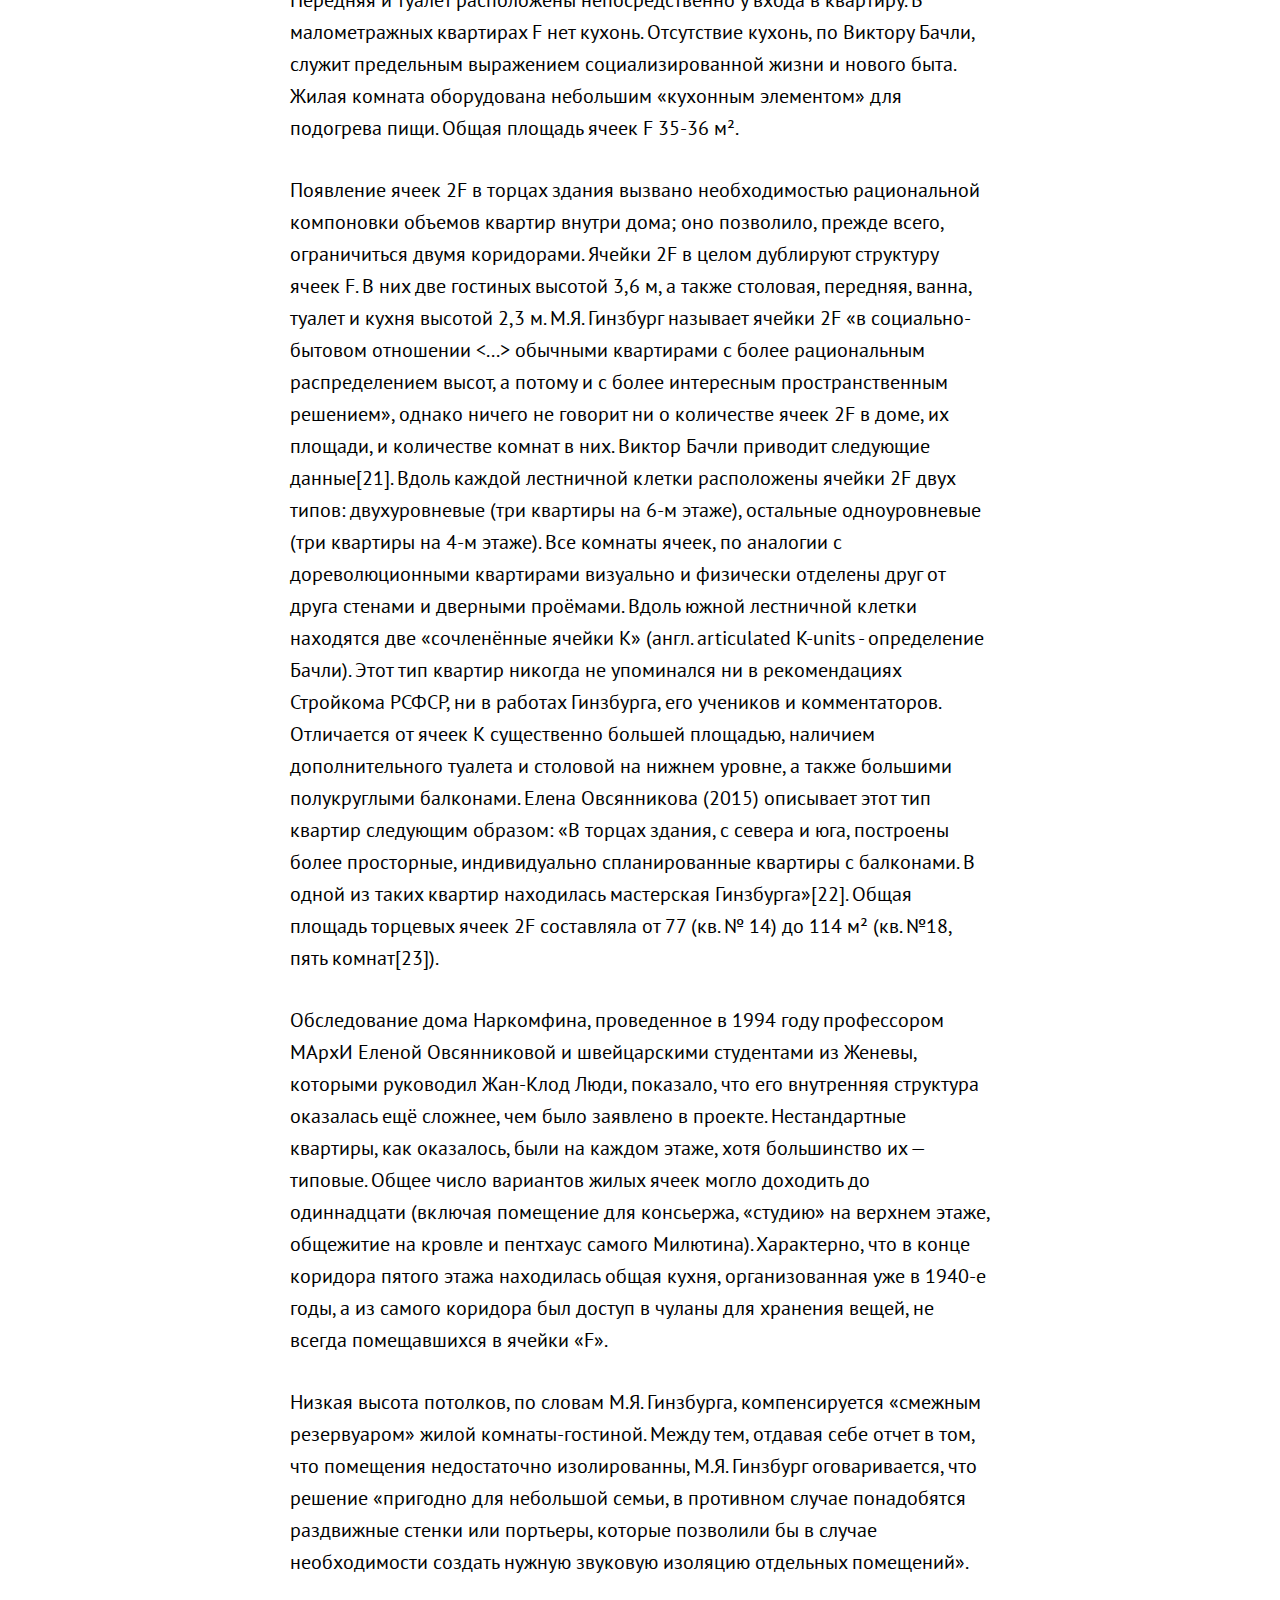
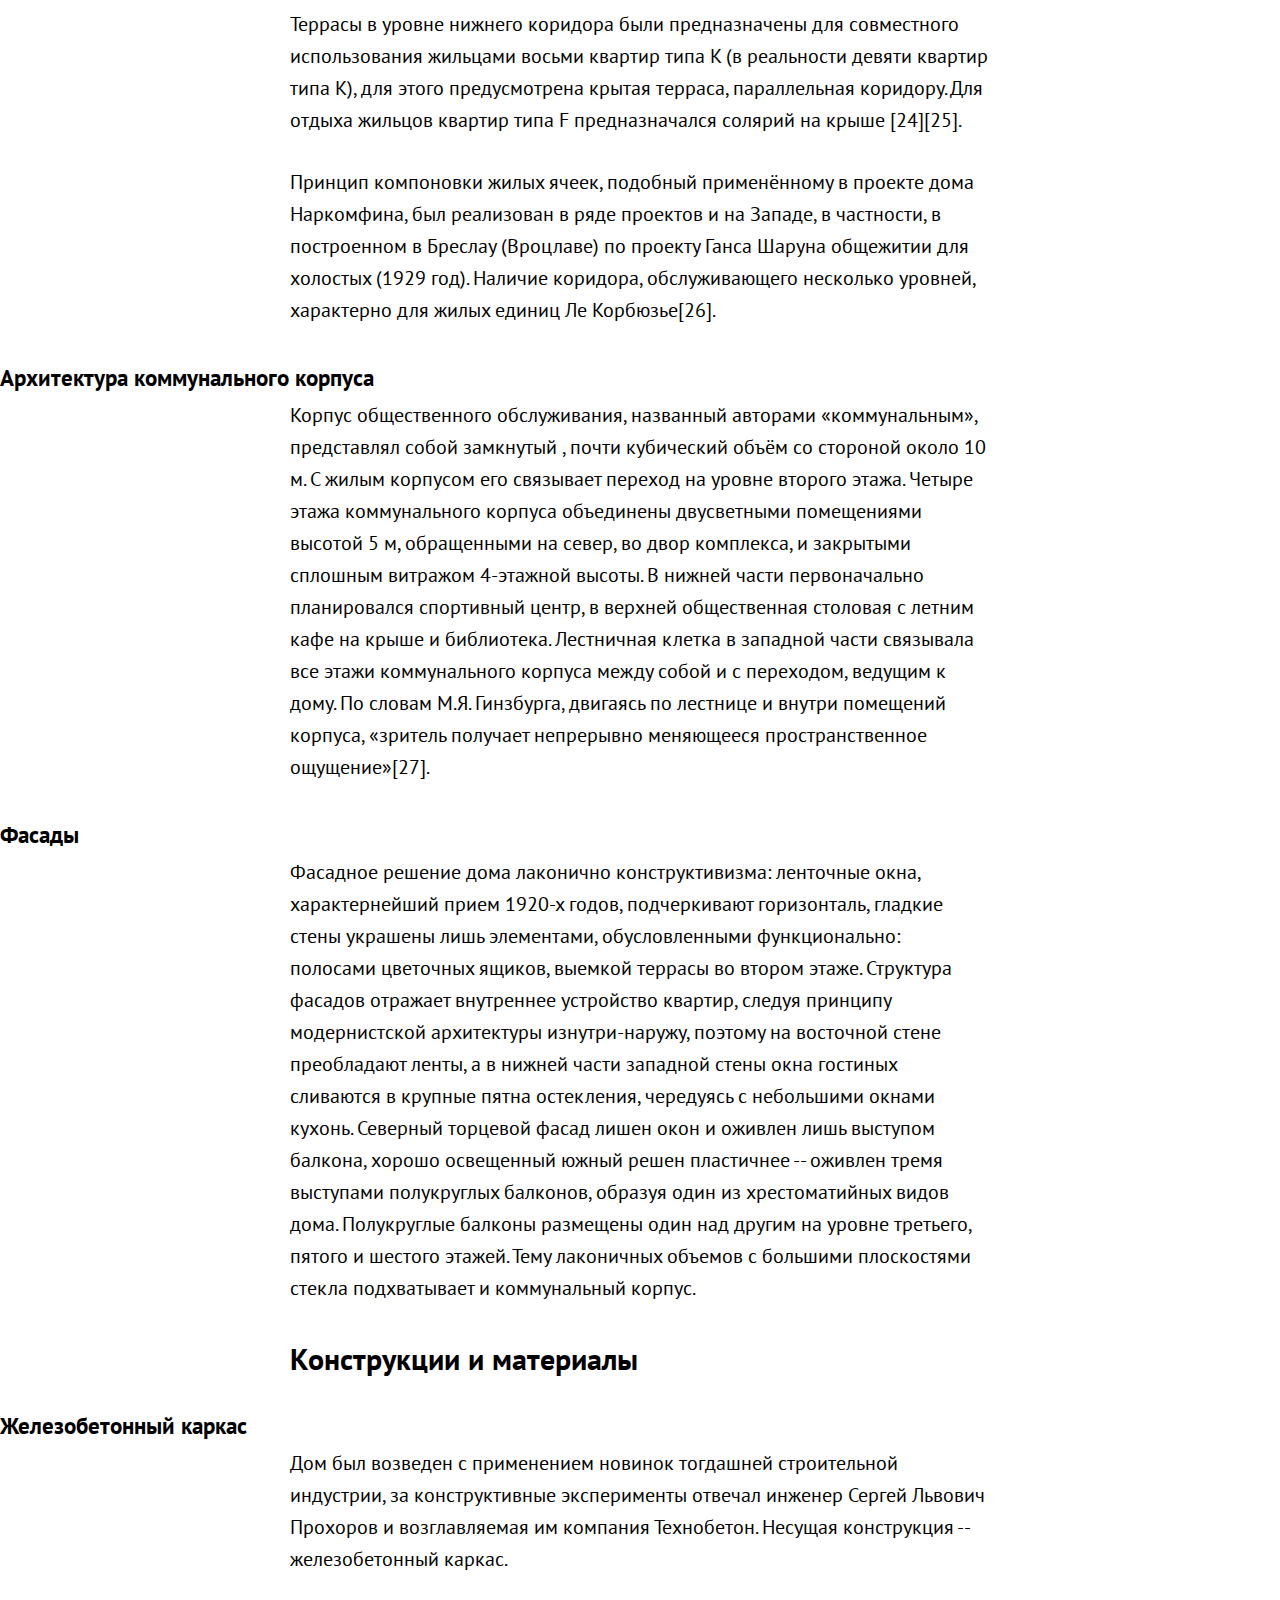
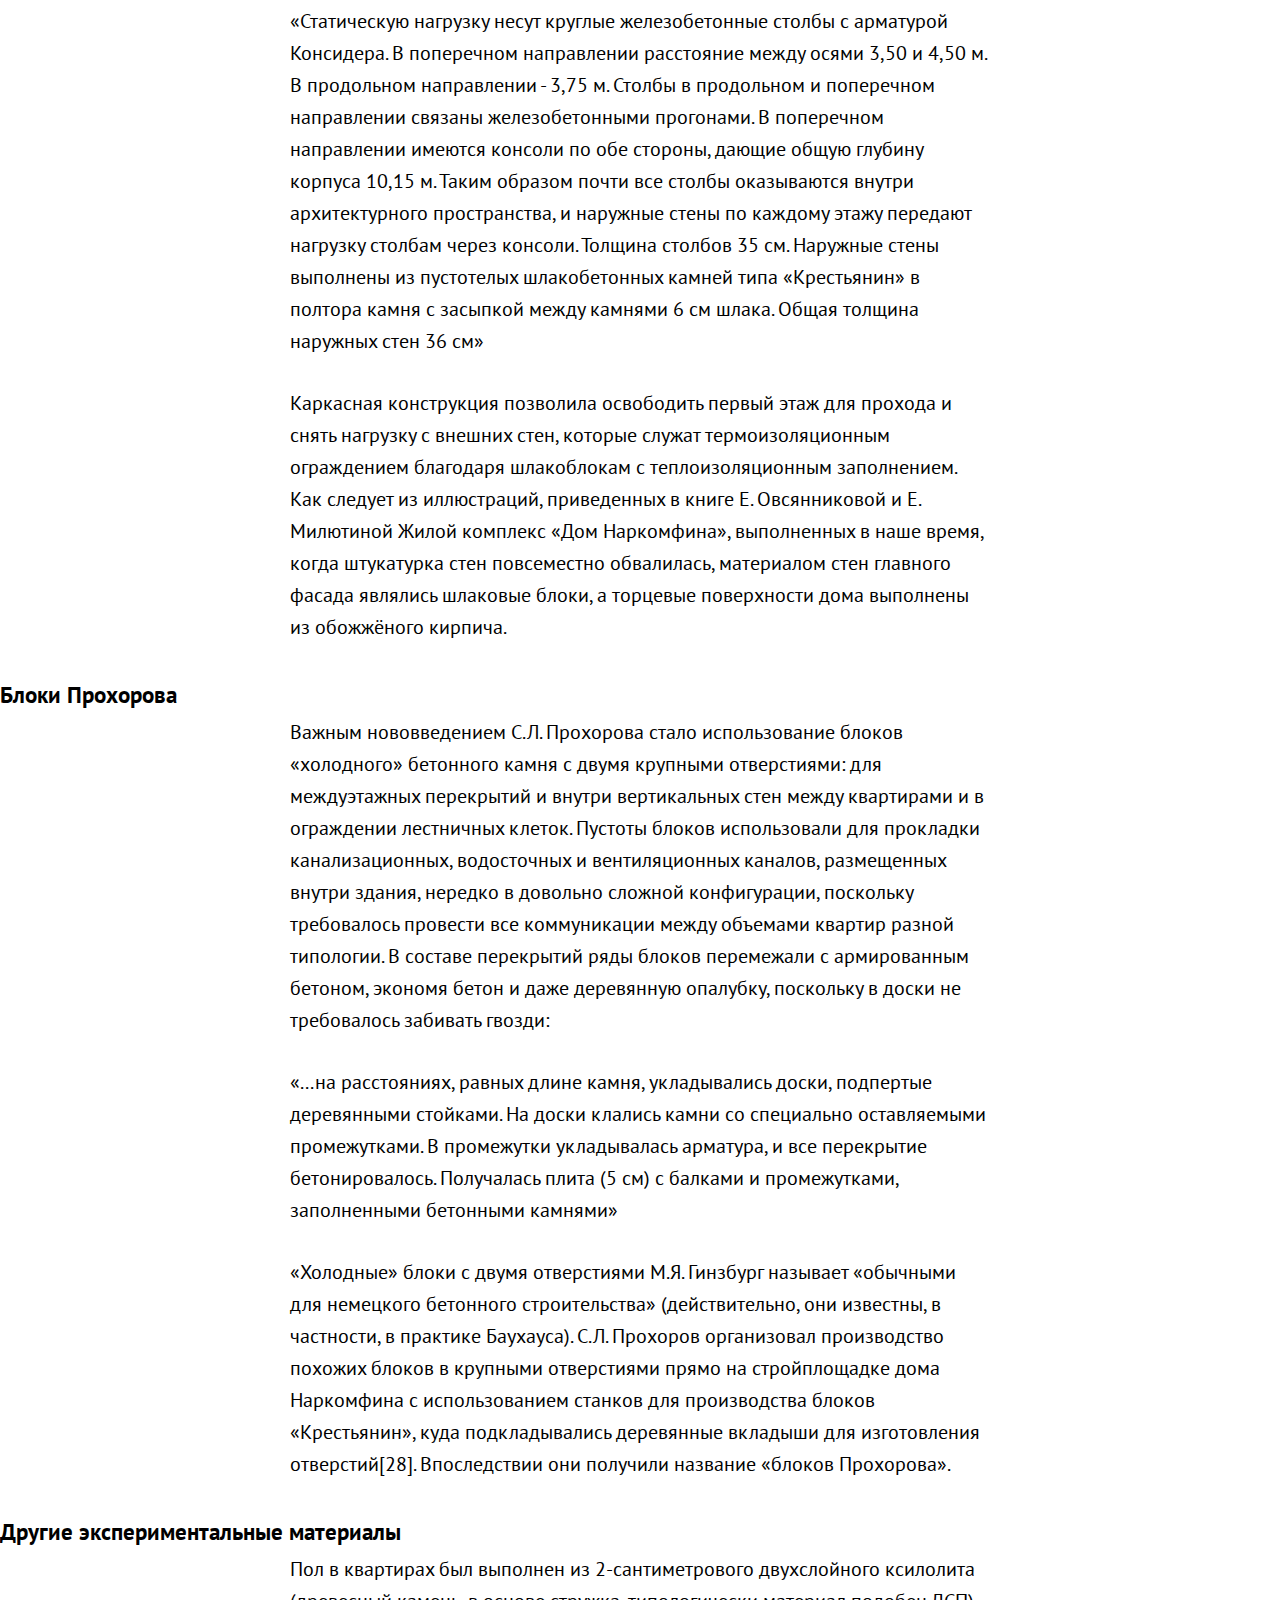
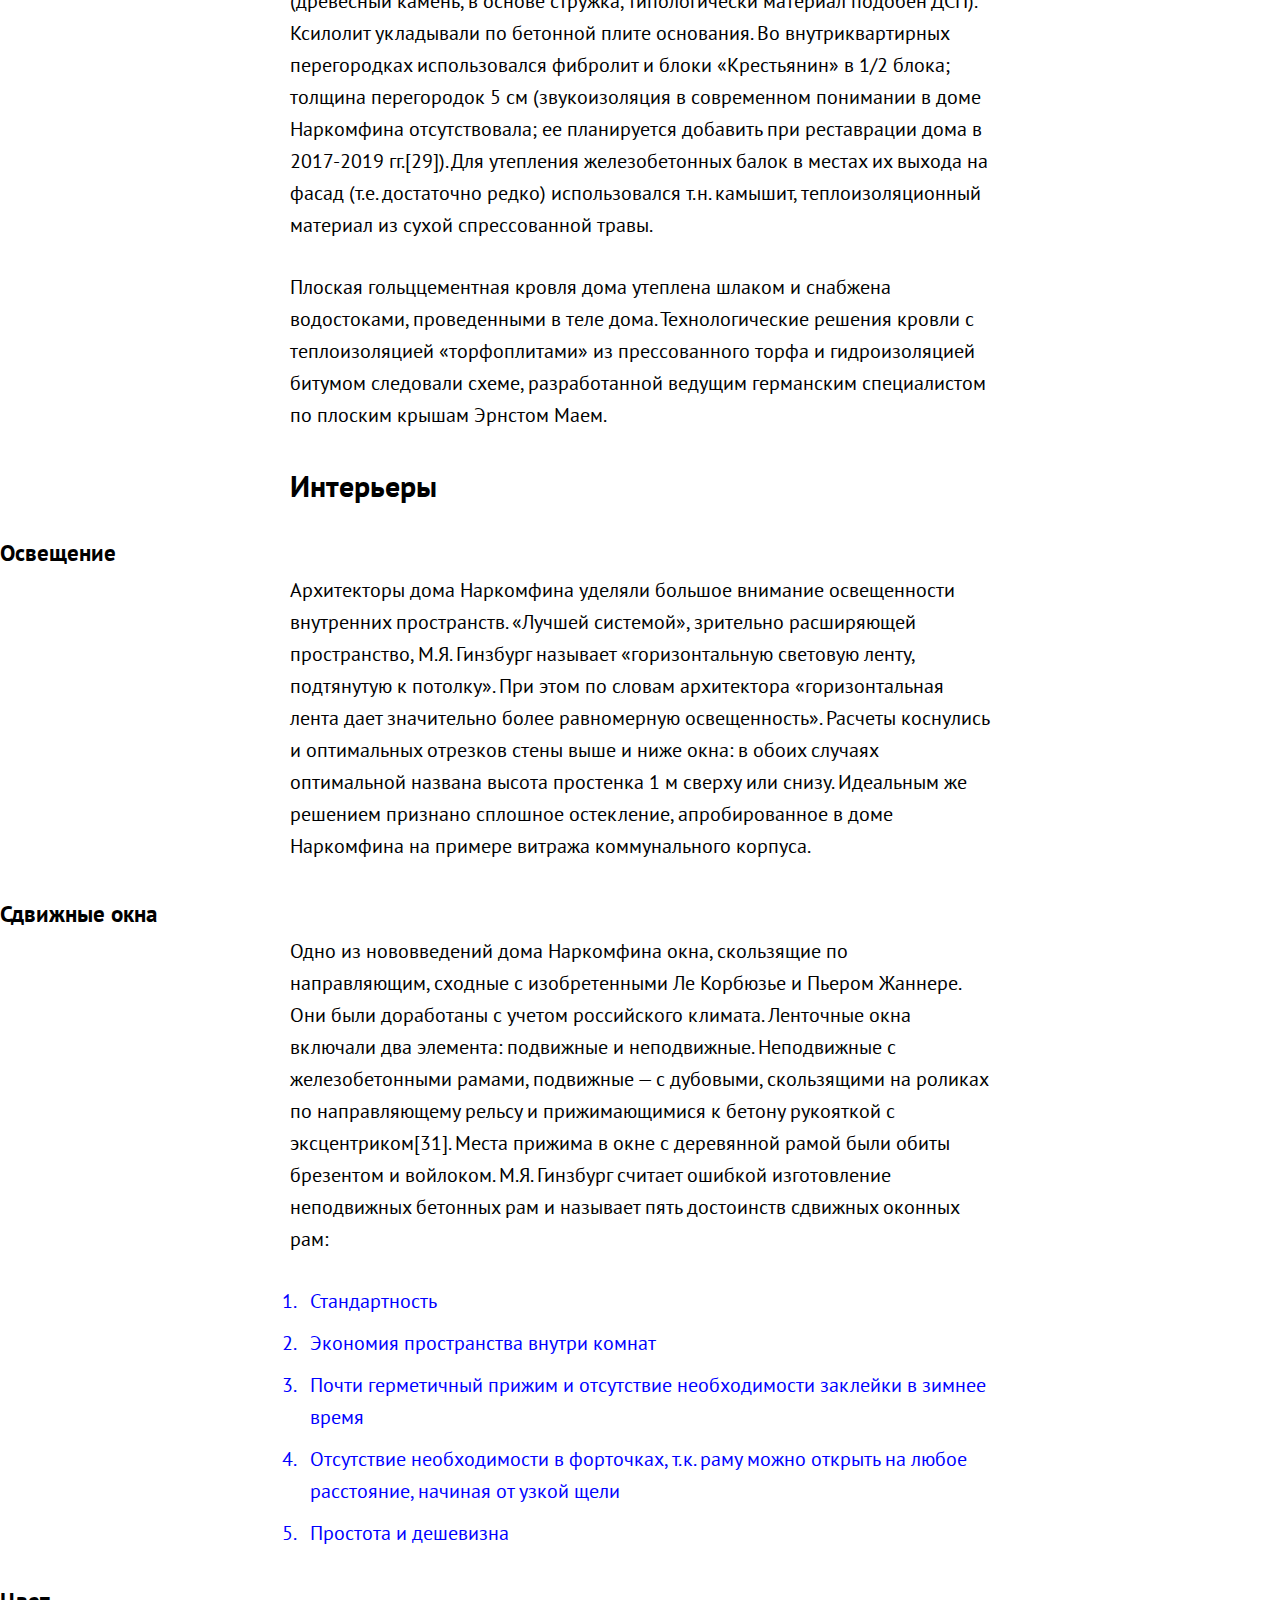
==== commit 873e1038: "css" ====
--- a/index.html
+++ b/index.html
@@ -6,9 +6,6 @@
     <title>Дом Наркомфина</title>
   </head>
   <body>
-
-
-
 
 
       <li> <a href="#h1">Дом Наркомфина</a> </li>
--- a/css/styles.css
+++ b/css/styles.css
@@ -63,13 +63,16 @@
   list-style-type: decimal;
   font-size: 20px;
   padding-left:20px;
+  color: red;
 }
 
 li {
   line-height: 32px;
   margin-bottom: 10px;
   padding-left:10px;
+  color: blue;
 }
+
 
 blockquote {
   border-left: solid 3px;
@@ -142,6 +145,12 @@
   color: green;
 }
 
+blockquote {
+  border-style: dotted;
+  padding-left:20px;
+  margin-left: -20px;
+  font-style: italic;
+}
 
 
 /* h1 + p{
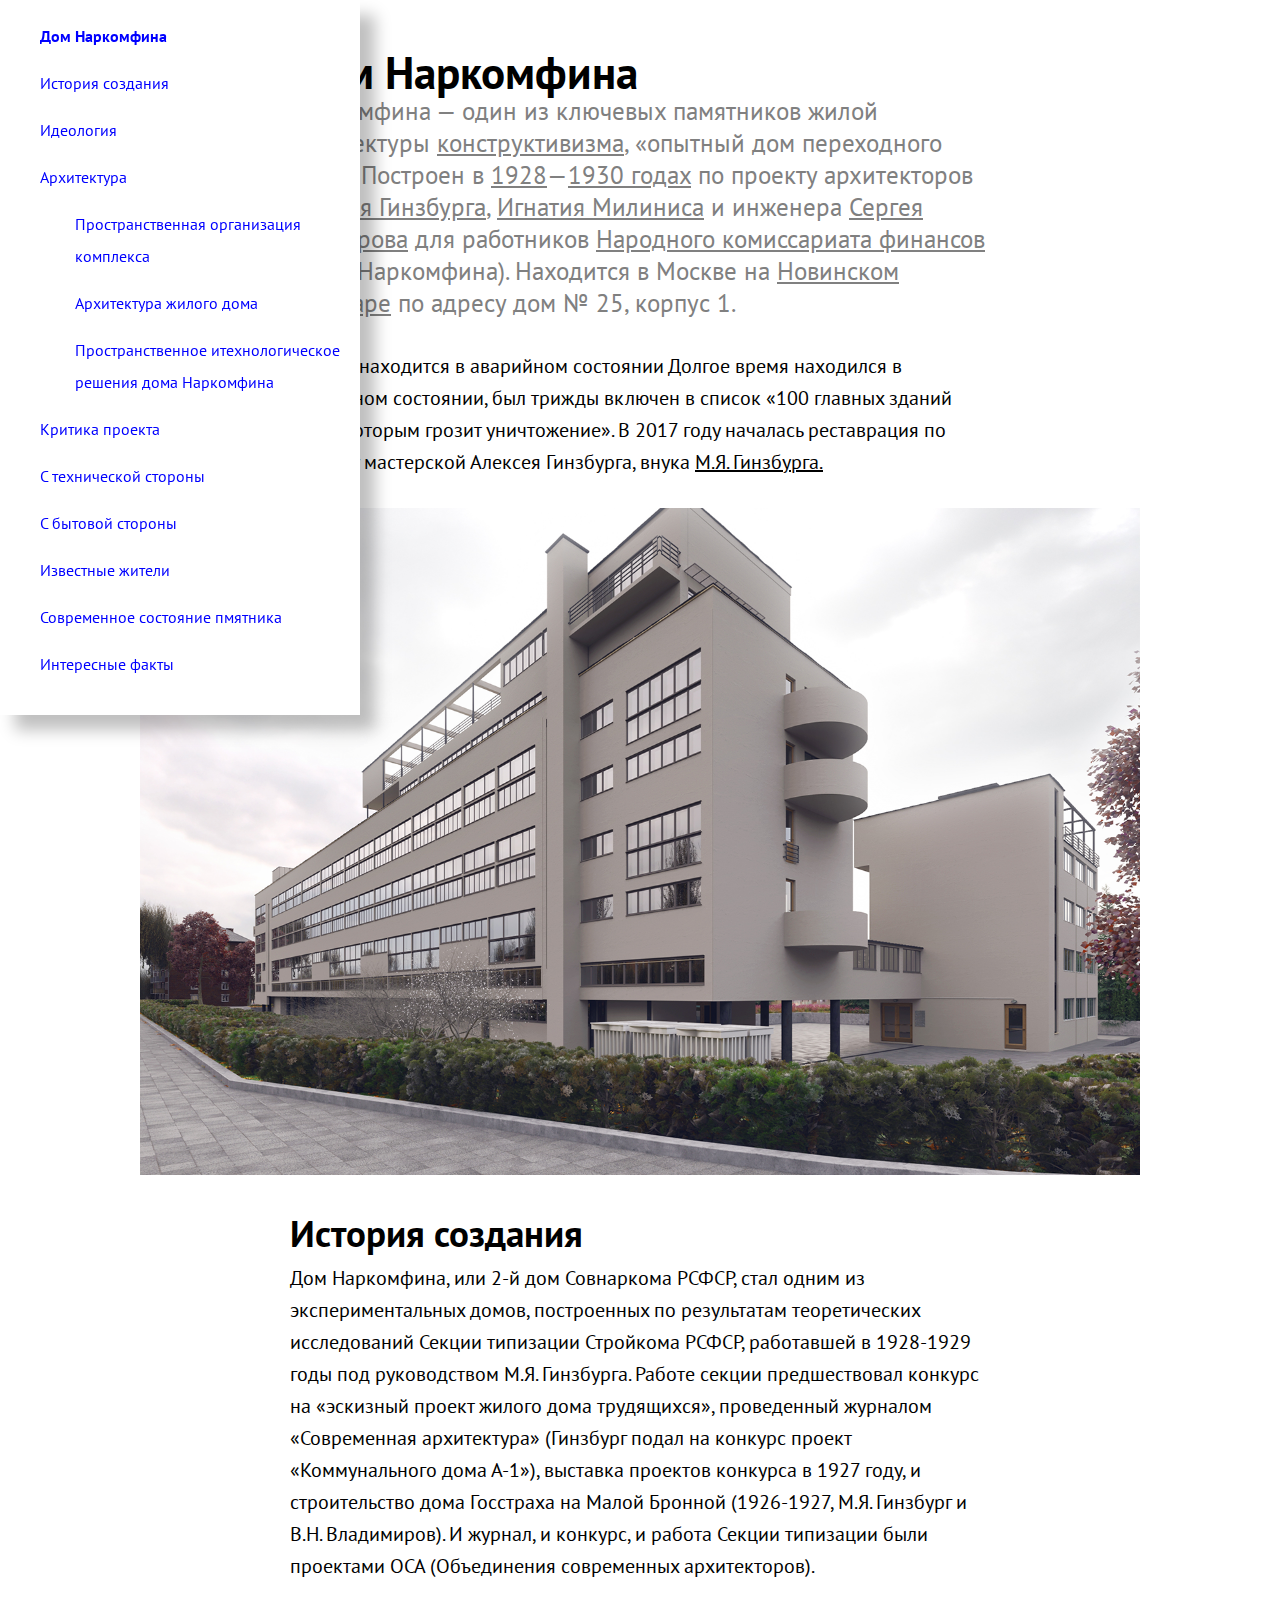
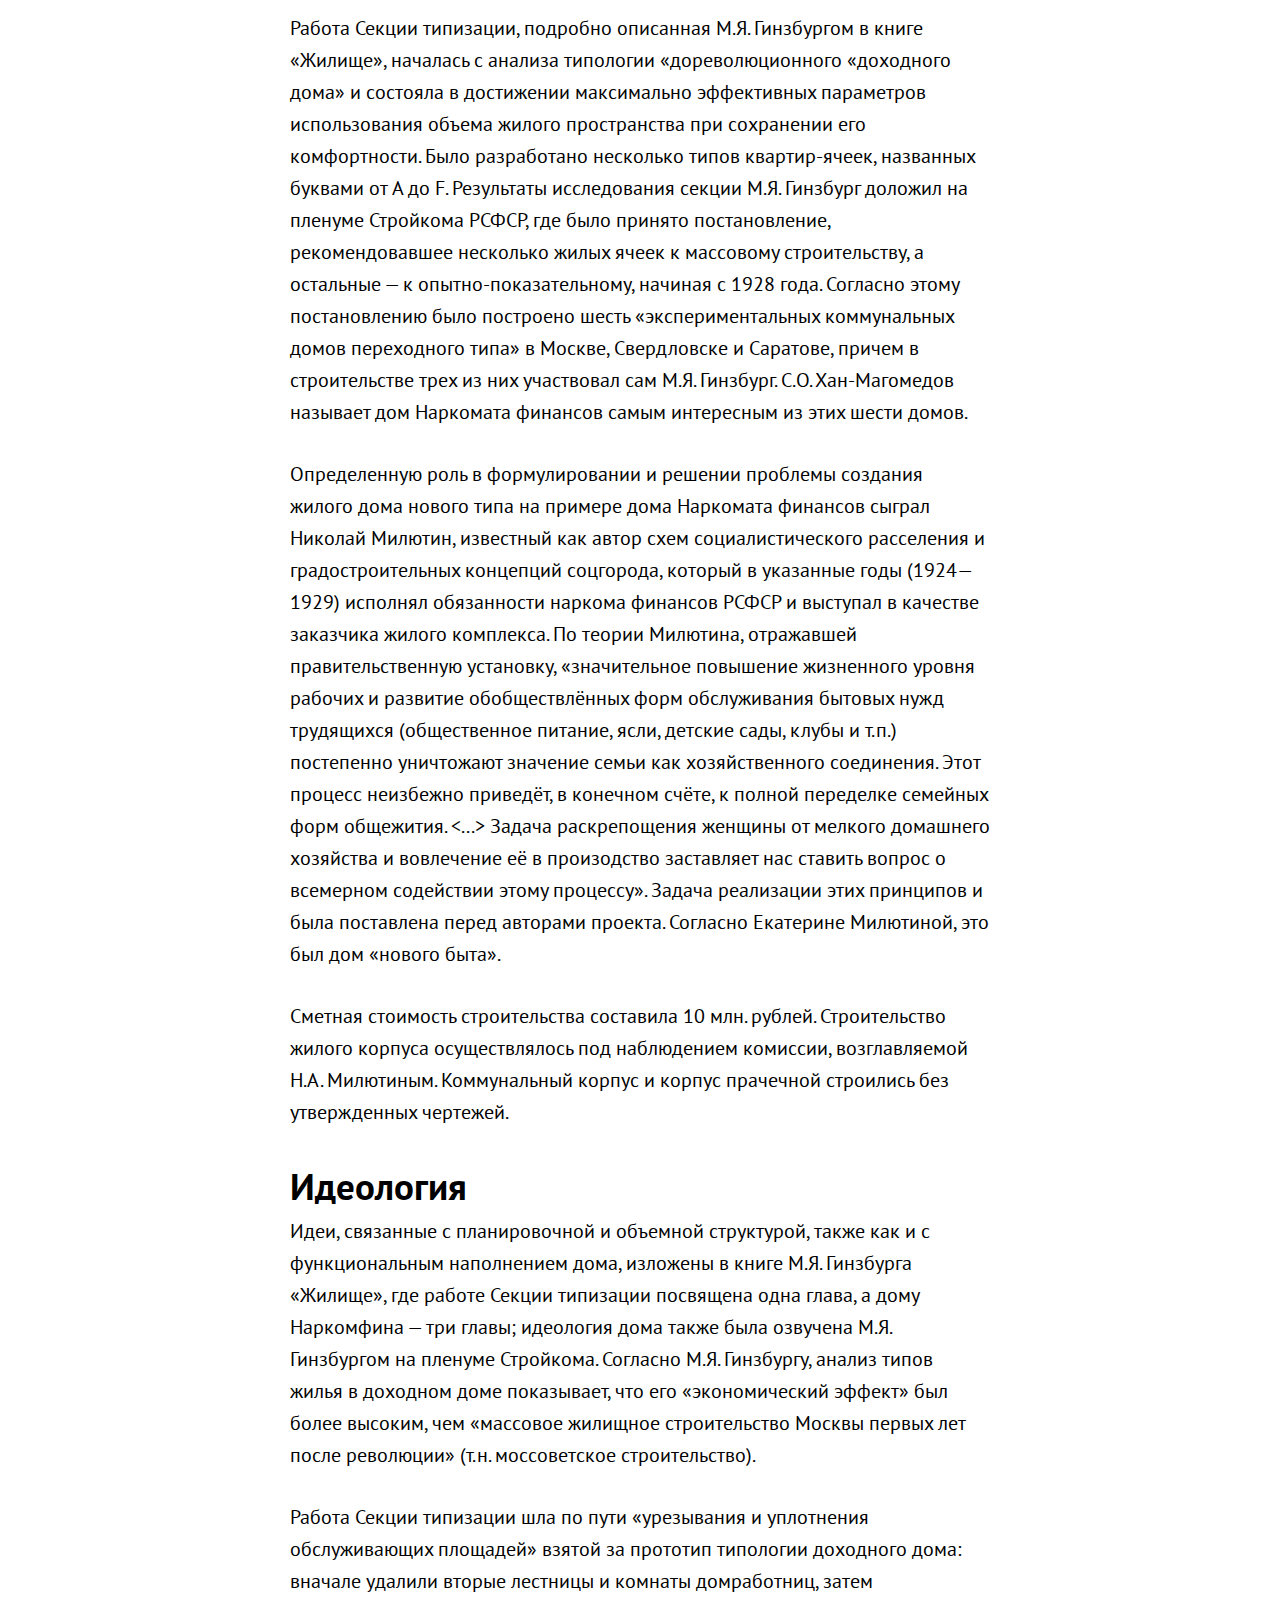
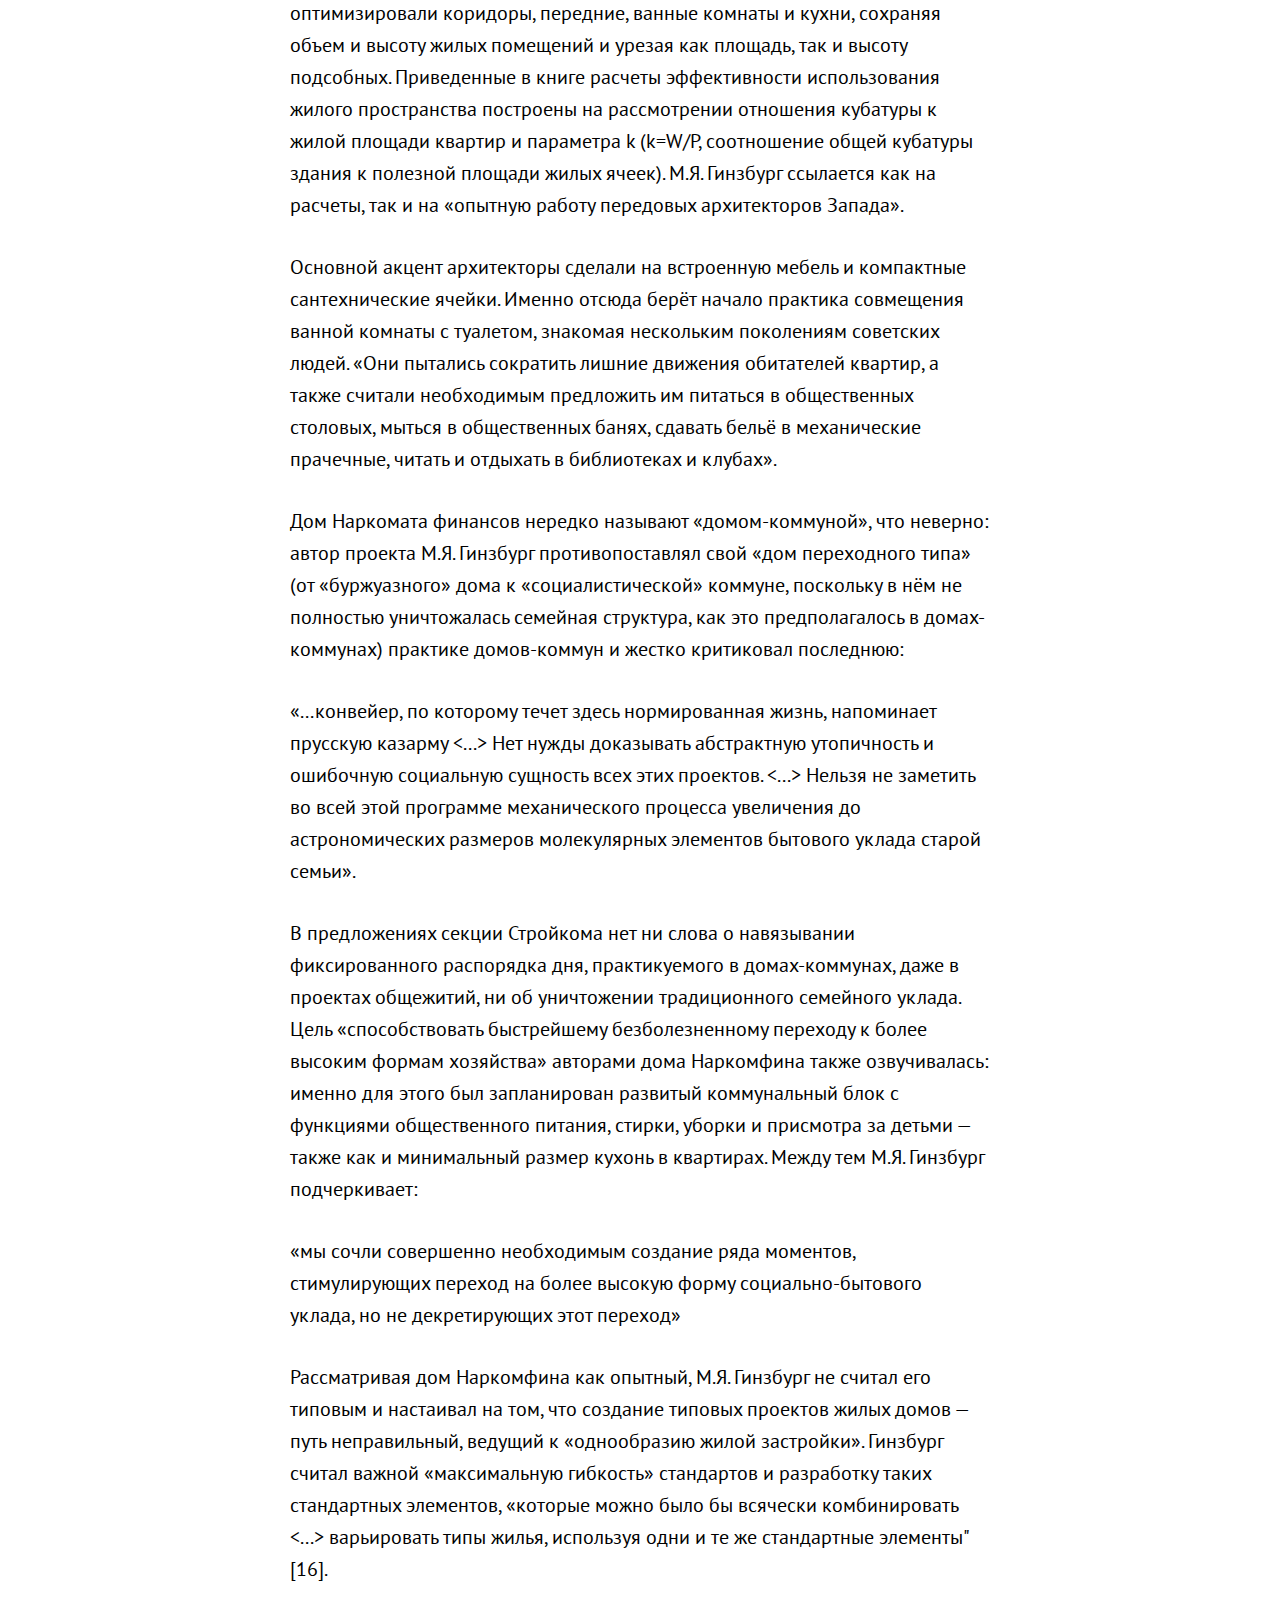
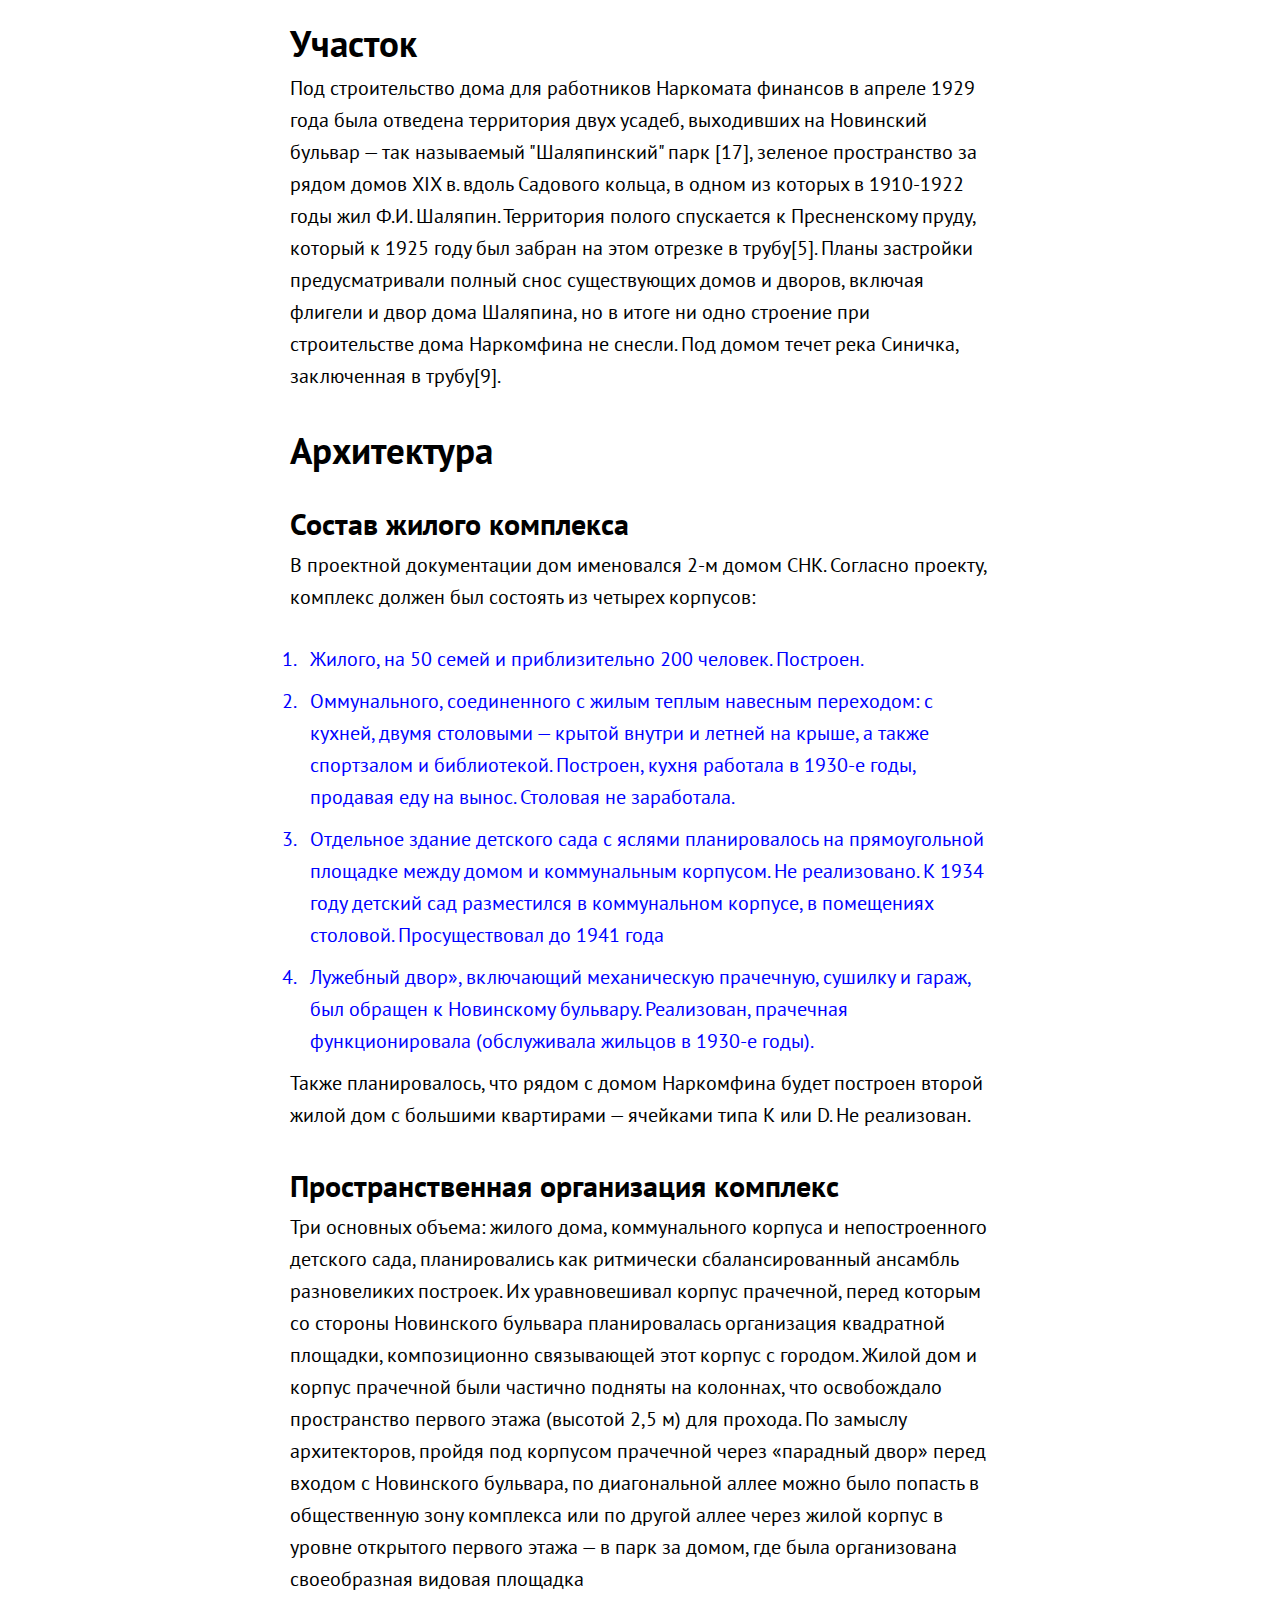
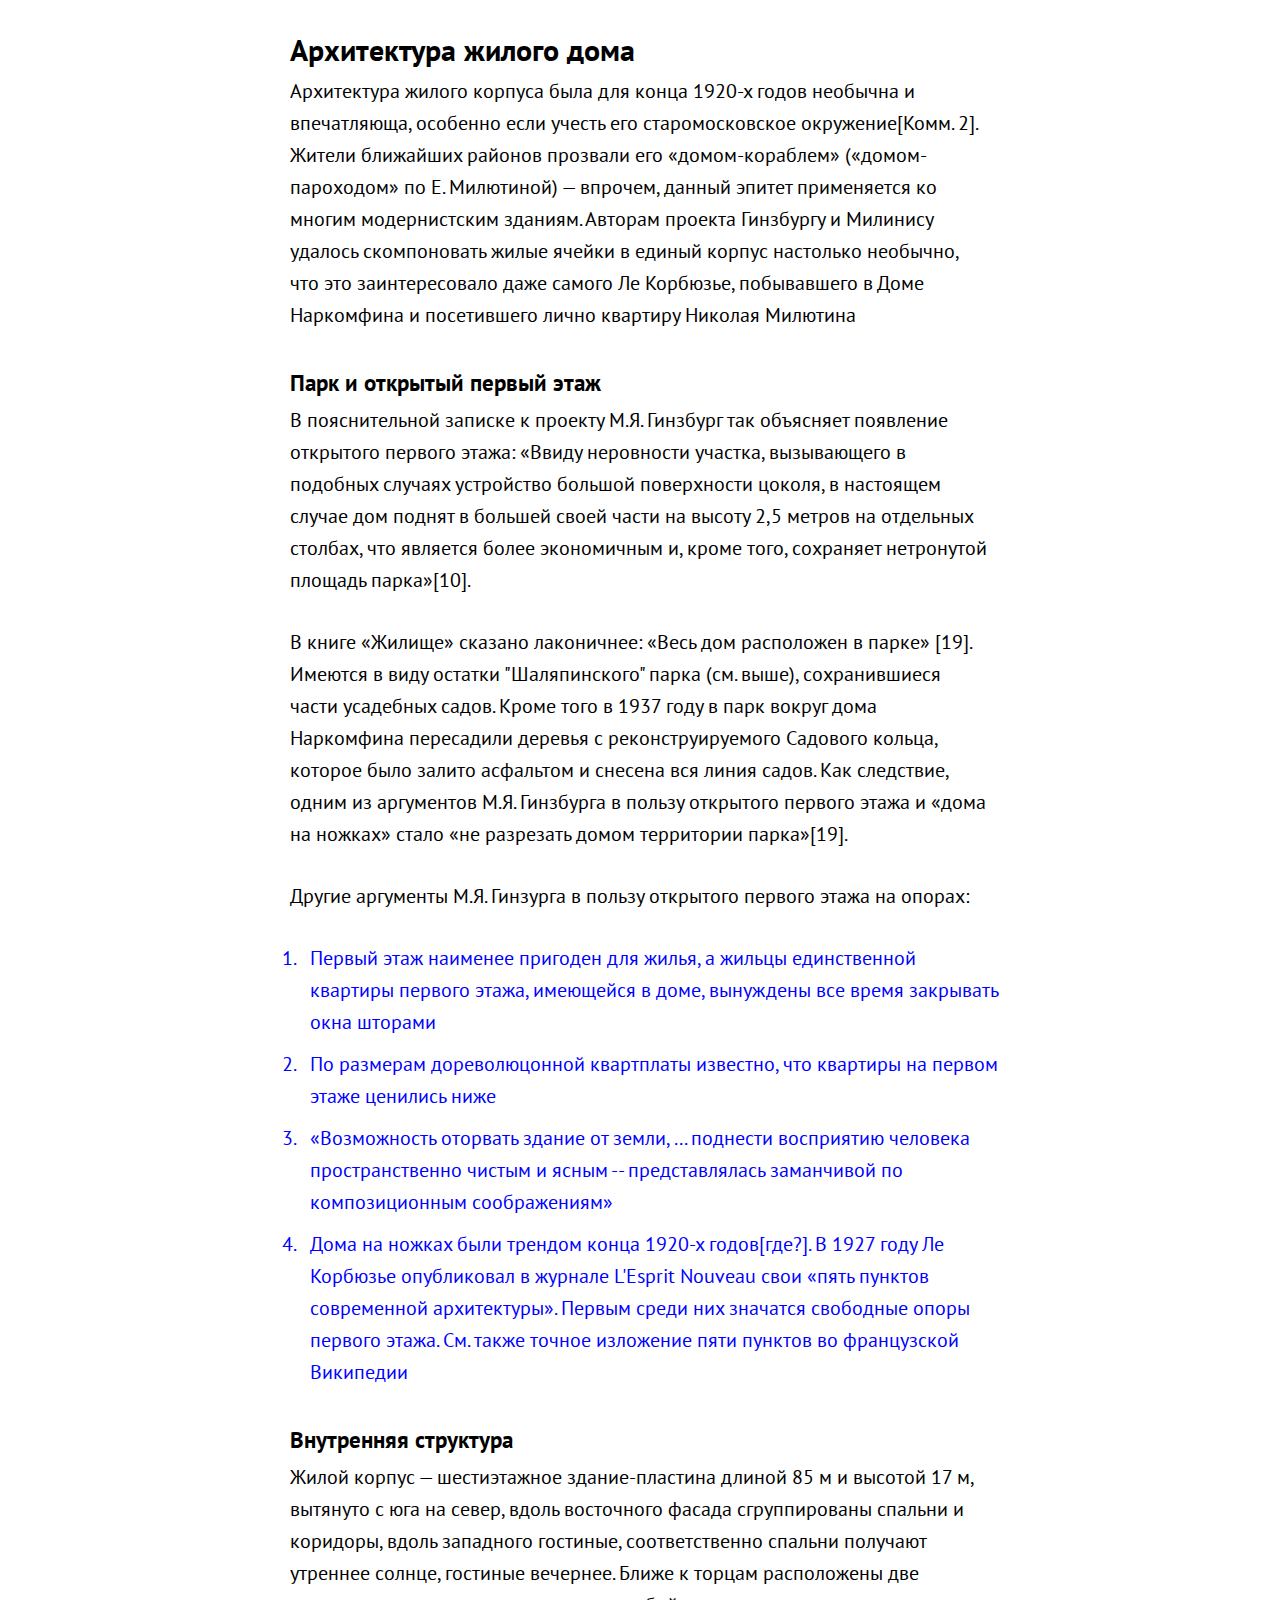
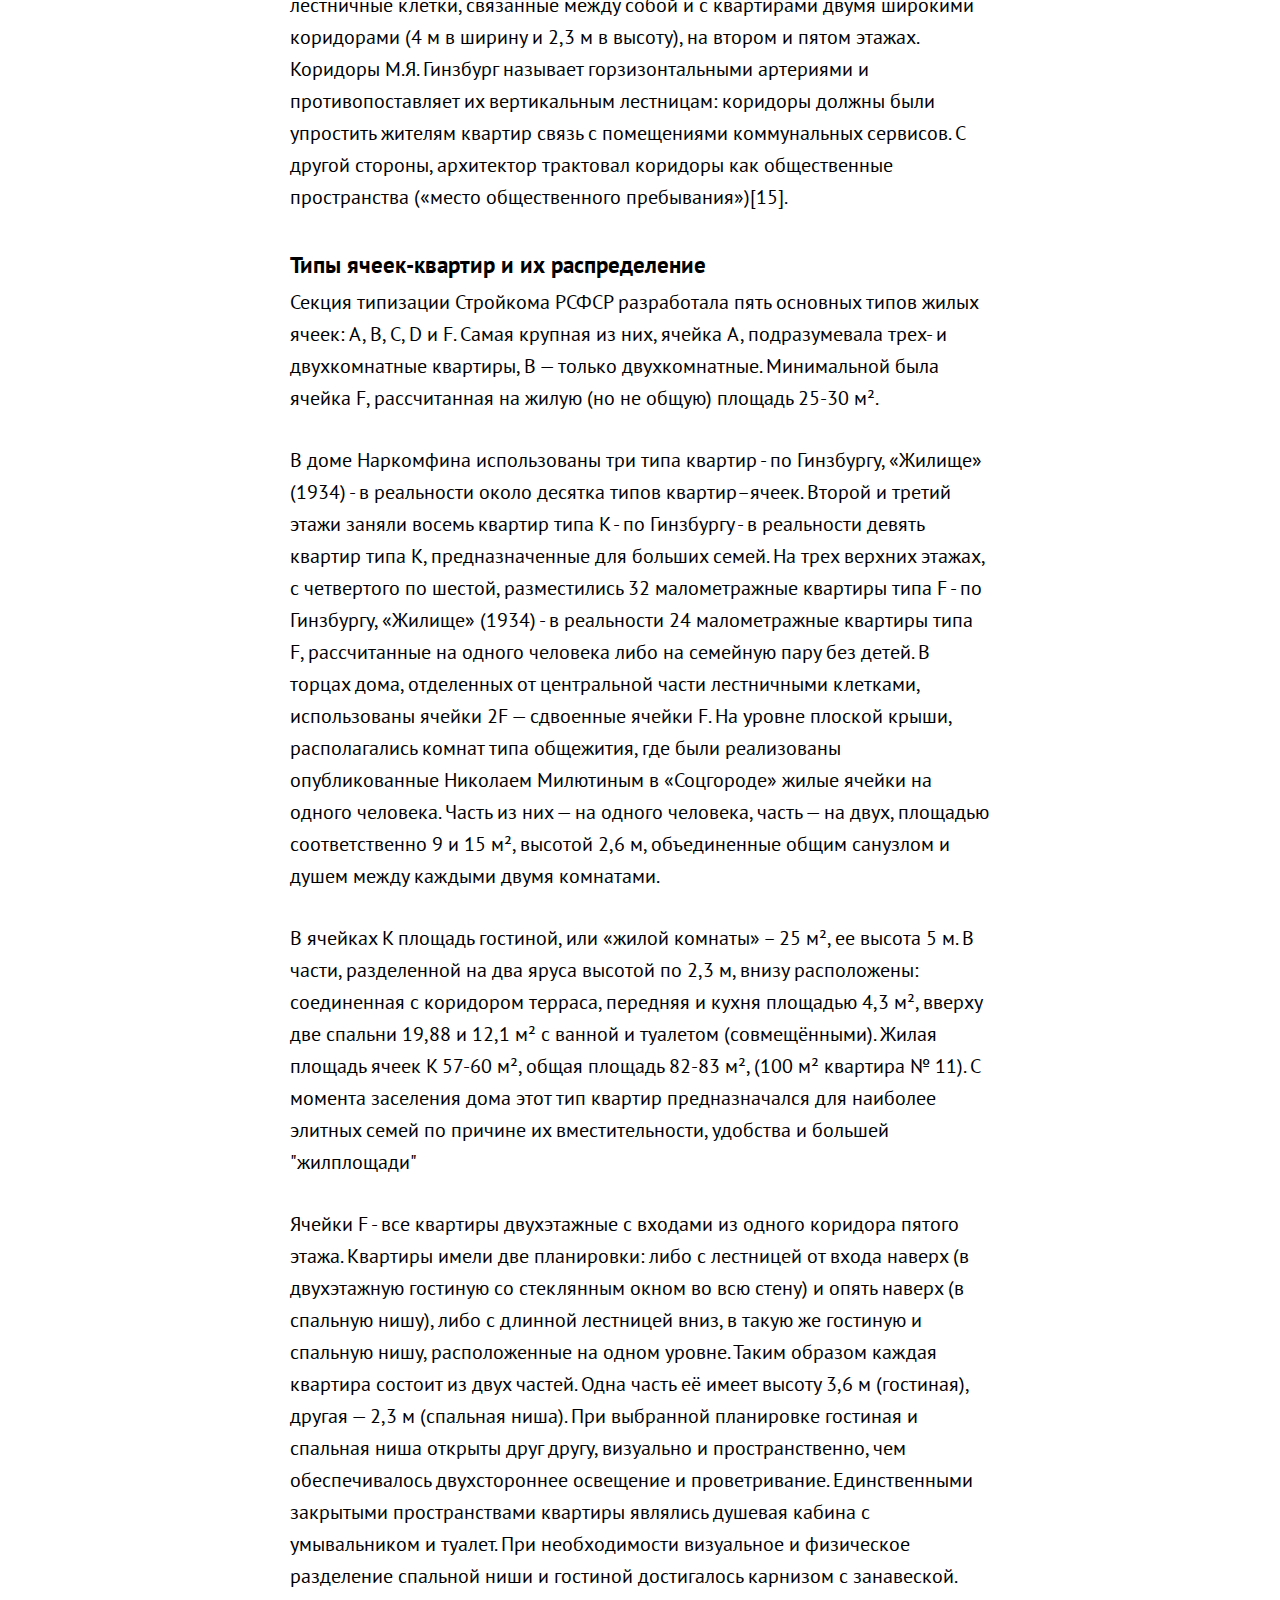
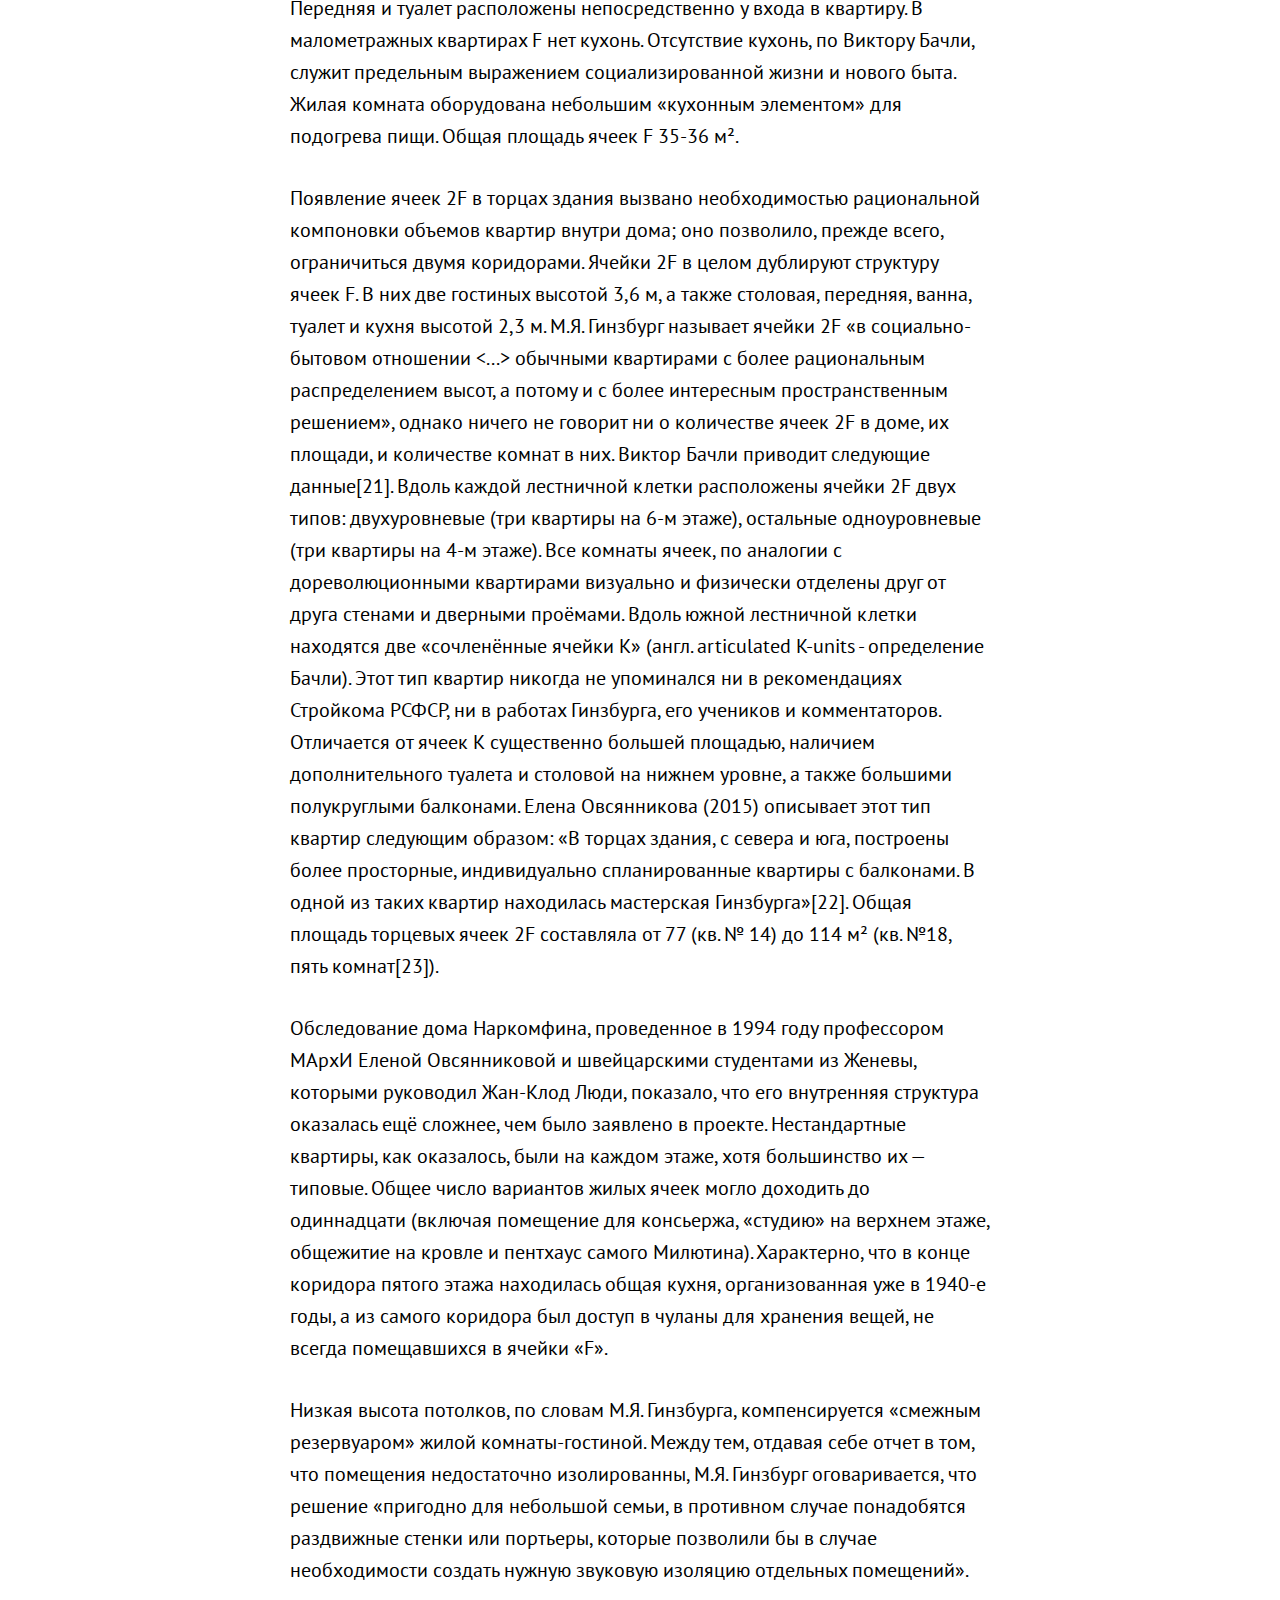
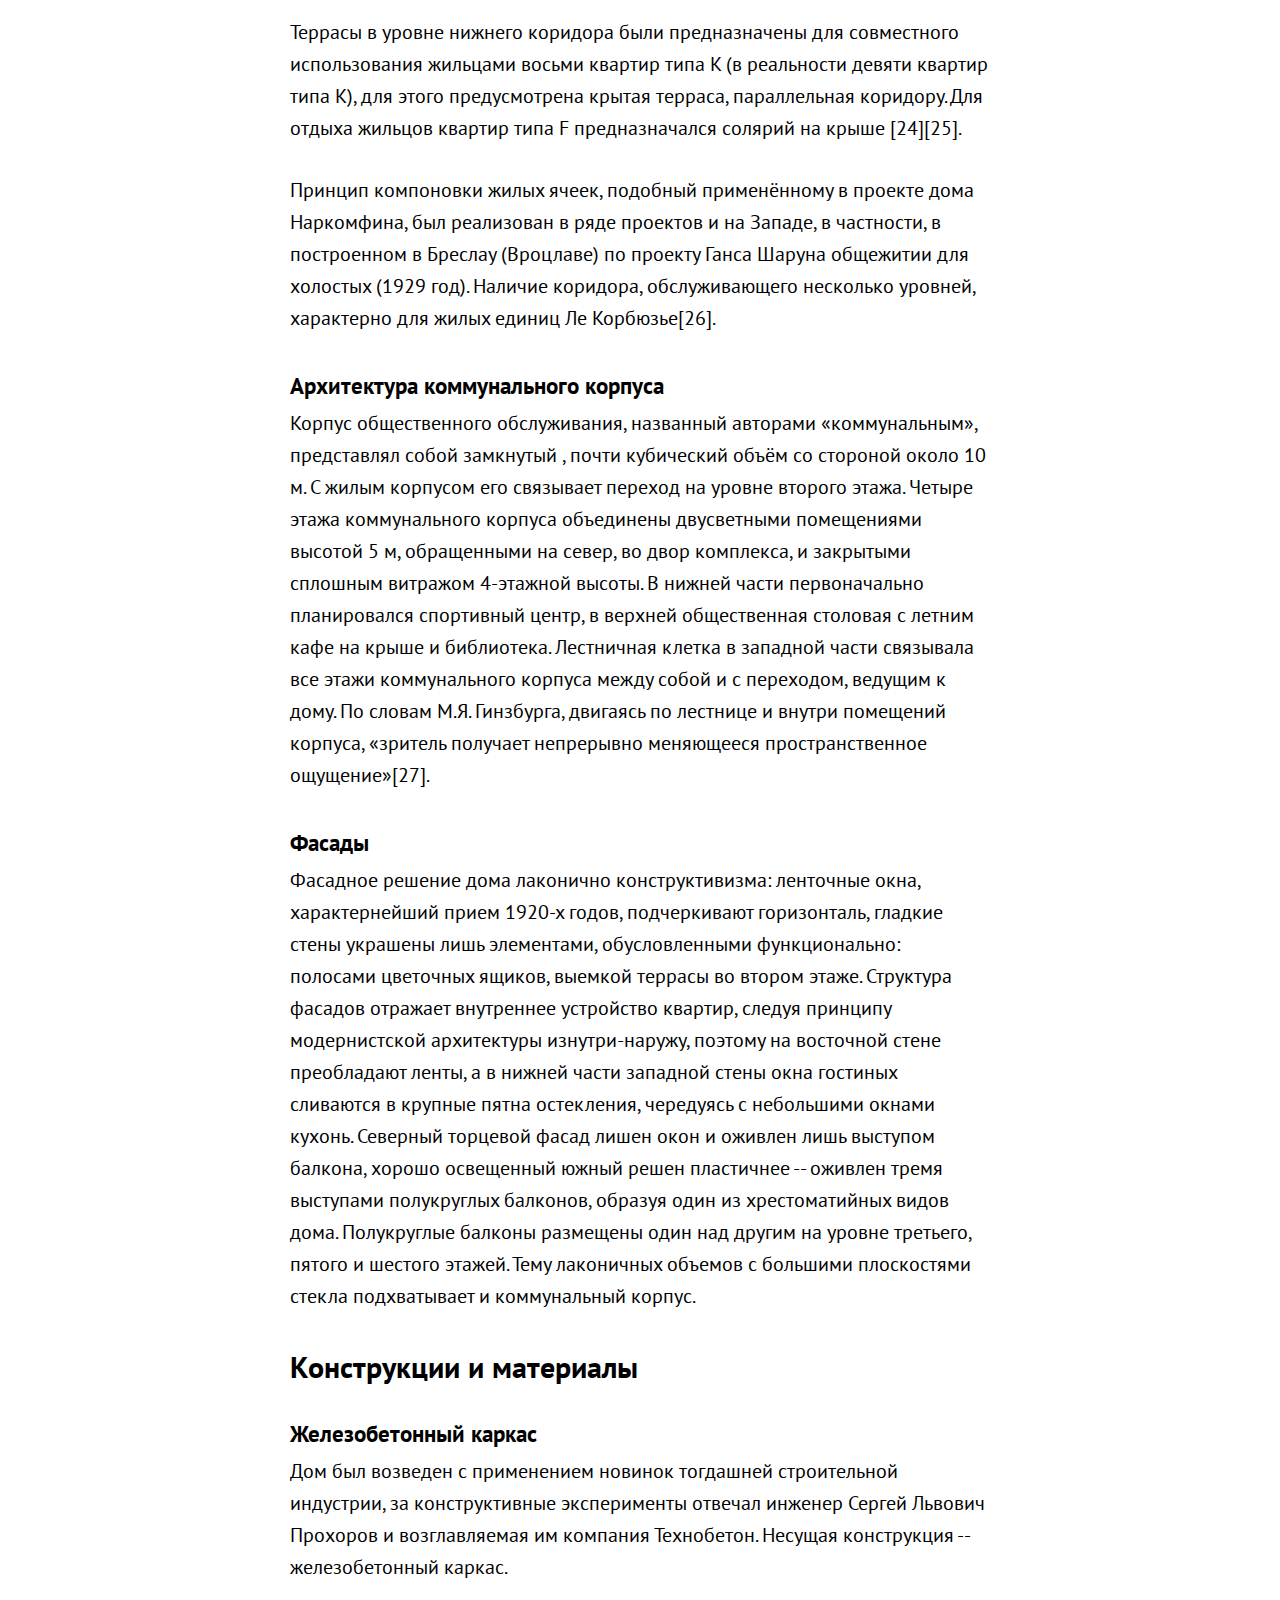
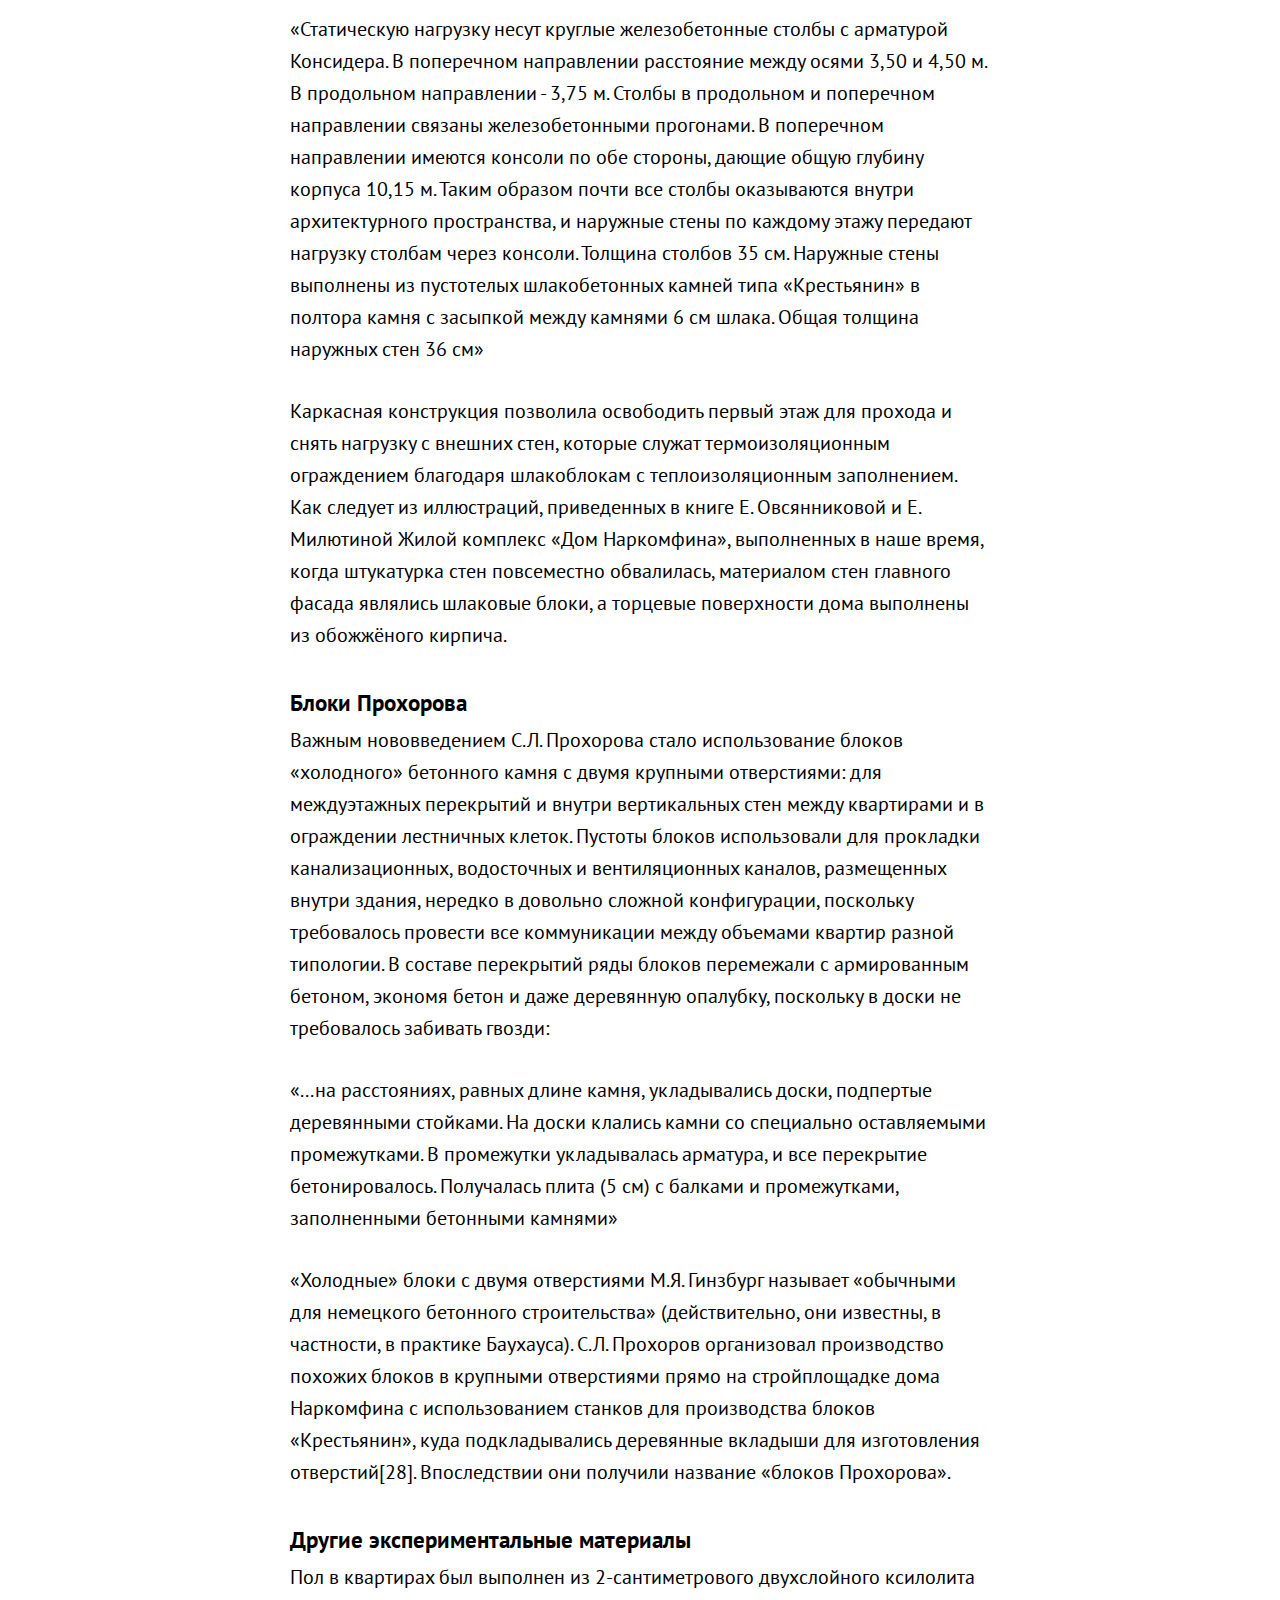
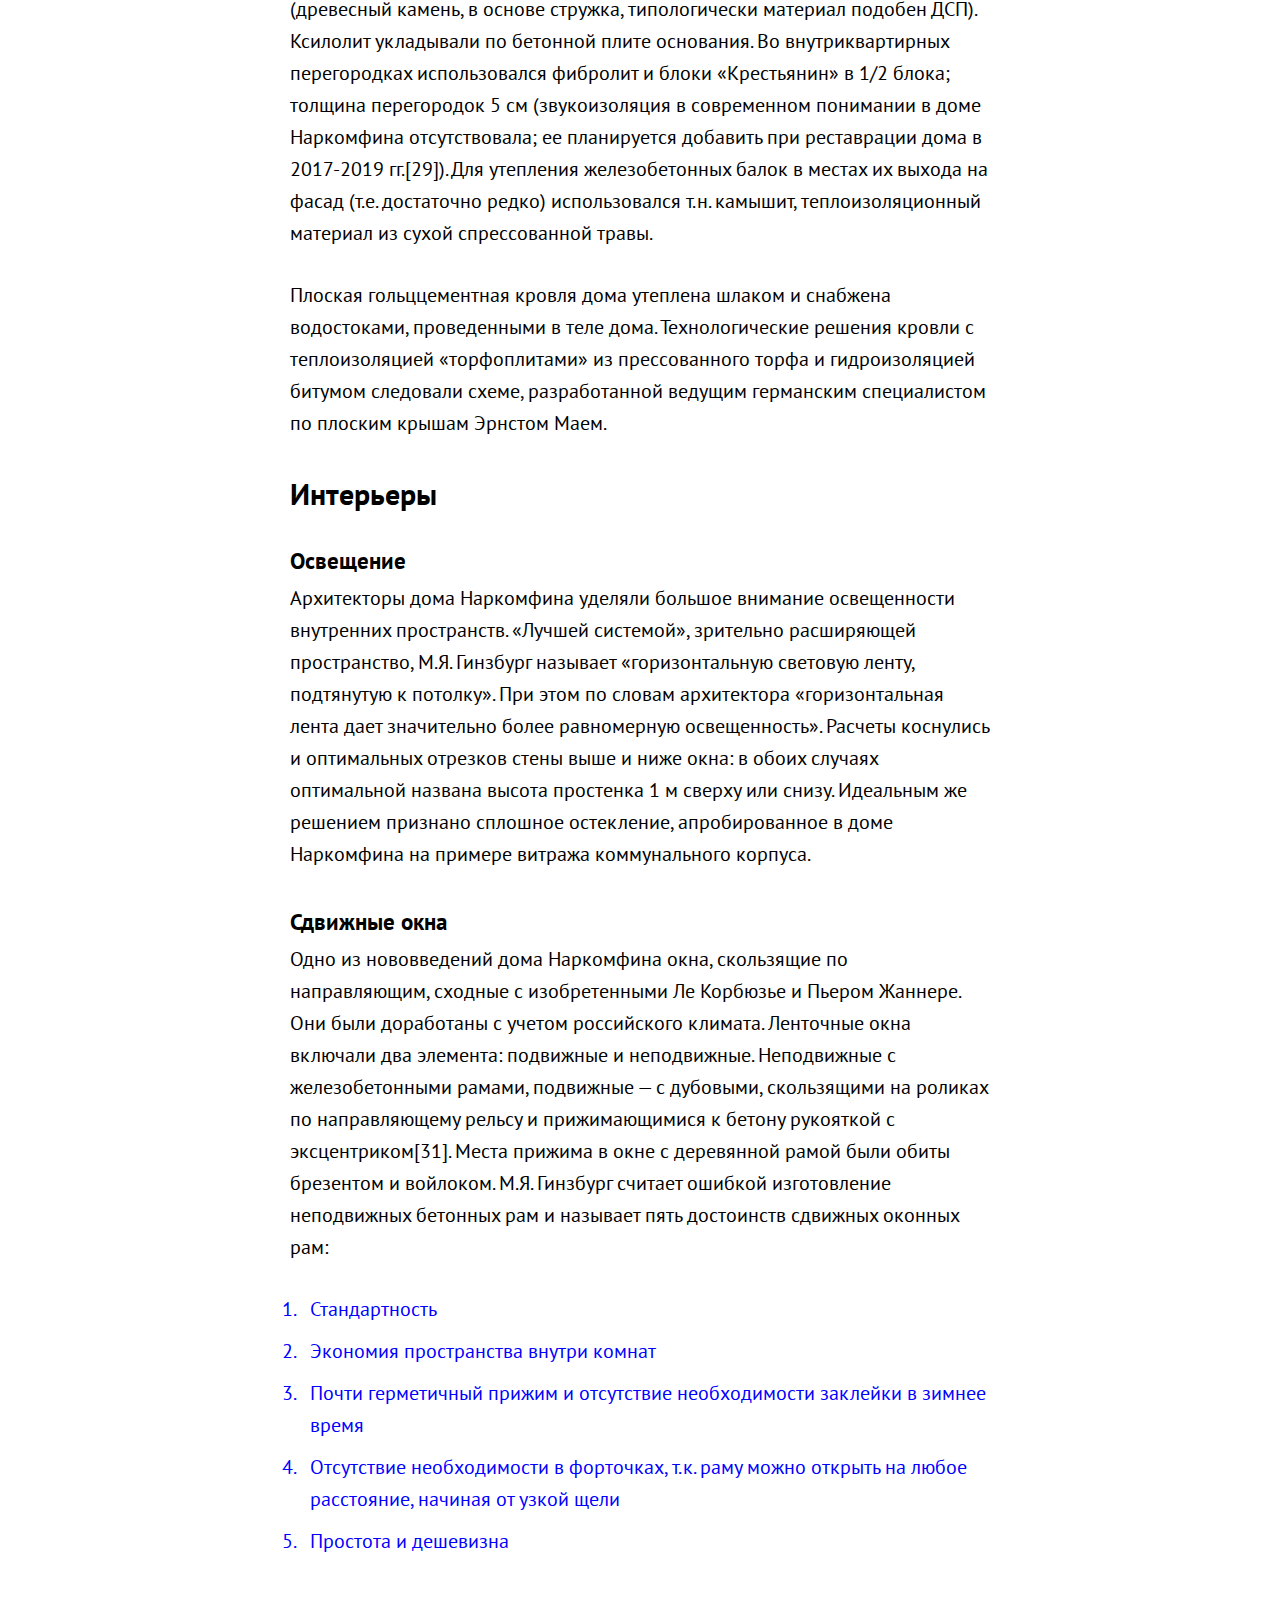
==== commit a9705ba5: "css" ====
--- a/index.html
+++ b/index.html
@@ -6,9 +6,41 @@
     <title>Дом Наркомфина</title>
   </head>
   <body>
-
-
-      <li> <a href="#h1">Дом Наркомфина</a> </li>
+      <!-- ___________________________ -->
+      <!-- <div class="parent">
+        <div class="red-box"> </div>
+        <div class="blue-box"> </div>
+
+      </div> -->
+
+
+
+      <!-- ___________________________ -->
+      <nav>
+        <ul>
+          <li>
+            <a href="#">Дом Наркомфина</a>
+          </li>
+          <li><a href="#">История создания</a></li>
+          <li><a href="#">Идеология</a></li>
+          <li>
+            <a href="#">Архитектура</a>
+            <ul>
+              <li><a href="#">Пространственная организация комплекса</a></li>
+              <li><a href="#">Архитектура жилого дома</a></li>
+              <li><a href="#">Пространственное итехнологическое решения дома Наркомфина</a></li>
+            </ul>
+          </li>
+          <li><a href="#">Критика проекта</a></li>
+          <ul>
+            <li><a href="#">С технической стороны</a></li>
+            <li><a href="#">С бытовой стороны</a></li>
+          </ul>
+          <li><a href="#">Известные жители</a></li>
+          <li><a href="#">Современное состояние пмятника</a></li>
+          <li><a href="#">Интересные факты</a></li>
+        </ul>
+      </nav>
 
     <h1 id="#h1">Дом Наркомфина</h1>
     <p class="top"> Наркомфина — один из ключевых памятников жилой архитектуры <a href="https://ru.wikipedia.org/wiki/Конструктивизм_(искусство)" class="gray">конструктивизма</a>, «опытный дом переходного типа». Построен в <a href="https://ru.wikipedia.org/wiki/1928_год" class="gray">1928</a>—<a href="https://ru.wikipedia.org/wiki/1930_год" class="gray">1930 годах</a> по проекту архитекторов <a href="https://ru.wikipedia.org/wiki/Гинзбург,_Моисей_Яковлевич" class="gray">Моисея Гинзбурга</a>, <a href="https://ru.wikipedia.org/wiki/Милинис,_Игнатий_Францевич" class="gray">Игнатия Милиниса</a> и инженера <a href="https://ru.wikipedia.org/wiki/Прохоров,_Сергей_Львович" class="gray">Сергея Прохорова</a> для работников <a href="https://ru.wikipedia.org/wiki/Народный_комиссариат_финансов_СССР" class="gray">Народного комиссариата финансов СССР</a> (Наркомфина). Находится в Москве на <a href="https://ru.wikipedia.org/wiki/Новинский_бульвар" class="gray">Новинском бульваре</a> по адресу дом № 25, корпус 1.</p>
--- a/css/styles.css
+++ b/css/styles.css
@@ -1,6 +1,6 @@
 @import "reset.css";
 @import url('https://fonts.googleapis.com/css?family=PT+Sans:400,700&display=swap&subset=cyrillic');
-
+@import "navigation.css";
 body {
   font-family: "PT Sans", Helvetica, sans-serif, serif, monospace;
   /* width: 700px;
@@ -12,9 +12,12 @@
   -moz-osx-font-smoothing: grayscale;
 }
 
+
+
 h1,
 h2,
 h3,
+h4,
 p,
 ol,
 blockquote {
@@ -29,8 +32,10 @@
 }
 
 h1 {
-font-size: 45px;
-font-weight: bold;
+
+  font-size: 45px;
+  font-weight: bold;
+  margin-top: 50px;
 }
 
 h2 {
@@ -53,7 +58,7 @@
   margin-top: 40px;
   margin-bottom: 10px;
 }
-p {
+ p {
   font-size: 20px;
   line-height: 32px;
   margin-bottom: 30px;
@@ -98,7 +103,7 @@
 }
 
 /* ---------------------------------- */
-
+/*
 blockquote {
   position: relative;
   margin-top: 20px;
@@ -152,6 +157,42 @@
   font-style: italic;
 }
 
+.parent {
+  margin-top: 50px;
+  background: grey;
+  width: 100px;
+  height: 100px;
+
+}
+
+.red-box, .blue-box {
+  height: 50px;
+  weight: 50px;
+  background: red;
+}
+
+.red-box {
+  position: absolute;
+  right: 10px;
+  top: -10px;
+}
+
+.blue-box {
+  background: blue;
+  position: relative;
+  top: -15px;
+  transition: box-shadow 400ms ease;
+
+}
+
+.blue-box:hover {
+
+} */
+
+
+
+
+
 
 /* h1 + p{
   color: gray;
